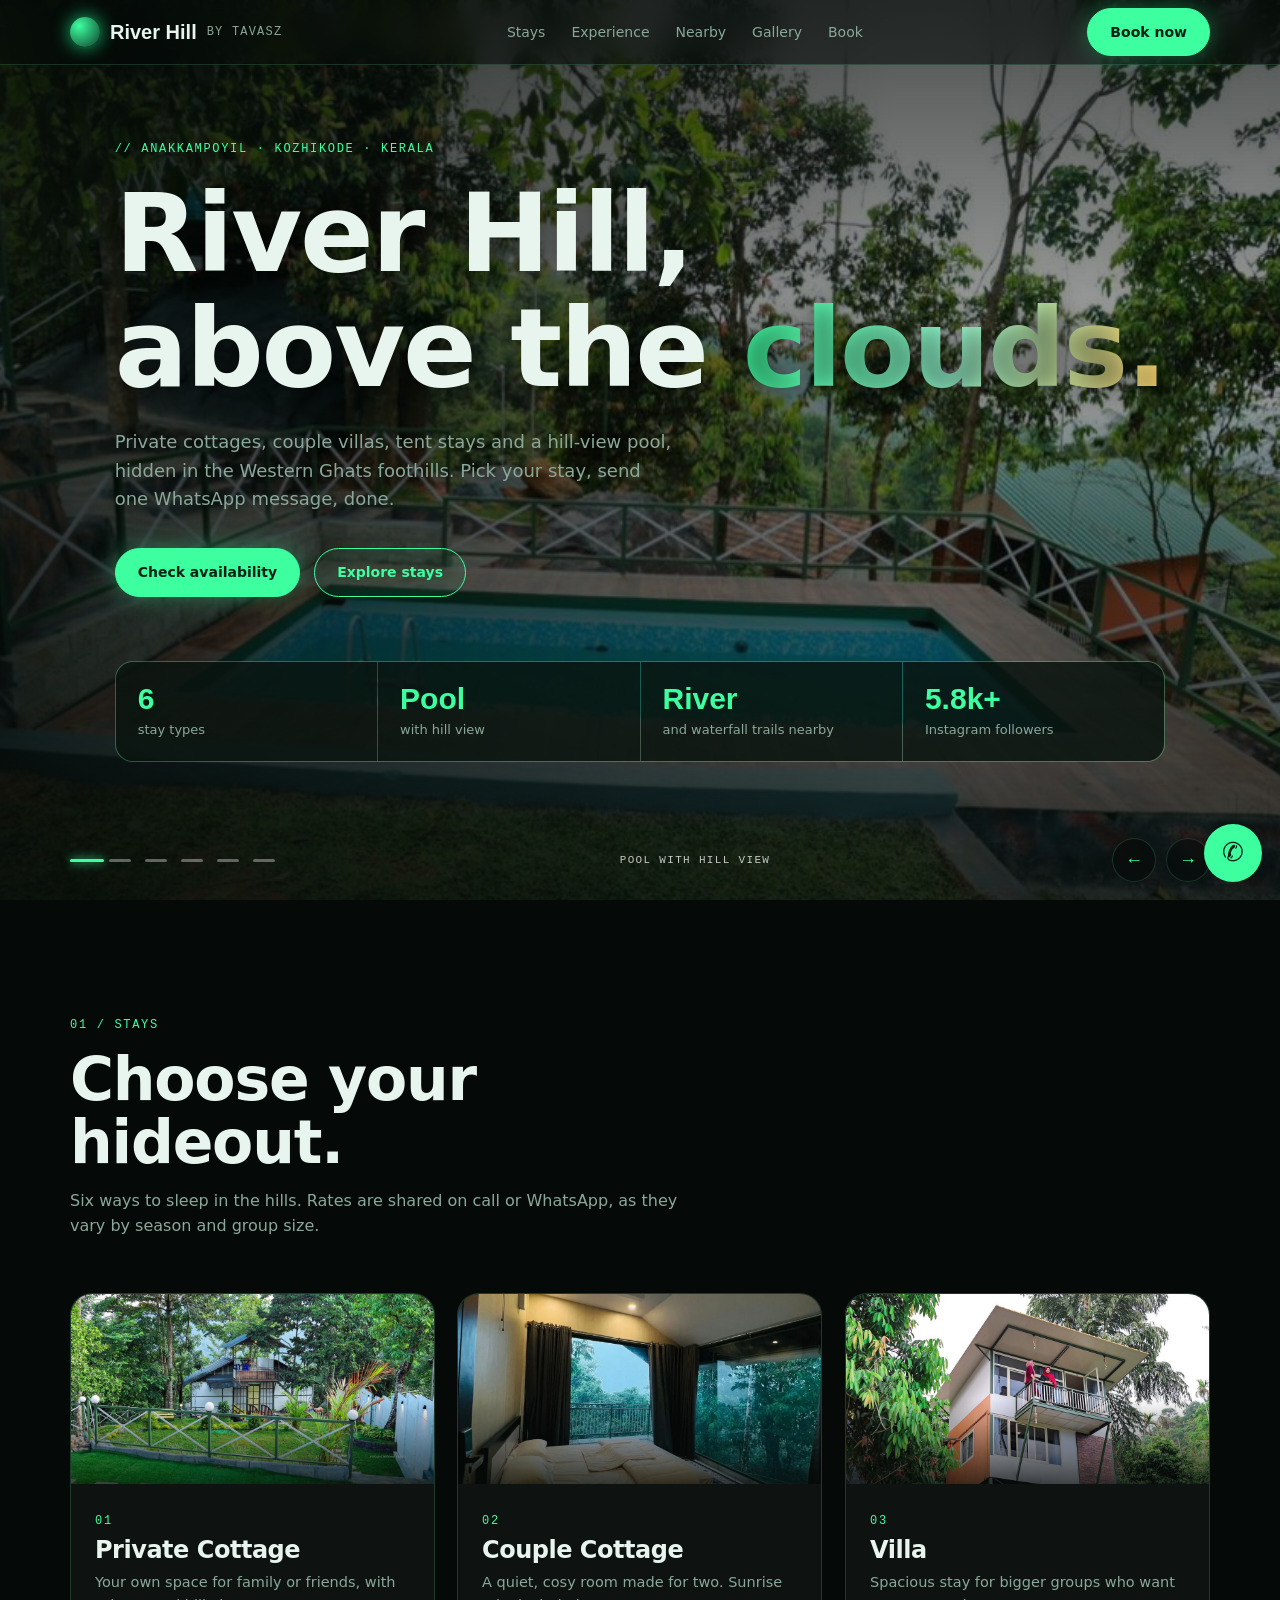
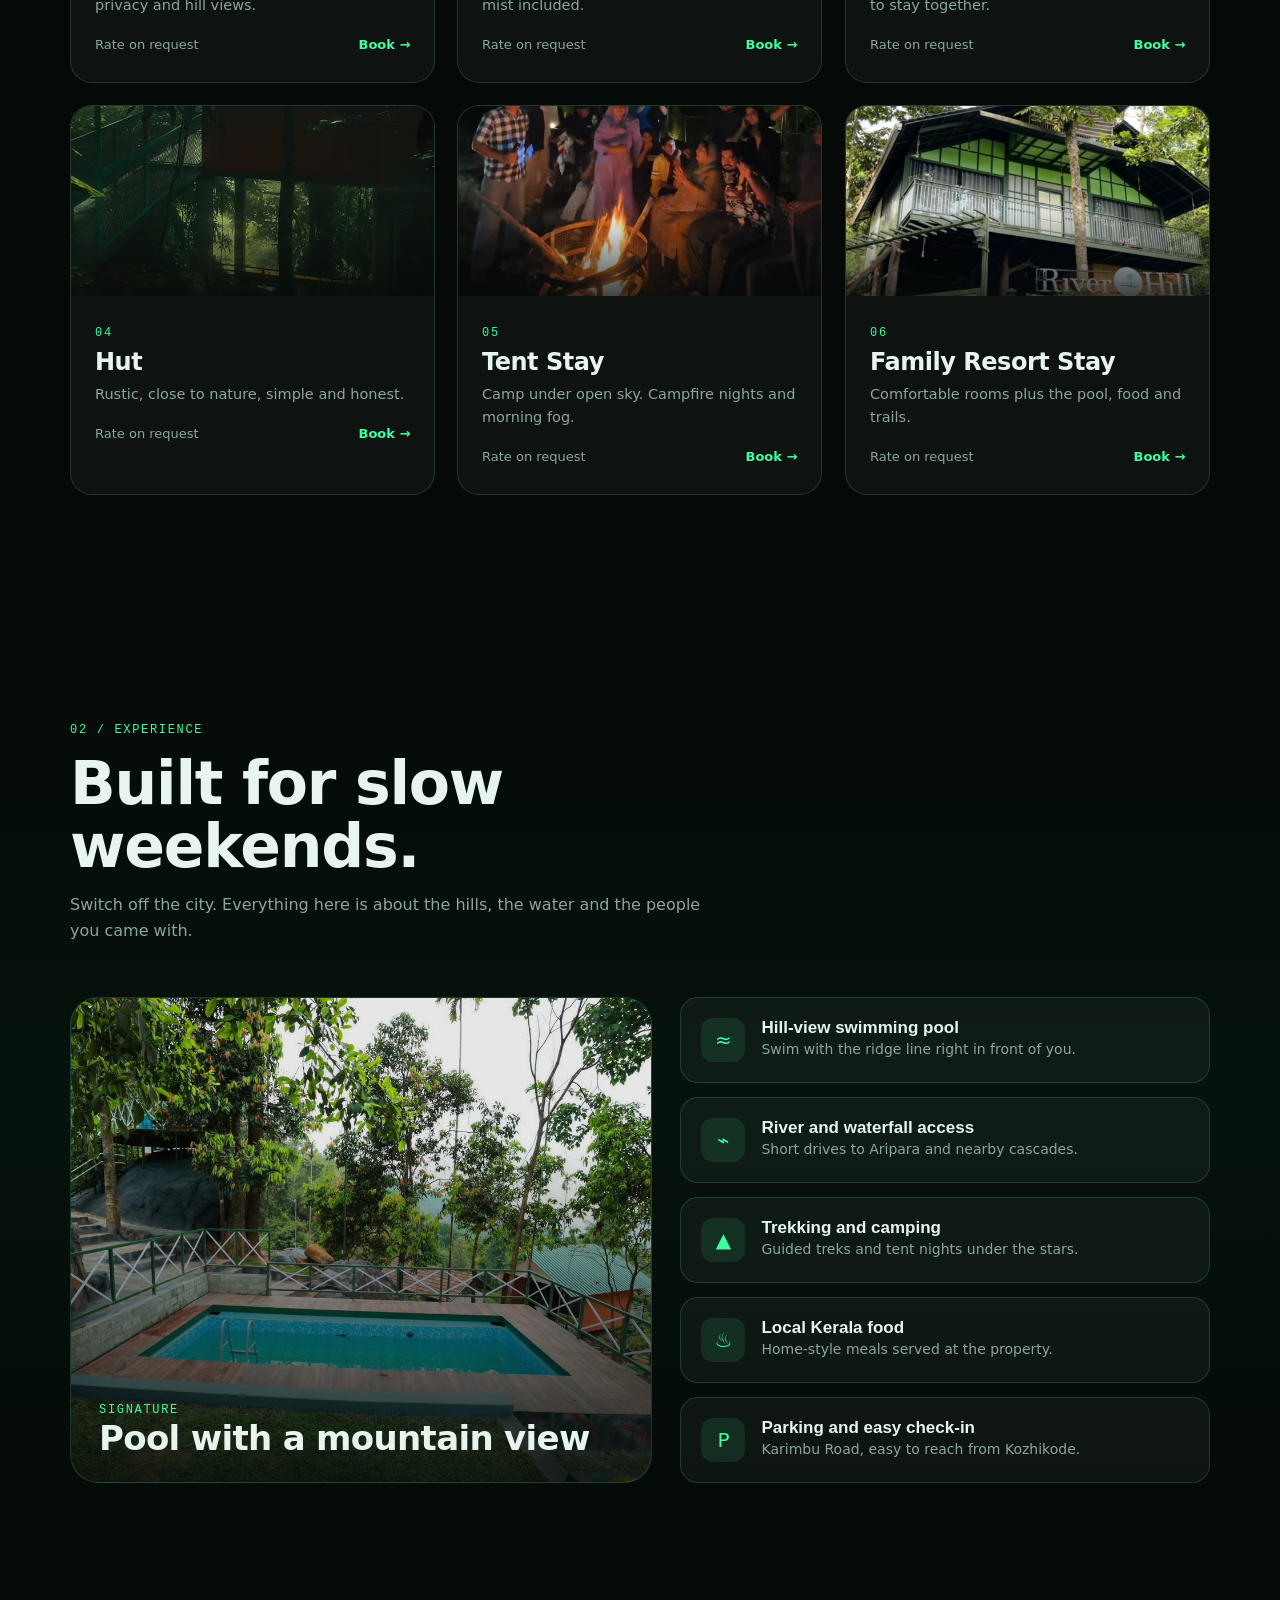
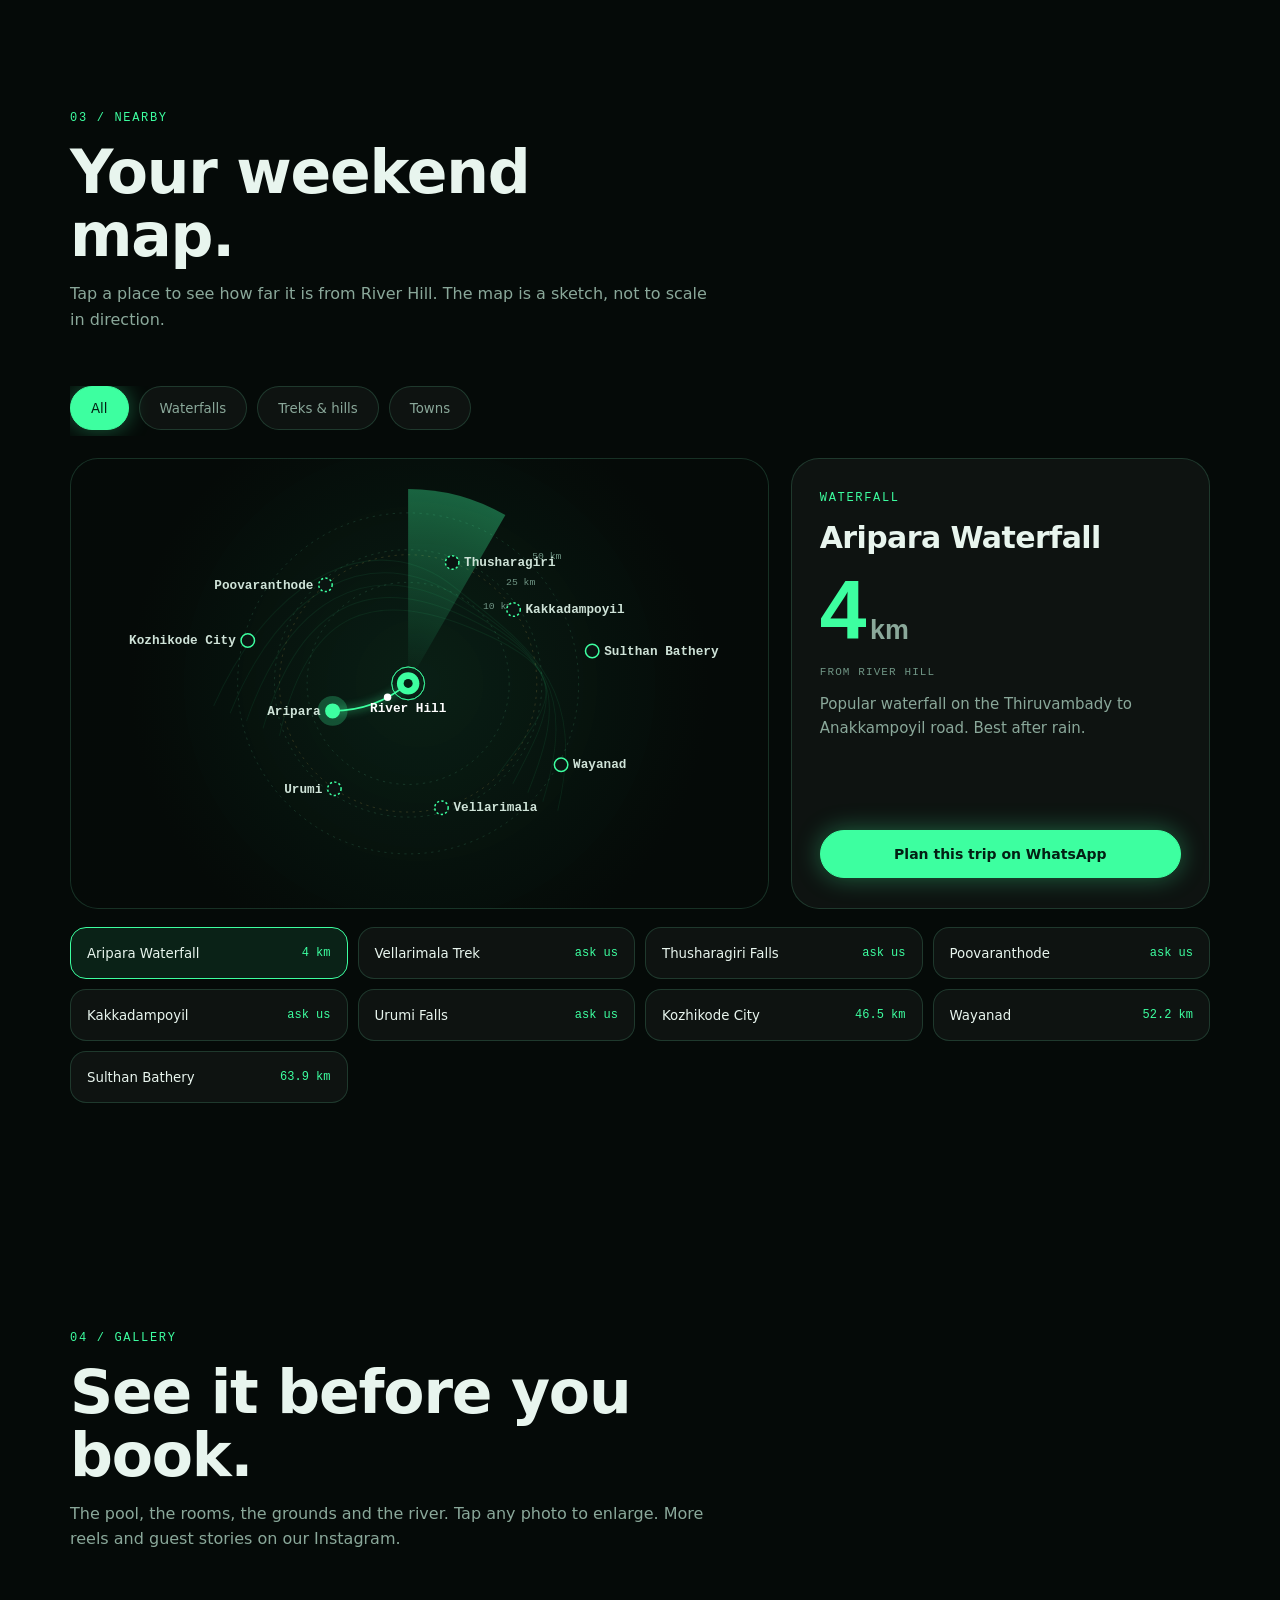
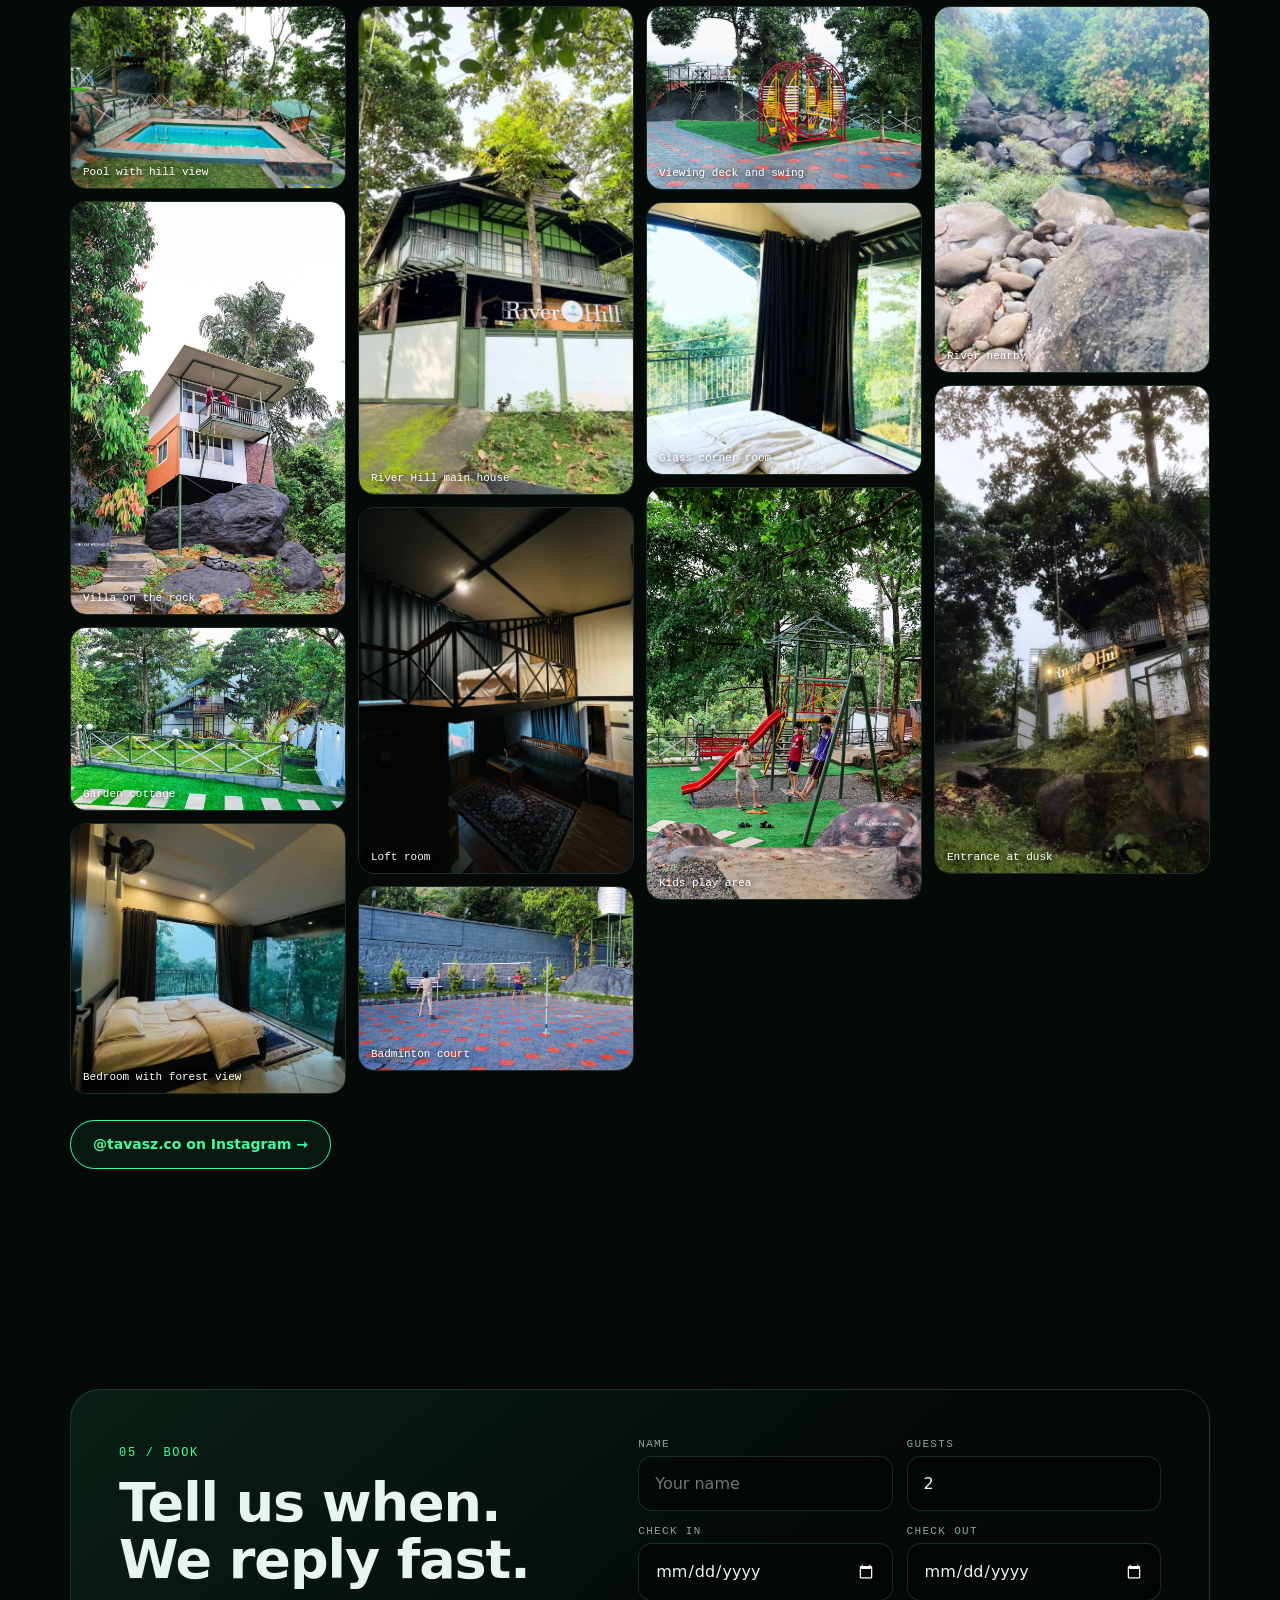
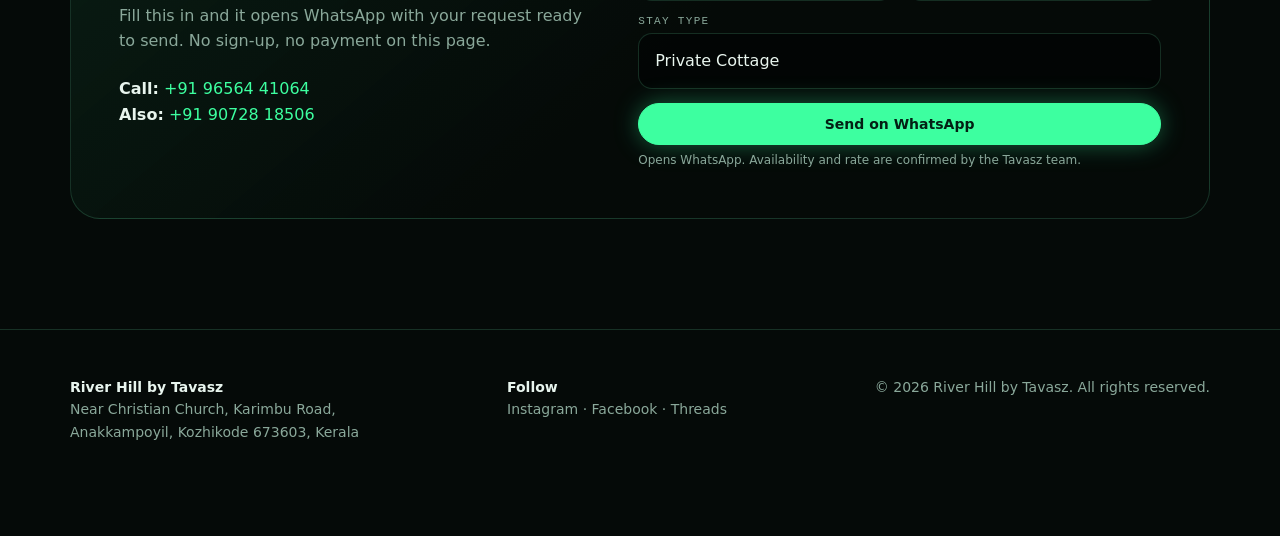
==== index.html @ edabf127 "River Hill by Tavasz: landing site" ====
<!doctype html>
<html lang="en">
<head>
<meta charset="utf-8">
<meta name="viewport" content="width=device-width,initial-scale=1">
<title>River Hill by Tavasz | Resort stay in Anakkampoyil, Kozhikode</title>
<meta name="description" content="River Hill by Tavasz: cottages, villas and tent stays near Aripara waterfall, Anakkampoyil, Kozhikode. Book on WhatsApp.">
<style>
:root{
  --bg:#050a08; --card:rgba(255,255,255,.04); --line:rgba(120,255,190,.16);
  --g:#3dffa0; --g2:#17c97a; --deep:#0f3d2a; --txt:#e8f5ee; --mut:#8aa89a; --amber:#ffd36b;
}
*{box-sizing:border-box;margin:0;padding:0}
html{scroll-behavior:smooth}
body{background:var(--bg);color:var(--txt);font:16px/1.6 "Inter",system-ui,-apple-system,Segoe UI,sans-serif;overflow-x:hidden}
a{color:inherit;text-decoration:none}
.wrap{max-width:1180px;margin:0 auto;padding:0 20px}
h1,h2,h3{font-family:"Space Grotesk","Inter",system-ui,sans-serif;line-height:1.05;letter-spacing:-.02em}
.mono{font-family:ui-monospace,"JetBrains Mono",Menlo,monospace;font-size:12px;letter-spacing:.14em;text-transform:uppercase;color:var(--g)}
#bg{position:fixed;inset:0;z-index:-1;width:100%;height:100%}
nav{position:fixed;top:0;left:0;right:0;z-index:50;backdrop-filter:blur(14px);background:rgba(5,10,8,.55);border-bottom:1px solid var(--line)}
nav .wrap{display:flex;align-items:center;justify-content:space-between;height:64px}
.logo{display:flex;align-items:center;gap:10px;font-weight:700;font-family:"Space Grotesk",sans-serif;font-size:20px}
.logo i{width:30px;height:30px;border-radius:50%;background:radial-gradient(circle at 30% 30%,var(--g),var(--deep));box-shadow:0 0 18px var(--g2)}
.links{display:flex;gap:26px;font-size:14px;color:var(--mut)}
.links a:hover{color:var(--g)}
.btn{display:inline-flex;align-items:center;gap:8px;padding:12px 22px;border-radius:999px;font-weight:600;font-size:14px;border:1px solid var(--g);color:var(--g);background:rgba(61,255,160,.06);transition:.25s;cursor:pointer;font-family:inherit}
.btn:hover{background:var(--g);color:#032014;box-shadow:0 0 28px rgba(61,255,160,.5)}
.btn.solid{background:var(--g);color:#032014;box-shadow:0 0 24px rgba(61,255,160,.35)}
.btn.solid:hover{background:#fff}
header.hero{min-height:100vh;min-height:100svh;display:flex;align-items:center;padding-top:80px;position:relative;overflow:hidden;isolation:isolate}
header.hero>.wrap{position:relative;z-index:3}
.hc{position:absolute;inset:0;z-index:0;background:#050a08;touch-action:pan-y}
.hc .s{position:absolute;inset:0;opacity:0;transition:opacity 1.2s ease}
.hc .s.on{opacity:1}
.hc .s img{width:100%;height:100%;object-fit:cover;transform:scale(1.02)}
.hc .s.on img{animation:kb 9s ease-out forwards}
@keyframes kb{to{transform:scale(1.12)}}
.hc::after{content:"";position:absolute;inset:0;z-index:1;pointer-events:none;background:linear-gradient(180deg,rgba(5,10,8,.72) 0%,rgba(5,10,8,.38) 38%,rgba(5,10,8,.82) 100%),linear-gradient(90deg,rgba(5,10,8,.6),transparent 70%)}
.hc-ui{position:absolute;left:0;right:0;bottom:max(18px,env(safe-area-inset-bottom));z-index:4;display:flex;align-items:center;justify-content:space-between;gap:14px;padding:0 20px;max-width:1180px;margin:0 auto;pointer-events:none}
.hc-ui>*{pointer-events:auto}
.dots{display:flex;gap:8px}
.dots button{width:28px;height:28px;display:grid;place-items:center;background:none;border:0;cursor:pointer;padding:0}
.dots button::before{content:"";width:22px;height:3px;border-radius:3px;background:rgba(255,255,255,.35);transition:.3s}
.dots button.on::before{background:var(--g);width:34px;box-shadow:0 0 10px var(--g)}
.hc-cap{font:11px ui-monospace,monospace;letter-spacing:.12em;text-transform:uppercase;color:rgba(255,255,255,.75)}
.hc-nav{display:none;gap:10px}
.hc-nav button{width:44px;height:44px;border-radius:50%;border:1px solid var(--line);background:rgba(5,10,8,.55);color:var(--g);font-size:18px;cursor:pointer;backdrop-filter:blur(8px)}
.hc-nav button:hover{background:var(--g);color:#032014}
@media(hover:hover) and (min-width:900px){.hc-nav{display:flex}}
header.hero{padding-bottom:84px}
.hero p.lead{color:#cfe3d8;text-shadow:0 1px 14px rgba(0,0,0,.7)}
.hero h1{text-shadow:0 2px 24px rgba(0,0,0,.55)}
.book>*,form>*{min-width:0}
input,select{min-width:0;-webkit-appearance:none;appearance:none;font-size:16px}
input[type=date]{min-height:50px}
html,body{max-width:100%;overflow-x:hidden}
@media(max-width:700px){
  form{grid-template-columns:1fr}
  .hero .cta .btn{white-space:nowrap;padding:12px 10px;font-size:13.5px}
  .hc-cap{display:none}.hc-ui{justify-content:center}
  .logo small{display:none}
  nav .wrap{height:58px}.logo{font-size:18px}
  nav .btn{padding:10px 16px;font-size:13px}
  .hero .cta .btn{flex:1;justify-content:center}
  .hero h1{font-size:clamp(40px,12.5vw,60px)}
  .hud{margin-top:36px}.hud div{padding:14px 16px}.hud b{font-size:24px}
}
.hero h1{font-size:clamp(44px,8.5vw,112px);margin:18px 0 22px}
.hero h1 em{font-style:normal;background:linear-gradient(95deg,var(--g),#9bffd6 50%,var(--amber));-webkit-background-clip:text;background-clip:text;color:transparent}
.hero p.lead{max-width:560px;color:var(--mut);font-size:18px}
.hero .cta{display:flex;gap:14px;flex-wrap:wrap;margin-top:34px}
.hud{display:grid;grid-template-columns:repeat(4,1fr);gap:1px;margin-top:64px;border:1px solid var(--line);border-radius:18px;overflow:hidden;background:var(--line)}
.hud div{background:rgba(5,10,8,.8);padding:20px 22px}
.hud b{display:block;font:700 30px "Space Grotesk",sans-serif;color:var(--g)}
.hud span{font-size:13px;color:var(--mut)}
.scan{position:absolute;right:4%;top:22%;width:min(34vw,420px);aspect-ratio:1;border-radius:50%;border:1px solid var(--line);display:grid;place-items:center;opacity:.9}
.scan::before,.scan::after{content:"";position:absolute;inset:12%;border-radius:50%;border:1px dashed rgba(61,255,160,.25);animation:spin 40s linear infinite}
.scan::after{inset:28%;animation-duration:25s;animation-direction:reverse}
.scan .core{width:34%;aspect-ratio:1;border-radius:50%;background:radial-gradient(circle,var(--g),transparent 70%);filter:blur(2px);animation:pulse 4s ease-in-out infinite}
.scan .tag{position:absolute;font-size:11px;padding:4px 10px;border:1px solid var(--line);border-radius:99px;background:rgba(5,10,8,.8);color:var(--g);font-family:ui-monospace,monospace}
@keyframes spin{to{transform:rotate(360deg)}}
@keyframes pulse{50%{transform:scale(1.25);opacity:.7}}
section{padding:110px 0;position:relative}
.sec-h{max-width:640px;margin-bottom:54px}
.sec-h h2{font-size:clamp(34px,5vw,60px);margin:12px 0 14px}
.sec-h p{color:var(--mut)}
.grid{display:grid;grid-template-columns:repeat(3,1fr);gap:22px}
.card{position:relative;border:1px solid var(--line);background:var(--card);border-radius:22px;overflow:hidden;transition:transform .15s ease,border-color .3s,opacity .8s;transform-style:preserve-3d;will-change:transform}
.card:hover{border-color:var(--g)}
.card .art{height:190px;position:relative;overflow:hidden}
.card .art svg{position:absolute;inset:0;width:100%;height:100%}
.card .art img{position:absolute;inset:0;width:100%;height:100%;object-fit:cover;transition:transform .6s}
.card:hover .art img{transform:scale(1.07)}
.card .art img[src$="hut.jpg"]{object-position:50% 76%}
.card .art img[src$="campfire.jpg"]{object-position:50% 80%}
.card .art.ph::after{display:none}
.card .art.ph::before{content:"";position:absolute;inset:0;z-index:1;background:linear-gradient(180deg,transparent 55%,rgba(5,10,8,.75))}
.big>img{position:absolute;inset:0;width:100%;height:100%;object-fit:cover}
.big::after{content:"";position:absolute;inset:0;background:linear-gradient(180deg,rgba(5,10,8,.1) 30%,rgba(5,10,8,.88))}
.big .cap{z-index:1}
.card .art::after{content:"PHOTO SLOT";position:absolute;right:12px;top:12px;font:600 10px ui-monospace,monospace;letter-spacing:.12em;color:rgba(255,255,255,.55);border:1px solid rgba(255,255,255,.25);padding:3px 8px;border-radius:99px;background:rgba(0,0,0,.35)}
.card .body{padding:22px 24px 26px}
.card h3{font-size:24px;margin:6px 0 8px}
.card p{color:var(--mut);font-size:14.5px}
.card .row{display:flex;justify-content:space-between;align-items:center;margin-top:18px;font-size:13px;color:var(--mut)}
.card .row a{color:var(--g);font-weight:600}
.glow{position:absolute;inset:-1px;border-radius:inherit;pointer-events:none;opacity:0;transition:.3s;background:radial-gradient(420px circle at var(--mx,50%) var(--my,50%),rgba(61,255,160,.16),transparent 45%)}
.card:hover .glow{opacity:1}
.exp{display:grid;grid-template-columns:1.1fr 1fr;gap:28px;align-items:stretch}
.big{border:1px solid var(--line);border-radius:28px;min-height:420px;position:relative;overflow:hidden;background:linear-gradient(160deg,#0c2a1f,#06110c 60%)}
.big svg{position:absolute;inset:0;width:100%;height:100%}
.big .cap{position:absolute;left:28px;bottom:26px;right:28px}
.big .cap h3{font-size:34px}
.list{display:flex;flex-direction:column;gap:14px}
.item{display:flex;gap:16px;padding:20px;border:1px solid var(--line);border-radius:18px;background:var(--card);transition:.25s}
.item:hover{border-color:var(--g);transform:translateX(6px)}
.item .ic{flex:none;width:44px;height:44px;border-radius:12px;display:grid;place-items:center;background:rgba(61,255,160,.1);color:var(--g);font-size:20px}
.item h4{font:600 17px "Space Grotesk",sans-serif}
.item p{font-size:14px;color:var(--mut)}
.chips{display:flex;gap:10px;overflow-x:auto;padding-bottom:6px;margin-bottom:22px;scrollbar-width:none}
.chips::-webkit-scrollbar{display:none}
.chips button{flex:none;min-height:44px;padding:0 20px;border-radius:999px;border:1px solid var(--line);background:var(--card);color:var(--mut);font:600 14px inherit;font-family:inherit;cursor:pointer;transition:.25s}
.chips button.on{background:var(--g);color:#032014;border-color:var(--g);box-shadow:0 0 22px rgba(61,255,160,.35)}
.mapw{display:grid;grid-template-columns:1.25fr .75fr;gap:22px;align-items:stretch}
.mapbox{border:1px solid var(--line);border-radius:28px;background:radial-gradient(circle at 50% 50%,rgba(61,255,160,.09),rgba(5,10,8,.6) 70%);overflow:hidden;aspect-ratio:930/600;touch-action:manipulation}
#mapSvg{width:100%;height:100%;display:block}
#mapSvg text{font-family:ui-monospace,Menlo,monospace;fill:#cfe3d8;pointer-events:none}
.ring{fill:none;stroke:rgba(120,255,190,.18);stroke-dasharray:3 6}
.rlab{font-size:13px;fill:#6f9484!important}
.sweep{transform-origin:300px 300px;animation:sw 7s linear infinite}
@keyframes sw{to{transform:rotate(360deg)}}
.ripple{fill:none;stroke:#3dffa0;transform-origin:300px 300px;animation:rp 3.2s ease-out infinite}
.ripple:nth-of-type(2){animation-delay:1.6s}
@keyframes rp{0%{transform:scale(.4);opacity:.9}100%{transform:scale(3.6);opacity:0}}
.topo{fill:none;stroke:rgba(61,255,160,.07);stroke-width:1.4;animation:drift 18s ease-in-out infinite alternate}
@keyframes drift{to{transform:translate(8px,-6px)}}
.node{cursor:pointer;outline:none}
.node .dot{fill:#0a1411;stroke:#3dffa0;stroke-width:2;transition:.3s}
.node .halo{fill:#3dffa0;opacity:0;transition:.3s}
.node.on .dot{fill:#3dffa0}.node.on .halo{opacity:.25;animation:pul 1.8s ease-in-out infinite}
.node:hover .dot,.node:focus-visible .dot{fill:#3dffa0}
.node.dim{opacity:.18;pointer-events:none}
.node.unk .dot{stroke-dasharray:3 3}
.node text{font-size:17px;font-weight:600}
@media(max-width:700px){.node text{font-size:25px}.rlab{font-size:20px}#mapSvg text.rt{font-size:26px}}
@keyframes pul{50%{transform:scale(1.35)}}
.node .halo{transform-box:fill-box;transform-origin:center}
.route{fill:none;stroke:#3dffa0;stroke-width:2.5;stroke-linecap:round;stroke-dasharray:1;stroke-dashoffset:1;animation:dr 1.1s ease-out forwards;filter:drop-shadow(0 0 6px #3dffa0)}
@keyframes dr{to{stroke-dashoffset:0}}
.mpanel{border:1px solid var(--line);border-radius:28px;padding:30px 28px;background:var(--card);display:flex;flex-direction:column;gap:14px}
.mpanel .big-km{font:700 clamp(52px,7vw,84px)/1 "Space Grotesk",sans-serif;color:var(--g);letter-spacing:-.03em}
.mpanel .big-km small{font-size:.32em;color:var(--mut);margin-left:6px;letter-spacing:0}
.mpanel h3{font-size:30px}
.mpanel p{color:var(--mut);font-size:15px}
.mpanel .src{font:11px ui-monospace,monospace;letter-spacing:.1em;text-transform:uppercase;color:#6f9484}
.mpanel .btn{margin-top:auto;justify-content:center}
.mlist{display:grid;grid-template-columns:repeat(4,1fr);gap:10px;margin-top:18px}
.mlist button{display:flex;justify-content:space-between;align-items:center;gap:10px;min-height:52px;padding:10px 16px;border-radius:16px;border:1px solid var(--line);background:var(--card);color:var(--txt);font:600 14px inherit;font-family:inherit;text-align:left;cursor:pointer;transition:.25s}
.mlist button em{font:normal 12px ui-monospace,monospace;color:var(--g);white-space:nowrap}
.mlist button.on{border-color:var(--g);background:rgba(61,255,160,.1)}
.mlist button.hide{display:none}
.mlist button{min-width:0}.mapw>*{min-width:0}
@media(max-width:900px){.mapw{grid-template-columns:minmax(0,1fr)}.mlist{grid-template-columns:repeat(2,minmax(0,1fr))}.mpanel{padding:22px}.mpanel h3{font-size:26px}}
.nearby{display:flex;gap:16px;overflow-x:auto;padding-bottom:16px;scroll-snap-type:x mandatory}
.nearby::-webkit-scrollbar{height:6px}.nearby::-webkit-scrollbar-thumb{background:var(--line);border-radius:9px}
.pin{flex:none;width:250px;scroll-snap-align:start;border:1px solid var(--line);border-radius:20px;padding:22px;background:var(--card)}
.pin .mono{display:block;margin-bottom:34px}
.pin h4{font:600 20px "Space Grotesk",sans-serif}
.pin p{font-size:13.5px;color:var(--mut);margin-top:6px}
.ig{column-count:4;column-gap:12px}
.ig a{display:block;margin-bottom:12px;break-inside:avoid;border-radius:16px;position:relative;overflow:hidden;border:1px solid var(--line);transition:.3s;cursor:zoom-in}
.ig a img{transition:transform .6s;width:100%;height:auto!important;object-fit:initial!important}.ig a:hover img{transform:scale(1.04)}
.ig a:hover{border-color:var(--g)}
#lb{position:fixed;inset:0;z-index:100;background:rgba(3,7,5,.94);display:none;align-items:center;justify-content:center;padding:24px;cursor:zoom-out}
#lb.on{display:flex}#lb img{max-width:100%;max-height:100%;border-radius:14px;box-shadow:0 0 60px rgba(61,255,160,.25)}
.ig a svg{width:100%;height:100%;display:block}
.ig a span{position:absolute;left:12px;bottom:10px;font:11px ui-monospace,monospace;color:#fff;text-shadow:0 1px 6px #000}
.book{border:1px solid var(--line);border-radius:30px;padding:48px;background:linear-gradient(140deg,rgba(61,255,160,.09),rgba(5,10,8,.8) 55%);display:grid;grid-template-columns:1fr 1.1fr;gap:44px}
.book h2{font-size:clamp(32px,4.4vw,54px);margin:12px 0 14px}
.book p{color:var(--mut)}
form{display:grid;grid-template-columns:1fr 1fr;gap:14px}
form .full{grid-column:1/-1}
label{font:11px ui-monospace,monospace;letter-spacing:.12em;text-transform:uppercase;color:var(--mut);display:block;margin-bottom:6px}
input,select{width:100%;padding:14px 16px;border-radius:14px;border:1px solid var(--line);background:rgba(0,0,0,.4);color:var(--txt);font:inherit;outline:none;color-scheme:dark}
input:focus,select:focus{border-color:var(--g);box-shadow:0 0 0 3px rgba(61,255,160,.15)}
.note{font-size:12px;color:var(--mut);margin-top:6px}
footer{border-top:1px solid var(--line);padding:46px 0 90px;color:var(--mut);font-size:14px}
footer .wrap{display:flex;justify-content:space-between;gap:30px;flex-wrap:wrap}
footer b{color:var(--txt)}
.fab{position:fixed;right:18px;bottom:18px;z-index:60;width:58px;height:58px;border-radius:50%;background:var(--g);color:#032014;display:grid;place-items:center;font-size:26px;box-shadow:0 0 0 0 rgba(61,255,160,.6);animation:ring 2.4s infinite}
@keyframes ring{70%{box-shadow:0 0 0 22px rgba(61,255,160,0)}100%{box-shadow:0 0 0 0 rgba(61,255,160,0)}}
.rv{opacity:0;transform:translateY(30px);transition:.8s cubic-bezier(.2,.7,.2,1)}
.rv.in{opacity:1;transform:none}
@media(max-width:900px){
  .links{display:none}.grid{grid-template-columns:1fr}.exp,.book{grid-template-columns:1fr}.book{padding:28px}
  .hud{grid-template-columns:1fr 1fr}.scan{display:none}.ig{column-count:2} section{padding:76px 0}
}
@media(prefers-reduced-motion:reduce){*{animation:none!important;transition:none!important}.rv{opacity:1;transform:none}}
</style>
</head>
<body>
<canvas id="bg" aria-hidden="true"></canvas>

<nav>
  <div class="wrap">
    <a class="logo" href="#top"><i></i>River Hill <small style="font:500 12px ui-monospace,monospace;color:var(--mut);letter-spacing:.1em">BY TAVASZ</small></a>
    <div class="links"><a href="#stays">Stays</a><a href="#experience">Experience</a><a href="#nearby">Nearby</a><a href="#gallery">Gallery</a><a href="#book">Book</a></div>
    <a class="btn solid" href="#book">Book now</a>
  </div>
</nav>

<header class="hero" id="top">
  <div class="hc" id="hc" aria-roledescription="carousel" aria-label="River Hill photos">
    <div class="s on"><img src="img/hero/p10.jpg" alt="Swimming pool with hill view at River Hill" fetchpriority="high" decoding="async"></div>
    <div class="s"><img data-src="img/hero/ig-riverhill.jpg" alt="River Hill main house" decoding="async"></div>
    <div class="s"><img data-src="img/hero/p3.jpg" alt="Villa on a rock" decoding="async"></div>
    <div class="s"><img data-src="img/hero/p4.jpg" alt="Bedroom with forest view" decoding="async"></div>
    <div class="s"><img data-src="img/hero/p1.jpg" alt="Garden cottage" decoding="async"></div>
    <div class="s"><img data-src="img/hero/p5.jpg" alt="Viewing deck and swing" decoding="async"></div>
  </div>
  <div class="hc-ui">
    <div class="dots" id="hcDots"></div>
    <span class="hc-cap" id="hcCap"></span>
    <div class="hc-nav"><button id="hcPrev" aria-label="Previous photo">←</button><button id="hcNext" aria-label="Next photo">→</button></div>
  </div>
  <div class="wrap">
    <span class="mono">// Anakkampoyil · Kozhikode · Kerala</span>
    <h1>River Hill,<br>above the <em>clouds.</em></h1>
    <p class="lead">Private cottages, couple villas, tent stays and a hill-view pool, hidden in the Western Ghats foothills. Pick your stay, send one WhatsApp message, done.</p>
    <div class="cta">
      <a class="btn solid" href="#book">Check availability</a>
      <a class="btn" href="#stays">Explore stays</a>
    </div>
    <div class="hud">
      <div><b data-n="6">0</b><span>stay types</span></div>
      <div><b>Pool</b><span>with hill view</span></div>
      <div><b>River</b><span>and waterfall trails nearby</span></div>
      <div><b data-n="5790" data-fmt="k">0</b><span>Instagram followers</span></div>
    </div>
  </div>
</header>

<section id="stays">
  <div class="wrap">
    <div class="sec-h rv"><span class="mono">01 / Stays</span><h2>Choose your hideout.</h2><p>Six ways to sleep in the hills. Rates are shared on call or WhatsApp, as they vary by season and group size.</p></div>
    <div class="grid" id="stayGrid"></div>
  </div>
</section>

<section id="experience" style="background:linear-gradient(180deg,transparent,rgba(61,255,160,.04),transparent)">
  <div class="wrap">
    <div class="sec-h rv"><span class="mono">02 / Experience</span><h2>Built for slow weekends.</h2><p>Switch off the city. Everything here is about the hills, the water and the people you came with.</p></div>
    <div class="exp rv">
      <div class="big">
        <img src="img/p10.jpg" alt="Swimming pool with hill view at River Hill" loading="lazy">
        <svg style="display:none" viewBox="0 0 600 420" preserveAspectRatio="xMidYMid slice"><defs><linearGradient id="sk" x1="0" y1="0" x2="0" y2="1"><stop offset="0" stop-color="#0b3326"/><stop offset="1" stop-color="#050a08"/></linearGradient><linearGradient id="wt" x1="0" y1="0" x2="0" y2="1"><stop offset="0" stop-color="#3dffa0" stop-opacity=".55"/><stop offset="1" stop-color="#0a5a8a" stop-opacity=".25"/></linearGradient></defs>
          <rect width="600" height="420" fill="url(#sk)"/>
          <path d="M0 250 L90 170 L170 230 L270 120 L370 220 L460 150 L600 250 V420 H0Z" fill="#0d4a33" opacity=".7"/>
          <path d="M0 300 L120 230 L220 290 L330 200 L450 290 L600 220 V420 H0Z" fill="#0a2e21"/>
          <rect x="60" y="330" width="300" height="60" rx="10" fill="url(#wt)" stroke="#3dffa0" stroke-opacity=".6"/>
          <path d="M70 350 q20 -8 40 0 t40 0 t40 0 t40 0 t40 0 t40 0" stroke="#9bffd6" stroke-opacity=".6" fill="none"/>
        </svg>
        <div class="cap"><span class="mono">Signature</span><h3>Pool with a mountain view</h3></div>
      </div>
      <div class="list">
        <div class="item"><div class="ic">≈</div><div><h4>Hill-view swimming pool</h4><p>Swim with the ridge line right in front of you.</p></div></div>
        <div class="item"><div class="ic">⌁</div><div><h4>River and waterfall access</h4><p>Short drives to Aripara and nearby cascades.</p></div></div>
        <div class="item"><div class="ic">▲</div><div><h4>Trekking and camping</h4><p>Guided treks and tent nights under the stars.</p></div></div>
        <div class="item"><div class="ic">♨</div><div><h4>Local Kerala food</h4><p>Home-style meals served at the property.</p></div></div>
        <div class="item"><div class="ic">P</div><div><h4>Parking and easy check-in</h4><p>Karimbu Road, easy to reach from Kozhikode.</p></div></div>
      </div>
    </div>
  </div>
</section>

<section id="nearby">
  <div class="wrap">
    <div class="sec-h rv"><span class="mono">03 / Nearby</span><h2>Your weekend map.</h2><p>Tap a place to see how far it is from River Hill. The map is a sketch, not to scale in direction.</p></div>
    <div class="chips rv" id="mapChips" role="tablist" aria-label="Filter places"></div>
    <div class="mapw rv">
      <div class="mapbox"><svg id="mapSvg" viewBox="-150 0 930 600" role="img" aria-label="Map of places around River Hill"></svg></div>
      <aside class="mpanel" id="mPanel" aria-live="polite"></aside>
    </div>
    <div class="mlist rv" id="mList"></div>
  </div>
</section>

<section id="gallery">
  <div class="wrap">
    <div class="sec-h rv"><span class="mono">04 / Gallery</span><h2>See it before you book.</h2><p>The pool, the rooms, the grounds and the river. Tap any photo to enlarge. More reels and guest stories on our Instagram.</p></div>
    <div class="ig rv" id="igGrid"></div>
    <p style="margin-top:26px"><a class="btn" href="https://www.instagram.com/tavasz.co/" target="_blank" rel="noopener">@tavasz.co on Instagram →</a></p>
  </div>
</section>

<section id="book">
  <div class="wrap">
    <div class="book rv">
      <div>
        <span class="mono">05 / Book</span>
        <h2>Tell us when. We reply fast.</h2>
        <p>Fill this in and it opens WhatsApp with your request ready to send. No sign-up, no payment on this page.</p>
        <p style="margin-top:22px"><b style="color:var(--txt)">Call:</b> <a href="tel:+919656441064" style="color:var(--g)">+91 96564 41064</a><br><b style="color:var(--txt)">Also:</b> <a href="tel:+919072818506" style="color:var(--g)">+91 90728 18506</a></p>
      </div>
      <form id="bf">
        <div><label for="n">Name</label><input id="n" required placeholder="Your name"></div>
        <div><label for="g">Guests</label><input id="g" type="number" min="1" value="2"></div>
        <div><label for="d1">Check in</label><input id="d1" type="date" required></div>
        <div><label for="d2">Check out</label><input id="d2" type="date" required></div>
        <div class="full"><label for="t">Stay type</label><select id="t"></select></div>
        <div class="full"><button class="btn solid" style="width:100%;justify-content:center" type="submit">Send on WhatsApp</button><p class="note">Opens WhatsApp. Availability and rate are confirmed by the Tavasz team.</p></div>
      </form>
    </div>
  </div>
</section>

<footer>
  <div class="wrap">
    <div><b>River Hill by Tavasz</b><br>Near Christian Church, Karimbu Road,<br>Anakkampoyil, Kozhikode 673603, Kerala</div>
    <div><b>Follow</b><br><a href="https://www.instagram.com/tavasz.co/" target="_blank" rel="noopener">Instagram</a> · <a href="https://www.facebook.com/111205905366639" target="_blank" rel="noopener">Facebook</a> · <a href="https://www.threads.com/@tavasz.co" target="_blank" rel="noopener">Threads</a></div>
    <div>© <span id="yr"></span> River Hill by Tavasz. All rights reserved.</div>
  </div>
</footer>

<a class="fab" href="https://wa.me/919656441064?text=Hi%20Tavasz%2C%20I%27d%20like%20to%20book%20a%20stay%20at%20River%20Hill." target="_blank" rel="noopener" aria-label="WhatsApp">✆</a>

<script>
const stays=[
 ["Private Cottage","Your own space for family or friends, with privacy and hill views.","#0f5a3c","#3dffa0","img/p1.jpg"],
 ["Couple Cottage","A quiet, cosy room made for two. Sunrise mist included.","#4a2a5c","#ff8fd0","img/p4.jpg"],
 ["Villa","Spacious stay for bigger groups who want to stay together.","#1b3a5c","#7fc8ff","img/p3.jpg"],
 ["Hut","Rustic, close to nature, simple and honest.","#5c3a1b","#ffd36b","img/hut.jpg"],
 ["Tent Stay","Camp under open sky. Campfire nights and morning fog.","#0b4a4a","#6bffe9","img/campfire.jpg"],
 ["Family Resort Stay","Comfortable rooms plus the pool, food and trails.","#3a5c1b","#c8ff7f","img/ig-riverhill.jpg"]
];
const sg=document.getElementById('stayGrid'),sel=document.getElementById('t');
stays.forEach(([t,d,a,b,img],i)=>{
  const art=img?`<div class="art ph"><img src="${img}" alt="${t} at Tavasz" loading="lazy"></div>`:`<div class="art"><svg viewBox="0 0 400 190" preserveAspectRatio="none"><defs><linearGradient id="a${i}" x1="0" y1="0" x2="1" y2="1"><stop offset="0" stop-color="${a}"/><stop offset="1" stop-color="#050a08"/></linearGradient></defs><rect width="400" height="190" fill="url(#a${i})"/><path d="M0 150 L70 90 L140 140 L220 60 L300 130 L400 80 V190 H0Z" fill="${b}" opacity=".28"/><circle cx="320" cy="50" r="22" fill="${b}" opacity=".5"/></svg></div>`;
  sg.insertAdjacentHTML('beforeend',`<article class="card rv"><div class="glow"></div>
  ${art}
  <div class="body"><span class="mono">0${i+1}</span><h3>${t}</h3><p>${d}</p><div class="row"><span>Rate on request</span><a href="#book" data-t="${t}">Book →</a></div></div></article>`);
  sel.add(new Option(t,t));
});
sg.addEventListener('click',e=>{const a=e.target.closest('a[data-t]');if(a)sel.value=a.dataset.t});
(function(){
  // km: road km from River Hill (aripara) or from Anakkampoyil town; null = ask us
  const P=[
   {id:'ar',n:'Aripara Waterfall',t:'water',km:4,a:250,src:'From River Hill',d:'Popular waterfall on the Thiruvambady to Anakkampoyil road. Best after rain.'},
   {id:'vm',n:'Vellarimala Trek',t:'trek',km:null,a:165,src:'Trailhead: Muthappanpuzha',d:'The trek starts at Muthappanpuzha, the village after Anakkampoyil. Olichuchattam falls is about a 6 km hike from there. Go with a guide.'},
   {id:'th',n:'Thusharagiri Falls',t:'water',km:null,a:20,src:'Ask us for the route',d:'One of Kozhikode\'s best known waterfalls, on the Chalippuzha river. Fullest in monsoon.'},
   {id:'pv',n:'Poovaranthode',t:'water',km:null,a:320,src:'Ask us for the route',d:'River, rocks and green hills. A good half-day outing.'},
   {id:'kk',n:'Kakkadampoyil',t:'trek',km:null,a:55,src:'Ask us for the route',d:'Cool hill area with viewpoints. It is a separate place from Anakkampoyil, so ask us how to plan both.'},
   {id:'ur',n:'Urumi Falls',t:'water',km:null,a:215,src:'Ask us for the route',d:'A lesser-known fall that guests love. Ask us for the trail guide.'},
   {id:'kz',n:'Kozhikode City',t:'town',km:46.5,a:285,src:'From Anakkampoyil town',d:'Railway station, beach and the airport side of your trip.'},
   {id:'wy',n:'Wayanad',t:'town',km:52.2,a:118,src:'From Anakkampoyil town',d:'Hill district next door. Easy to pair with your stay.'},
   {id:'sb',n:'Sulthan Bathery',t:'town',km:63.9,a:80,src:'From Anakkampoyil town',d:'Gateway town of north Wayanad.'}
  ];
  const C=300,R=(km)=>km==null?172:60+Math.sqrt(km)*23.75;
  const pos=p=>{const r=R(p.km),a=p.a*Math.PI/180;return[C+r*Math.sin(a),C-r*Math.cos(a)]};
  const svg=document.getElementById('mapSvg'),panel=document.getElementById('mPanel'),list=document.getElementById('mList'),chips=document.getElementById('mapChips');
  const NS='http://www.w3.org/2000/svg';let sel=null,filter='all';
  const rings=[[10,'10 km'],[25,'25 km'],[50,'50 km']];
  let h='<defs><radialGradient id="sg" cx="0" cy="0" r="1" gradientUnits="userSpaceOnUse" gradientTransform="translate(300 300) scale(260)"><stop offset="0" stop-color="#3dffa0" stop-opacity=".0"/><stop offset="1" stop-color="#3dffa0" stop-opacity=".35"/></radialGradient></defs>';
  h+='<g aria-hidden="true">';
  for(let i=0;i<5;i++)h+=`<path class="topo" style="animation-delay:${-i*2}s" d="M${40+i*22} ${330+i*10} C ${120+i*10} ${150+i*20}, ${260-i*8} ${90+i*18}, ${360+i*6} ${170+i*14} S ${540-i*14} ${300+i*8}, ${500-i*20} ${470-i*12}"/>`;
  rings.forEach(([k,l])=>{const r=60+Math.sqrt(k)*23.75;h+=`<circle class="ring" cx="300" cy="300" r="${r}"/><text class="rlab" x="${300+r*0.71+4}" y="${300-r*0.71-4}">${l}</text>`});
  h+='<circle class="ring" cx="300" cy="300" r="172" style="stroke:rgba(255,211,107,.22)"/>';
  h+='<g class="sweep"><path d="M300 300 L300 40 A260 260 0 0 1 430 75 Z" fill="url(#sg)"/></g>';
  h+='<circle class="ripple" cx="300" cy="300" r="22"/><circle class="ripple" cx="300" cy="300" r="22"/></g>';
  h+='<g id="routeG"></g><g id="nodes"></g>';
  h+='<g><circle cx="300" cy="300" r="15" fill="#3dffa0"/><circle cx="300" cy="300" r="6" fill="#032014"/><text x="300" y="338" text-anchor="middle" style="font-size:17px;font-weight:700;fill:#fff">River Hill</text></g>';
  svg.innerHTML=h;
  const nodes=document.getElementById('nodes'),routeG=document.getElementById('routeG');
  P.forEach(p=>{const[x,y]=pos(p);const left=x<300;
    const g=document.createElementNS(NS,'g');g.setAttribute('class','node'+(p.km==null?' unk':''));g.setAttribute('tabindex','0');g.setAttribute('role','button');g.setAttribute('aria-label',p.n+(p.km!=null?', '+p.km+' kilometres':''));g.dataset.id=p.id;
    g.innerHTML=`<circle class="halo" cx="${x}" cy="${y}" r="20"/><circle class="dot" cx="${x}" cy="${y}" r="9"/><circle cx="${x}" cy="${y}" r="28" fill="transparent"/><text x="${x+(left?-16:16)}" y="${y+5}" text-anchor="${left?'end':'start'}">${p.n.replace(' Waterfall','').replace(' Falls','').replace(' Trek','')}</text>`;
    g.onclick=()=>pick(p.id);g.onkeydown=e=>{if(e.key==='Enter'||e.key===' '){e.preventDefault();pick(p.id)}};
    nodes.appendChild(g);
    const b=document.createElement('button');b.dataset.id=p.id;b.innerHTML=`<span>${p.n}</span><em>${p.km!=null?p.km+' km':'ask us'}</em>`;b.onclick=()=>pick(p.id);list.appendChild(b)});
  [['all','All'],['water','Waterfalls'],['trek','Treks & hills'],['town','Towns']].forEach(([k,l])=>{const b=document.createElement('button');b.textContent=l;b.setAttribute('role','tab');b.className=k==='all'?'on':'';b.onclick=()=>{filter=k;[...chips.children].forEach(c=>c.classList.toggle('on',c===b));apply();if(sel&&k!=='all'&&P.find(x=>x.id===sel).t!==k)pick(P.find(x=>k==='all'||x.t===k).id)};chips.appendChild(b)});
  function apply(){const show=p=>filter==='all'||p.t===filter;nodes.querySelectorAll('.node').forEach(n=>n.classList.toggle('dim',!show(P.find(p=>p.id===n.dataset.id))));list.querySelectorAll('button').forEach(b=>b.classList.toggle('hide',!show(P.find(p=>p.id===b.dataset.id))))}
  function count(el,to){if(matchMedia('(prefers-reduced-motion:reduce)').matches){el.textContent=to;return}let s=null;const st=ts=>{s??=ts;const q=Math.min((ts-s)/700,1),v=to*(1-Math.pow(1-q,3));el.textContent=to%1?v.toFixed(1):Math.round(v);if(q<1)requestAnimationFrame(st)};requestAnimationFrame(st)}
  function pick(id){sel=id;const p=P.find(x=>x.id===id),[x,y]=pos(p);
    nodes.querySelectorAll('.node').forEach(n=>n.classList.toggle('on',n.dataset.id===id));list.querySelectorAll('button').forEach(b=>b.classList.toggle('on',b.dataset.id===id));
    const cx=(300+x)/2+(y-300)*.18,cy=(300+y)/2-(x-300)*.18;
    routeG.innerHTML=`<path id="rp" class="route" pathLength="1" d="M300 300 Q${cx} ${cy} ${x} ${y}"/><circle r="5" fill="#fff"><animateMotion dur="2.2s" repeatCount="indefinite" begin="1s"><mpath href="#rp"/></animateMotion></circle>`;
    const msg=encodeURIComponent(`Hi Tavasz, I'm planning a stay at River Hill and want to visit ${p.n}. Can you help with the route and timing?`);
    panel.innerHTML=`<span class="mono">${{water:'Waterfall',trek:'Trek / hills',town:'Town'}[p.t]}</span><h3>${p.n}</h3><div class="big-km">${p.km!=null?'<span id="kmv">0</span><small>km</small>':'<span style="font-size:.5em">Ask us</span>'}</div><span class="src">${p.src}</span><p>${p.d}</p><a class="btn solid" target="_blank" rel="noopener" href="https://wa.me/919656441064?text=${msg}">Plan this trip on WhatsApp</a>`;
    if(p.km!=null)count(document.getElementById('kmv'),p.km)}
  pick('ar');
})();
document.getElementById('igGrid').innerHTML=[
 ["img/p10.jpg","Pool with hill view","w"],["img/p3.jpg","Villa on the rock","t"],["img/p1.jpg","Garden cottage",""],["img/p4.jpg","Bedroom with forest view",""],
 ["img/ig-riverhill.jpg","River Hill main house","t"],["img/p8.jpg","Loft room","t"],["img/p9.jpg","Badminton court","w"],["img/p5.jpg","Viewing deck and swing","w"],
 ["img/p7.jpg","Glass corner room",""],["img/p6.jpg","Kids play area","t"],["img/p2.jpg","River nearby","w"],["img/ig-rainy.jpg","Entrance at dusk","t"]
].map(([s,l,c])=>`<a class="${c}" href="${s}" data-lb><img src="${s}" alt="${l} at River Hill" loading="lazy" style="width:100%;height:100%;object-fit:cover;display:block"><span>${l}</span></a>`).join('');
const lb=document.createElement('div');lb.id='lb';lb.innerHTML='<img alt="">';document.body.appendChild(lb);
document.getElementById('igGrid').addEventListener('click',e=>{const a=e.target.closest('a[data-lb]');if(!a)return;e.preventDefault();lb.querySelector('img').src=a.getAttribute('href');lb.classList.add('on')});
lb.addEventListener('click',()=>lb.classList.remove('on'));addEventListener('keydown',e=>{if(e.key==='Escape')lb.classList.remove('on')});
document.getElementById('yr').textContent=new Date().getFullYear();
const today=new Date().toISOString().slice(0,10);d1.min=d2.min=today;
bf.addEventListener('submit',e=>{e.preventDefault();
  const m=`Hi Tavasz, I'd like to book a stay at River Hill.%0AName: ${encodeURIComponent(n.value)}%0AStay: ${encodeURIComponent(t.value)}%0ACheck in: ${d1.value}%0ACheck out: ${d2.value}%0AGuests: ${g.value}`;
  window.open('https://wa.me/919656441064?text='+m,'_blank');
});
const io=new IntersectionObserver(es=>es.forEach(x=>{if(x.isIntersecting){x.target.classList.add('in');io.unobserve(x.target)}}),{threshold:.12});
document.querySelectorAll('.rv').forEach(el=>io.observe(el));
document.querySelectorAll('[data-n]').forEach(el=>{const to=+el.dataset.n,k=el.dataset.fmt==='k';let s=null;
  const step=ts=>{s??=ts;const p=Math.min((ts-s)/1400,1),v=Math.round(to*(1-Math.pow(1-p,3)));el.textContent=k?(v/1000).toFixed(1)+'k+':v;if(p<1)requestAnimationFrame(step)};requestAnimationFrame(step)});
document.addEventListener('pointermove',e=>{const c=e.target.closest?.('.card');if(!c||matchMedia('(pointer:coarse)').matches)return;
  const r=c.getBoundingClientRect(),x=(e.clientX-r.left)/r.width,y=(e.clientY-r.top)/r.height;
  c.style.setProperty('--mx',x*100+'%');c.style.setProperty('--my',y*100+'%');
  c.style.transform=`perspective(900px) rotateY(${(x-.5)*8}deg) rotateX(${(.5-y)*8}deg) translateY(-4px)`});
document.addEventListener('pointerout',e=>{const c=e.target.closest?.('.card');if(c)c.style.transform=''});
(function(){
  const hc=document.getElementById('hc'),sl=[...hc.querySelectorAll('.s')],dots=document.getElementById('hcDots'),cap=document.getElementById('hcCap');
  const caps=['Pool with hill view','River Hill main house','Villa on the rock','Bedroom with forest view','Garden cottage','Viewing deck'];
  let i=0,t=null,paused=false;const reduce=matchMedia('(prefers-reduced-motion:reduce)').matches;
  sl.forEach((_,k)=>{const b=document.createElement('button');b.setAttribute('aria-label','Photo '+(k+1));b.onclick=()=>{go(k);restart()};dots.appendChild(b)});
  function load(k){const im=sl[k%sl.length].querySelector('img');if(im.dataset.src){im.src=im.dataset.src;delete im.dataset.src}}
  function go(k){i=(k+sl.length)%sl.length;load(i);load(i+1);sl.forEach((s,n)=>s.classList.toggle('on',n===i));[...dots.children].forEach((d,n)=>d.classList.toggle('on',n===i));cap.textContent=caps[i]}
  function restart(){clearInterval(t);if(!reduce)t=setInterval(()=>{if(!paused&&!document.hidden)go(i+1)},5000)}
  document.getElementById('hcPrev').onclick=()=>{go(i-1);restart()};document.getElementById('hcNext').onclick=()=>{go(i+1);restart()};
  // swipe
  let x0=null,y0=0;hc.parentElement.addEventListener('touchstart',e=>{x0=e.touches[0].clientX;y0=e.touches[0].clientY;paused=true},{passive:true});
  hc.parentElement.addEventListener('touchend',e=>{paused=false;if(x0===null)return;const dx=e.changedTouches[0].clientX-x0,dy=e.changedTouches[0].clientY-y0;x0=null;if(Math.abs(dx)>45&&Math.abs(dx)>Math.abs(dy)*1.4){go(i+(dx<0?1:-1));restart()}},{passive:true});
  hc.parentElement.addEventListener('mouseenter',()=>paused=true);hc.parentElement.addEventListener('mouseleave',()=>paused=false);
  go(0);restart();
})();
const cv=document.getElementById('bg'),cx=cv.getContext('2d');let W,H,P=[];
function rs(){W=cv.width=innerWidth;H=cv.height=innerHeight;P=Array.from({length:Math.min(90,W/14|0)},()=>({x:Math.random()*W,y:Math.random()*H,vx:(Math.random()-.5)*.25,vy:(Math.random()-.5)*.25}))}
rs();addEventListener('resize',rs);
(function f(){cx.clearRect(0,0,W,H);
  const g=cx.createRadialGradient(W*.8,H*.1,0,W*.8,H*.1,W*.7);g.addColorStop(0,'rgba(23,201,122,.18)');g.addColorStop(1,'rgba(5,10,8,0)');cx.fillStyle=g;cx.fillRect(0,0,W,H);
  for(const p of P){p.x+=p.vx;p.y+=p.vy;if(p.x<0||p.x>W)p.vx*=-1;if(p.y<0||p.y>H)p.vy*=-1;
    cx.fillStyle='rgba(61,255,160,.7)';cx.fillRect(p.x,p.y,1.6,1.6);
    for(const q of P){const d=Math.hypot(p.x-q.x,p.y-q.y);if(d<120){cx.strokeStyle=`rgba(61,255,160,${.12*(1-d/120)})`;cx.beginPath();cx.moveTo(p.x,p.y);cx.lineTo(q.x,q.y);cx.stroke()}}}
  requestAnimationFrame(f)})();
</script>
</body>
</html>
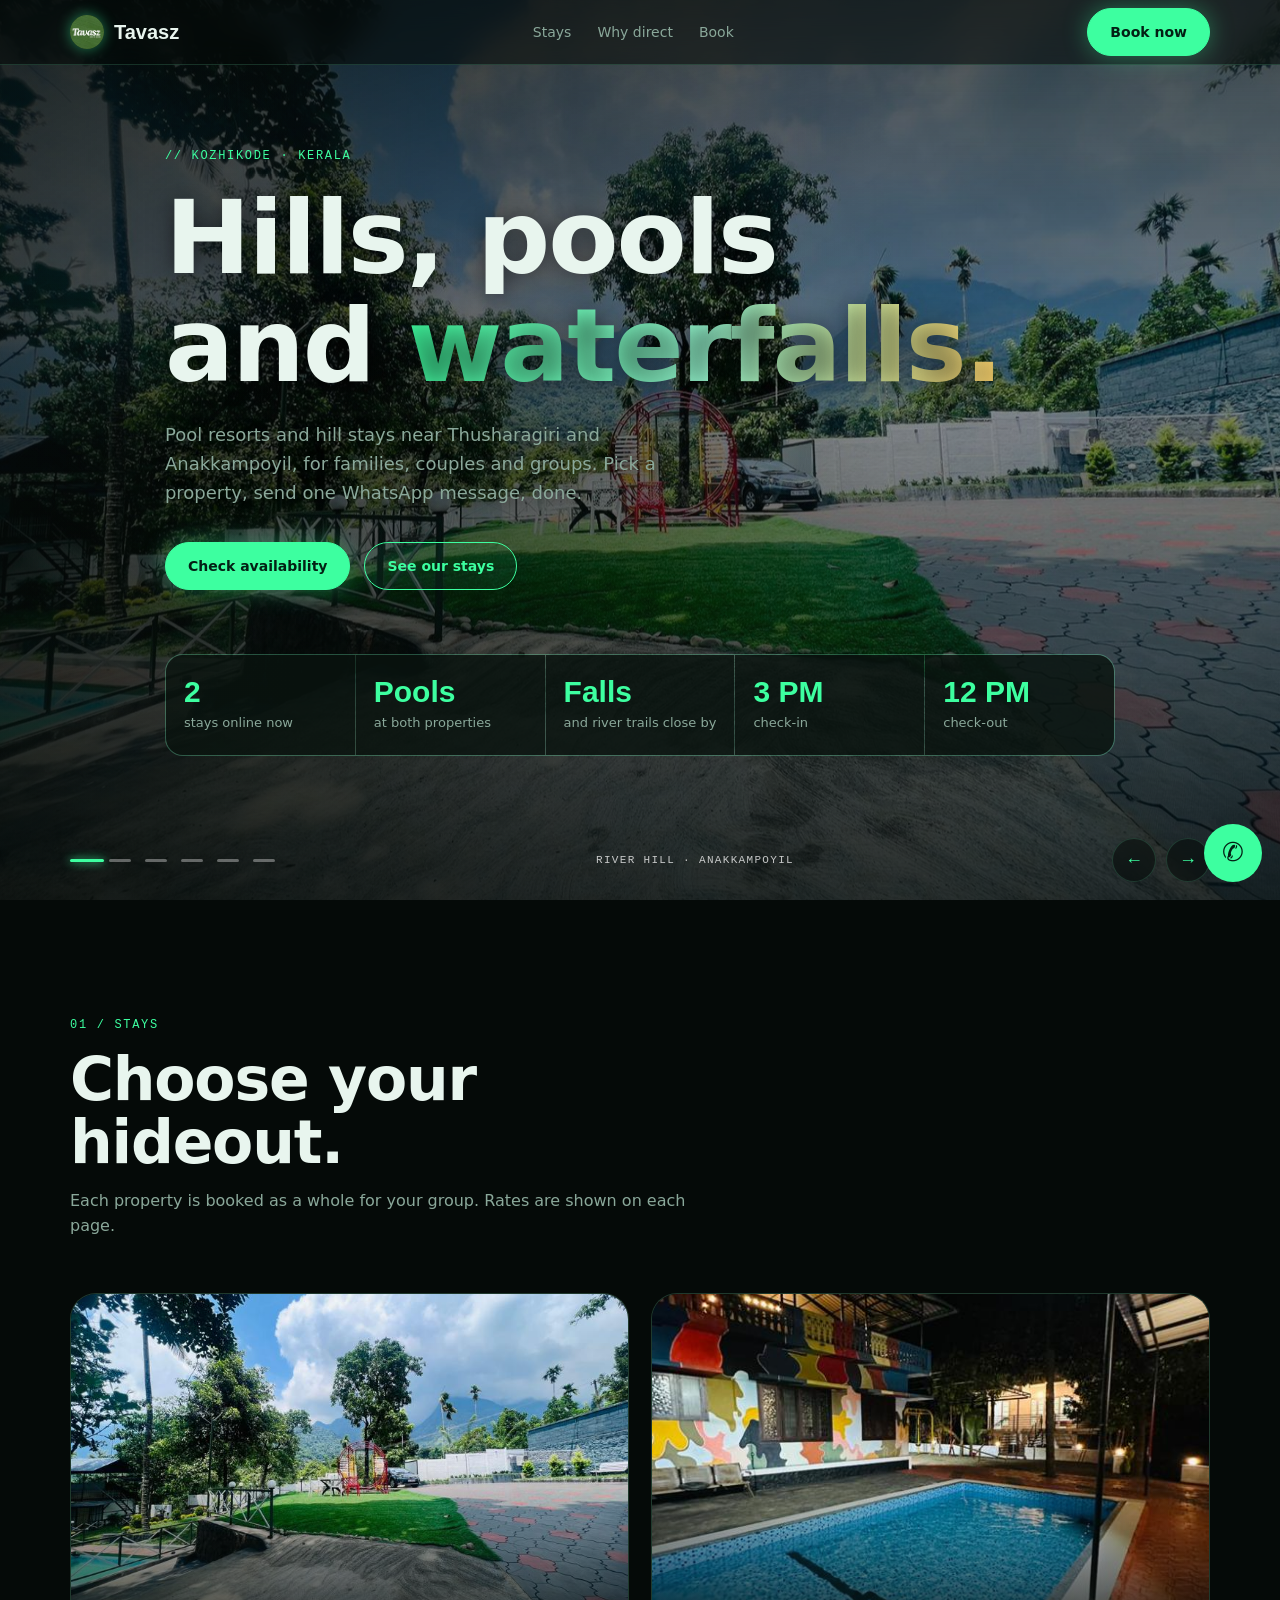
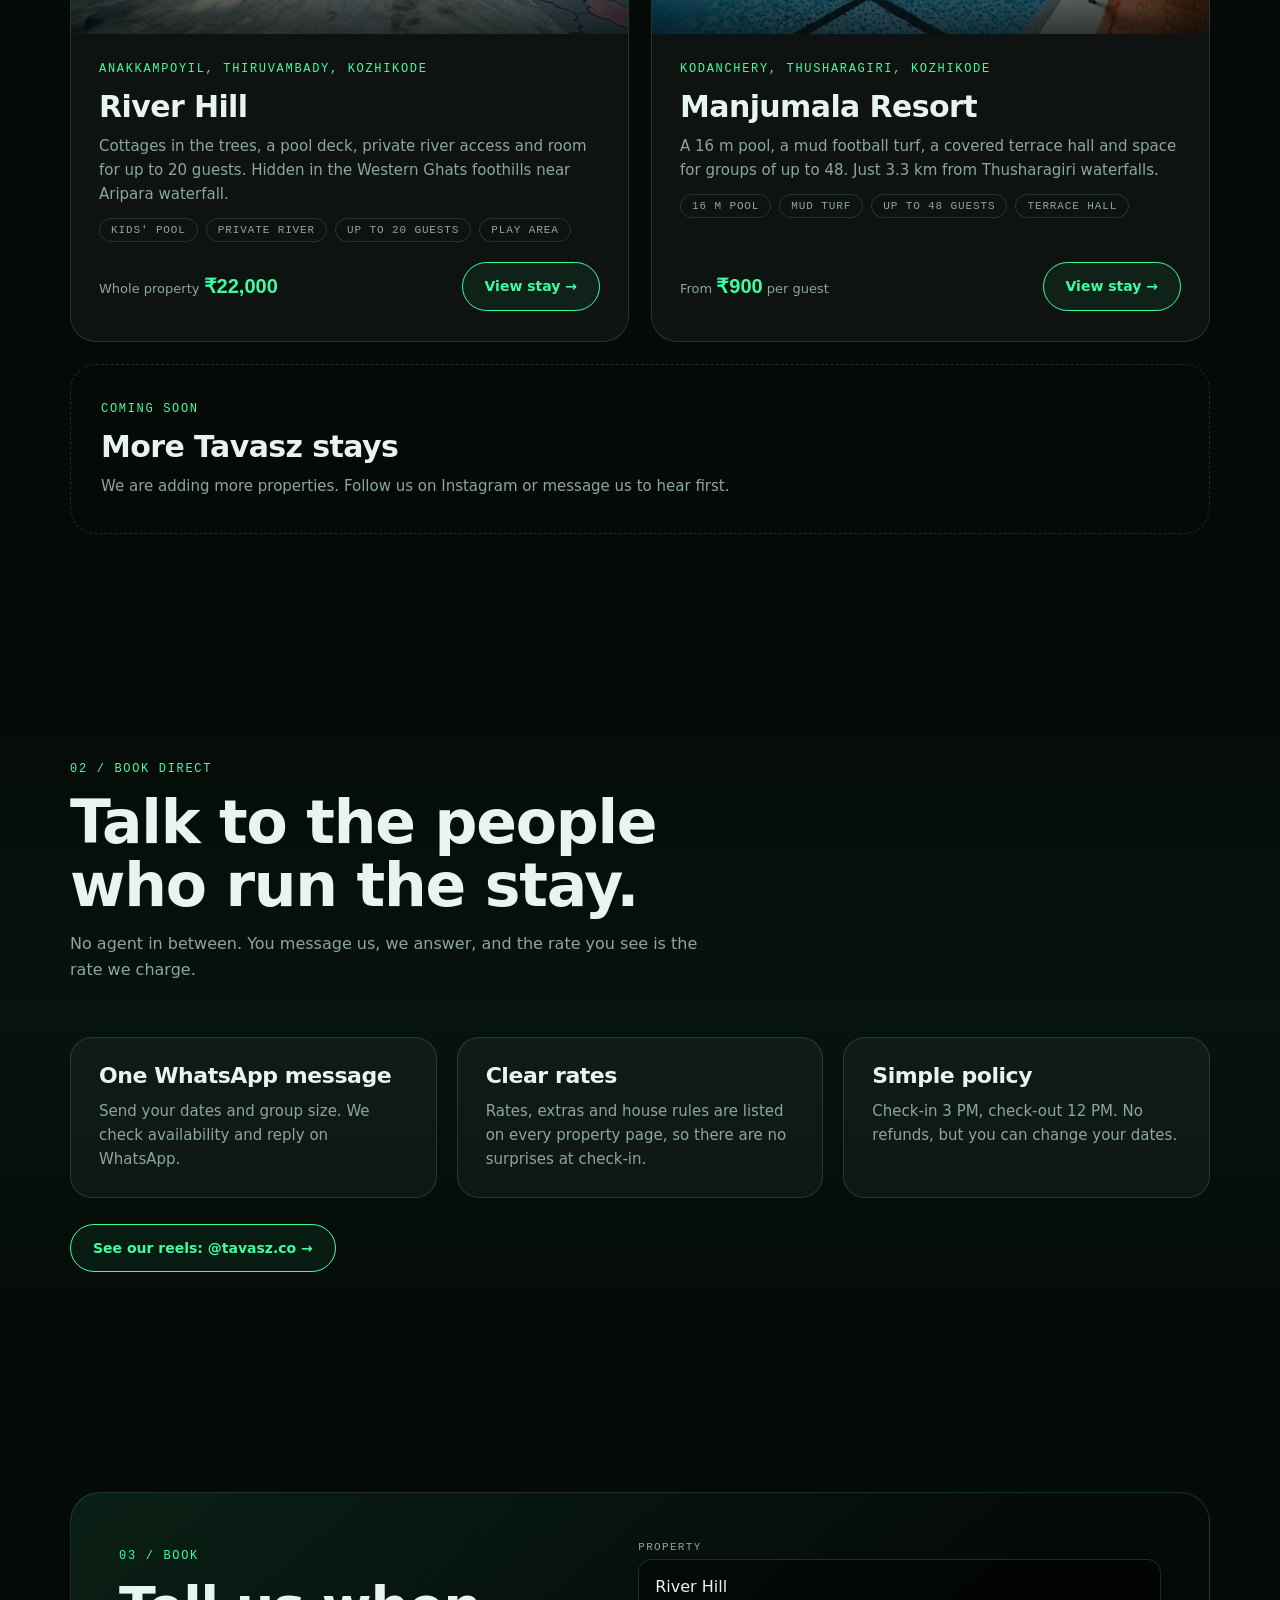
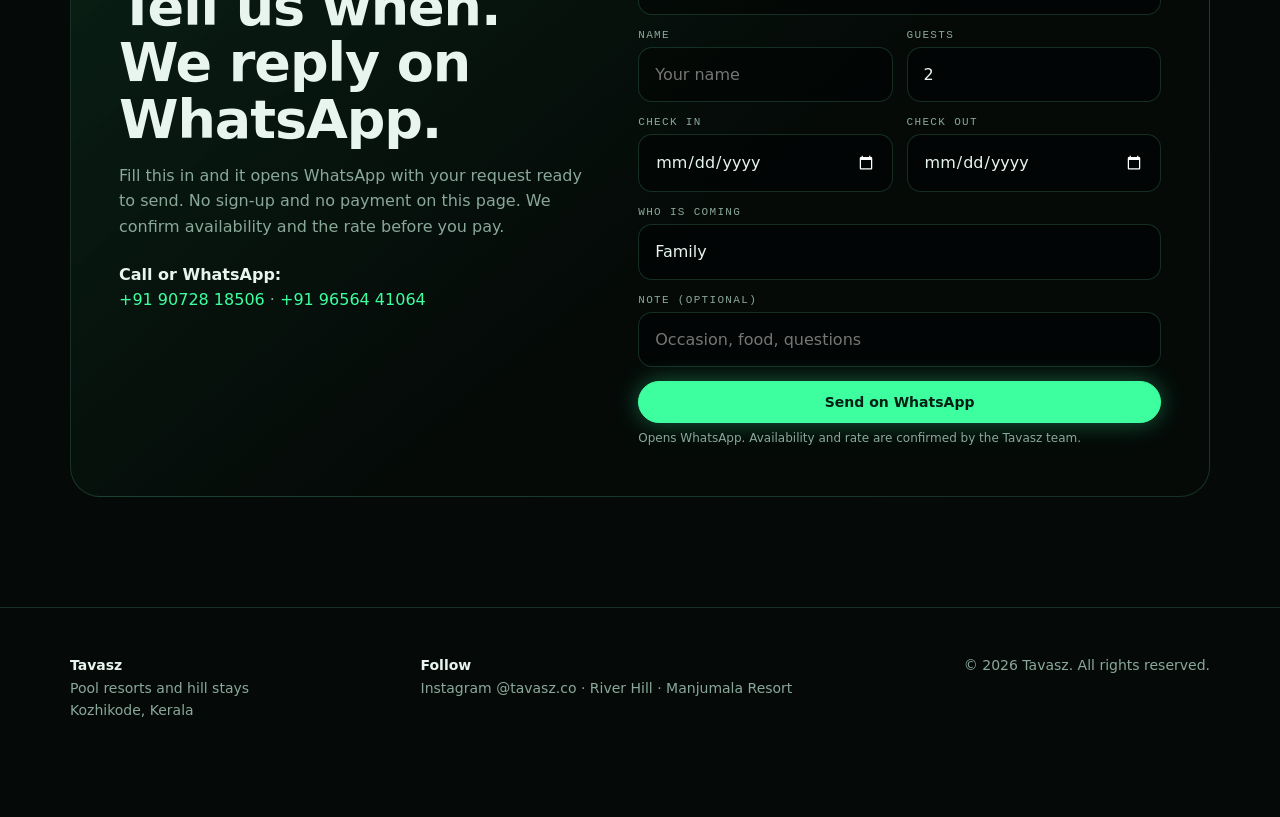
==== commit c7e2d7ce: "Tavasz home page, River Hill and Manjumala Resort pages, drone video player Replace single-property " ====
--- a/index.html
+++ b/index.html
@@ -3,221 +3,35 @@
 <head>
 <meta charset="utf-8">
 <meta name="viewport" content="width=device-width,initial-scale=1">
-<title>River Hill by Tavasz | Resort stay in Anakkampoyil, Kozhikode</title>
-<meta name="description" content="River Hill by Tavasz: cottages, villas and tent stays near Aripara waterfall, Anakkampoyil, Kozhikode. Book on WhatsApp.">
-<style>
-:root{
-  --bg:#050a08; --card:rgba(255,255,255,.04); --line:rgba(120,255,190,.16);
-  --g:#3dffa0; --g2:#17c97a; --deep:#0f3d2a; --txt:#e8f5ee; --mut:#8aa89a; --amber:#ffd36b;
-}
-*{box-sizing:border-box;margin:0;padding:0}
-html{scroll-behavior:smooth}
-body{background:var(--bg);color:var(--txt);font:16px/1.6 "Inter",system-ui,-apple-system,Segoe UI,sans-serif;overflow-x:hidden}
-a{color:inherit;text-decoration:none}
-.wrap{max-width:1180px;margin:0 auto;padding:0 20px}
-h1,h2,h3{font-family:"Space Grotesk","Inter",system-ui,sans-serif;line-height:1.05;letter-spacing:-.02em}
-.mono{font-family:ui-monospace,"JetBrains Mono",Menlo,monospace;font-size:12px;letter-spacing:.14em;text-transform:uppercase;color:var(--g)}
-#bg{position:fixed;inset:0;z-index:-1;width:100%;height:100%}
-nav{position:fixed;top:0;left:0;right:0;z-index:50;backdrop-filter:blur(14px);background:rgba(5,10,8,.55);border-bottom:1px solid var(--line)}
-nav .wrap{display:flex;align-items:center;justify-content:space-between;height:64px}
-.logo{display:flex;align-items:center;gap:10px;font-weight:700;font-family:"Space Grotesk",sans-serif;font-size:20px}
-.logo i{width:30px;height:30px;border-radius:50%;background:radial-gradient(circle at 30% 30%,var(--g),var(--deep));box-shadow:0 0 18px var(--g2)}
-.links{display:flex;gap:26px;font-size:14px;color:var(--mut)}
-.links a:hover{color:var(--g)}
-.btn{display:inline-flex;align-items:center;gap:8px;padding:12px 22px;border-radius:999px;font-weight:600;font-size:14px;border:1px solid var(--g);color:var(--g);background:rgba(61,255,160,.06);transition:.25s;cursor:pointer;font-family:inherit}
-.btn:hover{background:var(--g);color:#032014;box-shadow:0 0 28px rgba(61,255,160,.5)}
-.btn.solid{background:var(--g);color:#032014;box-shadow:0 0 24px rgba(61,255,160,.35)}
-.btn.solid:hover{background:#fff}
-header.hero{min-height:100vh;min-height:100svh;display:flex;align-items:center;padding-top:80px;position:relative;overflow:hidden;isolation:isolate}
-header.hero>.wrap{position:relative;z-index:3}
-.hc{position:absolute;inset:0;z-index:0;background:#050a08;touch-action:pan-y}
-.hc .s{position:absolute;inset:0;opacity:0;transition:opacity 1.2s ease}
-.hc .s.on{opacity:1}
-.hc .s img{width:100%;height:100%;object-fit:cover;transform:scale(1.02)}
-.hc .s.on img{animation:kb 9s ease-out forwards}
-@keyframes kb{to{transform:scale(1.12)}}
-.hc::after{content:"";position:absolute;inset:0;z-index:1;pointer-events:none;background:linear-gradient(180deg,rgba(5,10,8,.72) 0%,rgba(5,10,8,.38) 38%,rgba(5,10,8,.82) 100%),linear-gradient(90deg,rgba(5,10,8,.6),transparent 70%)}
-.hc-ui{position:absolute;left:0;right:0;bottom:max(18px,env(safe-area-inset-bottom));z-index:4;display:flex;align-items:center;justify-content:space-between;gap:14px;padding:0 20px;max-width:1180px;margin:0 auto;pointer-events:none}
-.hc-ui>*{pointer-events:auto}
-.dots{display:flex;gap:8px}
-.dots button{width:28px;height:28px;display:grid;place-items:center;background:none;border:0;cursor:pointer;padding:0}
-.dots button::before{content:"";width:22px;height:3px;border-radius:3px;background:rgba(255,255,255,.35);transition:.3s}
-.dots button.on::before{background:var(--g);width:34px;box-shadow:0 0 10px var(--g)}
-.hc-cap{font:11px ui-monospace,monospace;letter-spacing:.12em;text-transform:uppercase;color:rgba(255,255,255,.75)}
-.hc-nav{display:none;gap:10px}
-.hc-nav button{width:44px;height:44px;border-radius:50%;border:1px solid var(--line);background:rgba(5,10,8,.55);color:var(--g);font-size:18px;cursor:pointer;backdrop-filter:blur(8px)}
-.hc-nav button:hover{background:var(--g);color:#032014}
-@media(hover:hover) and (min-width:900px){.hc-nav{display:flex}}
-header.hero{padding-bottom:84px}
-.hero p.lead{color:#cfe3d8;text-shadow:0 1px 14px rgba(0,0,0,.7)}
-.hero h1{text-shadow:0 2px 24px rgba(0,0,0,.55)}
-.book>*,form>*{min-width:0}
-input,select{min-width:0;-webkit-appearance:none;appearance:none;font-size:16px}
-input[type=date]{min-height:50px}
-html,body{max-width:100%;overflow-x:hidden}
-@media(max-width:700px){
-  form{grid-template-columns:1fr}
-  .hero .cta .btn{white-space:nowrap;padding:12px 10px;font-size:13.5px}
-  .hc-cap{display:none}.hc-ui{justify-content:center}
-  .logo small{display:none}
-  nav .wrap{height:58px}.logo{font-size:18px}
-  nav .btn{padding:10px 16px;font-size:13px}
-  .hero .cta .btn{flex:1;justify-content:center}
-  .hero h1{font-size:clamp(40px,12.5vw,60px)}
-  .hud{margin-top:36px}.hud div{padding:14px 16px}.hud b{font-size:24px}
-}
-.hero h1{font-size:clamp(44px,8.5vw,112px);margin:18px 0 22px}
-.hero h1 em{font-style:normal;background:linear-gradient(95deg,var(--g),#9bffd6 50%,var(--amber));-webkit-background-clip:text;background-clip:text;color:transparent}
-.hero p.lead{max-width:560px;color:var(--mut);font-size:18px}
-.hero .cta{display:flex;gap:14px;flex-wrap:wrap;margin-top:34px}
-.hud{display:grid;grid-template-columns:repeat(4,1fr);gap:1px;margin-top:64px;border:1px solid var(--line);border-radius:18px;overflow:hidden;background:var(--line)}
-.hud div{background:rgba(5,10,8,.8);padding:20px 22px}
-.hud b{display:block;font:700 30px "Space Grotesk",sans-serif;color:var(--g)}
-.hud span{font-size:13px;color:var(--mut)}
-.scan{position:absolute;right:4%;top:22%;width:min(34vw,420px);aspect-ratio:1;border-radius:50%;border:1px solid var(--line);display:grid;place-items:center;opacity:.9}
-.scan::before,.scan::after{content:"";position:absolute;inset:12%;border-radius:50%;border:1px dashed rgba(61,255,160,.25);animation:spin 40s linear infinite}
-.scan::after{inset:28%;animation-duration:25s;animation-direction:reverse}
-.scan .core{width:34%;aspect-ratio:1;border-radius:50%;background:radial-gradient(circle,var(--g),transparent 70%);filter:blur(2px);animation:pulse 4s ease-in-out infinite}
-.scan .tag{position:absolute;font-size:11px;padding:4px 10px;border:1px solid var(--line);border-radius:99px;background:rgba(5,10,8,.8);color:var(--g);font-family:ui-monospace,monospace}
-@keyframes spin{to{transform:rotate(360deg)}}
-@keyframes pulse{50%{transform:scale(1.25);opacity:.7}}
-section{padding:110px 0;position:relative}
-.sec-h{max-width:640px;margin-bottom:54px}
-.sec-h h2{font-size:clamp(34px,5vw,60px);margin:12px 0 14px}
-.sec-h p{color:var(--mut)}
-.grid{display:grid;grid-template-columns:repeat(3,1fr);gap:22px}
-.card{position:relative;border:1px solid var(--line);background:var(--card);border-radius:22px;overflow:hidden;transition:transform .15s ease,border-color .3s,opacity .8s;transform-style:preserve-3d;will-change:transform}
-.card:hover{border-color:var(--g)}
-.card .art{height:190px;position:relative;overflow:hidden}
-.card .art svg{position:absolute;inset:0;width:100%;height:100%}
-.card .art img{position:absolute;inset:0;width:100%;height:100%;object-fit:cover;transition:transform .6s}
-.card:hover .art img{transform:scale(1.07)}
-.card .art img[src$="hut.jpg"]{object-position:50% 76%}
-.card .art img[src$="campfire.jpg"]{object-position:50% 80%}
-.card .art.ph::after{display:none}
-.card .art.ph::before{content:"";position:absolute;inset:0;z-index:1;background:linear-gradient(180deg,transparent 55%,rgba(5,10,8,.75))}
-.big>img{position:absolute;inset:0;width:100%;height:100%;object-fit:cover}
-.big::after{content:"";position:absolute;inset:0;background:linear-gradient(180deg,rgba(5,10,8,.1) 30%,rgba(5,10,8,.88))}
-.big .cap{z-index:1}
-.card .art::after{content:"PHOTO SLOT";position:absolute;right:12px;top:12px;font:600 10px ui-monospace,monospace;letter-spacing:.12em;color:rgba(255,255,255,.55);border:1px solid rgba(255,255,255,.25);padding:3px 8px;border-radius:99px;background:rgba(0,0,0,.35)}
-.card .body{padding:22px 24px 26px}
-.card h3{font-size:24px;margin:6px 0 8px}
-.card p{color:var(--mut);font-size:14.5px}
-.card .row{display:flex;justify-content:space-between;align-items:center;margin-top:18px;font-size:13px;color:var(--mut)}
-.card .row a{color:var(--g);font-weight:600}
-.glow{position:absolute;inset:-1px;border-radius:inherit;pointer-events:none;opacity:0;transition:.3s;background:radial-gradient(420px circle at var(--mx,50%) var(--my,50%),rgba(61,255,160,.16),transparent 45%)}
-.card:hover .glow{opacity:1}
-.exp{display:grid;grid-template-columns:1.1fr 1fr;gap:28px;align-items:stretch}
-.big{border:1px solid var(--line);border-radius:28px;min-height:420px;position:relative;overflow:hidden;background:linear-gradient(160deg,#0c2a1f,#06110c 60%)}
-.big svg{position:absolute;inset:0;width:100%;height:100%}
-.big .cap{position:absolute;left:28px;bottom:26px;right:28px}
-.big .cap h3{font-size:34px}
-.list{display:flex;flex-direction:column;gap:14px}
-.item{display:flex;gap:16px;padding:20px;border:1px solid var(--line);border-radius:18px;background:var(--card);transition:.25s}
-.item:hover{border-color:var(--g);transform:translateX(6px)}
-.item .ic{flex:none;width:44px;height:44px;border-radius:12px;display:grid;place-items:center;background:rgba(61,255,160,.1);color:var(--g);font-size:20px}
-.item h4{font:600 17px "Space Grotesk",sans-serif}
-.item p{font-size:14px;color:var(--mut)}
-.chips{display:flex;gap:10px;overflow-x:auto;padding-bottom:6px;margin-bottom:22px;scrollbar-width:none}
-.chips::-webkit-scrollbar{display:none}
-.chips button{flex:none;min-height:44px;padding:0 20px;border-radius:999px;border:1px solid var(--line);background:var(--card);color:var(--mut);font:600 14px inherit;font-family:inherit;cursor:pointer;transition:.25s}
-.chips button.on{background:var(--g);color:#032014;border-color:var(--g);box-shadow:0 0 22px rgba(61,255,160,.35)}
-.mapw{display:grid;grid-template-columns:1.25fr .75fr;gap:22px;align-items:stretch}
-.mapbox{border:1px solid var(--line);border-radius:28px;background:radial-gradient(circle at 50% 50%,rgba(61,255,160,.09),rgba(5,10,8,.6) 70%);overflow:hidden;aspect-ratio:930/600;touch-action:manipulation}
-#mapSvg{width:100%;height:100%;display:block}
-#mapSvg text{font-family:ui-monospace,Menlo,monospace;fill:#cfe3d8;pointer-events:none}
-.ring{fill:none;stroke:rgba(120,255,190,.18);stroke-dasharray:3 6}
-.rlab{font-size:13px;fill:#6f9484!important}
-.sweep{transform-origin:300px 300px;animation:sw 7s linear infinite}
-@keyframes sw{to{transform:rotate(360deg)}}
-.ripple{fill:none;stroke:#3dffa0;transform-origin:300px 300px;animation:rp 3.2s ease-out infinite}
-.ripple:nth-of-type(2){animation-delay:1.6s}
-@keyframes rp{0%{transform:scale(.4);opacity:.9}100%{transform:scale(3.6);opacity:0}}
-.topo{fill:none;stroke:rgba(61,255,160,.07);stroke-width:1.4;animation:drift 18s ease-in-out infinite alternate}
-@keyframes drift{to{transform:translate(8px,-6px)}}
-.node{cursor:pointer;outline:none}
-.node .dot{fill:#0a1411;stroke:#3dffa0;stroke-width:2;transition:.3s}
-.node .halo{fill:#3dffa0;opacity:0;transition:.3s}
-.node.on .dot{fill:#3dffa0}.node.on .halo{opacity:.25;animation:pul 1.8s ease-in-out infinite}
-.node:hover .dot,.node:focus-visible .dot{fill:#3dffa0}
-.node.dim{opacity:.18;pointer-events:none}
-.node.unk .dot{stroke-dasharray:3 3}
-.node text{font-size:17px;font-weight:600}
-@media(max-width:700px){.node text{font-size:25px}.rlab{font-size:20px}#mapSvg text.rt{font-size:26px}}
-@keyframes pul{50%{transform:scale(1.35)}}
-.node .halo{transform-box:fill-box;transform-origin:center}
-.route{fill:none;stroke:#3dffa0;stroke-width:2.5;stroke-linecap:round;stroke-dasharray:1;stroke-dashoffset:1;animation:dr 1.1s ease-out forwards;filter:drop-shadow(0 0 6px #3dffa0)}
-@keyframes dr{to{stroke-dashoffset:0}}
-.mpanel{border:1px solid var(--line);border-radius:28px;padding:30px 28px;background:var(--card);display:flex;flex-direction:column;gap:14px}
-.mpanel .big-km{font:700 clamp(52px,7vw,84px)/1 "Space Grotesk",sans-serif;color:var(--g);letter-spacing:-.03em}
-.mpanel .big-km small{font-size:.32em;color:var(--mut);margin-left:6px;letter-spacing:0}
-.mpanel h3{font-size:30px}
-.mpanel p{color:var(--mut);font-size:15px}
-.mpanel .src{font:11px ui-monospace,monospace;letter-spacing:.1em;text-transform:uppercase;color:#6f9484}
-.mpanel .btn{margin-top:auto;justify-content:center}
-.mlist{display:grid;grid-template-columns:repeat(4,1fr);gap:10px;margin-top:18px}
-.mlist button{display:flex;justify-content:space-between;align-items:center;gap:10px;min-height:52px;padding:10px 16px;border-radius:16px;border:1px solid var(--line);background:var(--card);color:var(--txt);font:600 14px inherit;font-family:inherit;text-align:left;cursor:pointer;transition:.25s}
-.mlist button em{font:normal 12px ui-monospace,monospace;color:var(--g);white-space:nowrap}
-.mlist button.on{border-color:var(--g);background:rgba(61,255,160,.1)}
-.mlist button.hide{display:none}
-.mlist button{min-width:0}.mapw>*{min-width:0}
-@media(max-width:900px){.mapw{grid-template-columns:minmax(0,1fr)}.mlist{grid-template-columns:repeat(2,minmax(0,1fr))}.mpanel{padding:22px}.mpanel h3{font-size:26px}}
-.nearby{display:flex;gap:16px;overflow-x:auto;padding-bottom:16px;scroll-snap-type:x mandatory}
-.nearby::-webkit-scrollbar{height:6px}.nearby::-webkit-scrollbar-thumb{background:var(--line);border-radius:9px}
-.pin{flex:none;width:250px;scroll-snap-align:start;border:1px solid var(--line);border-radius:20px;padding:22px;background:var(--card)}
-.pin .mono{display:block;margin-bottom:34px}
-.pin h4{font:600 20px "Space Grotesk",sans-serif}
-.pin p{font-size:13.5px;color:var(--mut);margin-top:6px}
-.ig{column-count:4;column-gap:12px}
-.ig a{display:block;margin-bottom:12px;break-inside:avoid;border-radius:16px;position:relative;overflow:hidden;border:1px solid var(--line);transition:.3s;cursor:zoom-in}
-.ig a img{transition:transform .6s;width:100%;height:auto!important;object-fit:initial!important}.ig a:hover img{transform:scale(1.04)}
-.ig a:hover{border-color:var(--g)}
-#lb{position:fixed;inset:0;z-index:100;background:rgba(3,7,5,.94);display:none;align-items:center;justify-content:center;padding:24px;cursor:zoom-out}
-#lb.on{display:flex}#lb img{max-width:100%;max-height:100%;border-radius:14px;box-shadow:0 0 60px rgba(61,255,160,.25)}
-.ig a svg{width:100%;height:100%;display:block}
-.ig a span{position:absolute;left:12px;bottom:10px;font:11px ui-monospace,monospace;color:#fff;text-shadow:0 1px 6px #000}
-.book{border:1px solid var(--line);border-radius:30px;padding:48px;background:linear-gradient(140deg,rgba(61,255,160,.09),rgba(5,10,8,.8) 55%);display:grid;grid-template-columns:1fr 1.1fr;gap:44px}
-.book h2{font-size:clamp(32px,4.4vw,54px);margin:12px 0 14px}
-.book p{color:var(--mut)}
-form{display:grid;grid-template-columns:1fr 1fr;gap:14px}
-form .full{grid-column:1/-1}
-label{font:11px ui-monospace,monospace;letter-spacing:.12em;text-transform:uppercase;color:var(--mut);display:block;margin-bottom:6px}
-input,select{width:100%;padding:14px 16px;border-radius:14px;border:1px solid var(--line);background:rgba(0,0,0,.4);color:var(--txt);font:inherit;outline:none;color-scheme:dark}
-input:focus,select:focus{border-color:var(--g);box-shadow:0 0 0 3px rgba(61,255,160,.15)}
-.note{font-size:12px;color:var(--mut);margin-top:6px}
-footer{border-top:1px solid var(--line);padding:46px 0 90px;color:var(--mut);font-size:14px}
-footer .wrap{display:flex;justify-content:space-between;gap:30px;flex-wrap:wrap}
-footer b{color:var(--txt)}
-.fab{position:fixed;right:18px;bottom:18px;z-index:60;width:58px;height:58px;border-radius:50%;background:var(--g);color:#032014;display:grid;place-items:center;font-size:26px;box-shadow:0 0 0 0 rgba(61,255,160,.6);animation:ring 2.4s infinite}
-@keyframes ring{70%{box-shadow:0 0 0 22px rgba(61,255,160,0)}100%{box-shadow:0 0 0 0 rgba(61,255,160,0)}}
-.rv{opacity:0;transform:translateY(30px);transition:.8s cubic-bezier(.2,.7,.2,1)}
-.rv.in{opacity:1;transform:none}
-@media(max-width:900px){
-  .links{display:none}.grid{grid-template-columns:1fr}.exp,.book{grid-template-columns:1fr}.book{padding:28px}
-  .hud{grid-template-columns:1fr 1fr}.scan{display:none}.ig{column-count:2} section{padding:76px 0}
-}
-@media(prefers-reduced-motion:reduce){*{animation:none!important;transition:none!important}.rv{opacity:1;transform:none}}
-</style>
+<title>Tavasz | Resort stays near Thusharagiri and Anakkampoyil, Kozhikode</title>
+<meta name="description" content="Tavasz runs pool resorts and hill stays near Thusharagiri and Anakkampoyil in Kozhikode, Kerala. River Hill and Manjumala Resort. Book direct on WhatsApp.">
+<meta name="theme-color" content="#050a08">
+<link rel="icon" href="assets/logo.jpg">
+<link rel="apple-touch-icon" href="assets/logo.jpg">
+<meta property="og:title" content="Tavasz | Resort stays near Thusharagiri and Anakkampoyil, Kozhikode">
+<meta property="og:description" content="Tavasz runs pool resorts and hill stays near Thusharagiri and Anakkampoyil in Kozhikode, Kerala. River Hill and Manjumala Resort. Book direct on WhatsApp.">
+<meta property="og:type" content="website">
+<link rel="stylesheet" href="assets/site.css">
+<link rel="stylesheet" href="assets/extra.css">
+<script type="application/ld+json">{"@context": "https://schema.org", "@type": "Organization", "name": "Tavasz", "description": "Tavasz runs pool resorts and hill stays near Thusharagiri and Anakkampoyil in Kozhikode, Kerala. River Hill and Manjumala Resort. Book direct on WhatsApp.", "telephone": "+919072818506", "sameAs": ["https://www.instagram.com/tavasz.co/"]}</script>
 </head>
 <body>
 <canvas id="bg" aria-hidden="true"></canvas>
-
 <nav>
   <div class="wrap">
-    <a class="logo" href="#top"><i></i>River Hill <small style="font:500 12px ui-monospace,monospace;color:var(--mut);letter-spacing:.1em">BY TAVASZ</small></a>
-    <div class="links"><a href="#stays">Stays</a><a href="#experience">Experience</a><a href="#nearby">Nearby</a><a href="#gallery">Gallery</a><a href="#book">Book</a></div>
+    <a class="logo" href="#top"><img src="assets/logo.jpg" alt="" width="34" height="34">Tavasz</a>
+    <div class="links"><a href="#stays">Stays</a><a href="#direct">Why direct</a><a href="#book">Book</a></div>
     <a class="btn solid" href="#book">Book now</a>
   </div>
 </nav>
-
-<header class="hero" id="top">
-  <div class="hc" id="hc" aria-roledescription="carousel" aria-label="River Hill photos">
-    <div class="s on"><img src="img/hero/p10.jpg" alt="Swimming pool with hill view at River Hill" fetchpriority="high" decoding="async"></div>
-    <div class="s"><img data-src="img/hero/ig-riverhill.jpg" alt="River Hill main house" decoding="async"></div>
-    <div class="s"><img data-src="img/hero/p3.jpg" alt="Villa on a rock" decoding="async"></div>
-    <div class="s"><img data-src="img/hero/p4.jpg" alt="Bedroom with forest view" decoding="async"></div>
-    <div class="s"><img data-src="img/hero/p1.jpg" alt="Garden cottage" decoding="async"></div>
-    <div class="s"><img data-src="img/hero/p5.jpg" alt="Viewing deck and swing" decoding="async"></div>
+<header class="hero home" id="top">
+  <div class="hc" id="hc" data-caps="[&quot;River Hill \u00b7 Anakkampoyil&quot;, &quot;Manjumala Resort \u00b7 Thusharagiri&quot;, &quot;River Hill \u00b7 Anakkampoyil&quot;, &quot;Manjumala Resort \u00b7 Thusharagiri&quot;, &quot;River Hill \u00b7 Anakkampoyil&quot;, &quot;Manjumala Resort \u00b7 Thusharagiri&quot;]" aria-roledescription="carousel" aria-label="Photos">
+    <div class="s on"><img src="img/river-hill/02.jpg" alt="Lawn and play area at River Hill" fetchpriority="high" decoding="async"></div>
+    <div class="s"><img data-src="img/manjumala/01.jpg" alt="Swimming pool at Manjumala Resort" decoding="async"></div>
+    <div class="s"><img data-src="img/river-hill/07.jpg" alt="Cottage with deer garden at River Hill" decoding="async"></div>
+    <div class="s"><img data-src="img/manjumala/03.jpg" alt="Manjumala Resort pool from above" decoding="async"></div>
+    <div class="s"><img data-src="img/river-hill/04.jpg" alt="Viewing deck at River Hill" decoding="async"></div>
+    <div class="s"><img data-src="img/manjumala/02.jpg" alt="Manjumala Resort pool in daylight" decoding="async"></div>
   </div>
   <div class="hc-ui">
     <div class="dots" id="hcDots"></div>
@@ -225,218 +39,63 @@
     <div class="hc-nav"><button id="hcPrev" aria-label="Previous photo">←</button><button id="hcNext" aria-label="Next photo">→</button></div>
   </div>
   <div class="wrap">
-    <span class="mono">// Anakkampoyil · Kozhikode · Kerala</span>
-    <h1>River Hill,<br>above the <em>clouds.</em></h1>
-    <p class="lead">Private cottages, couple villas, tent stays and a hill-view pool, hidden in the Western Ghats foothills. Pick your stay, send one WhatsApp message, done.</p>
-    <div class="cta">
-      <a class="btn solid" href="#book">Check availability</a>
-      <a class="btn" href="#stays">Explore stays</a>
-    </div>
-    <div class="hud">
-      <div><b data-n="6">0</b><span>stay types</span></div>
-      <div><b>Pool</b><span>with hill view</span></div>
-      <div><b>River</b><span>and waterfall trails nearby</span></div>
-      <div><b data-n="5790" data-fmt="k">0</b><span>Instagram followers</span></div>
-    </div>
+    <span class="mono">// Kozhikode · Kerala</span>
+    <h1>Hills, pools<br>and <em>waterfalls.</em></h1>
+    <p class="lead">Pool resorts and hill stays near Thusharagiri and Anakkampoyil, for families, couples and groups. Pick a property, send one WhatsApp message, done.</p>
+    <div class="cta"><a class="btn solid" href="#book">Check availability</a><a class="btn" href="#stays">See our stays</a></div>
+    <div class="hud five"><div><b data-n="2">0</b><span>stays online now</span></div><div><b>Pools</b><span>at both properties</span></div><div><b>Falls</b><span>and river trails close by</span></div><div><b>3 PM</b><span>check-in</span></div><div><b>12 PM</b><span>check-out</span></div></div>
   </div>
 </header>
-
 <section id="stays">
   <div class="wrap">
-    <div class="sec-h rv"><span class="mono">01 / Stays</span><h2>Choose your hideout.</h2><p>Six ways to sleep in the hills. Rates are shared on call or WhatsApp, as they vary by season and group size.</p></div>
-    <div class="grid" id="stayGrid"></div>
-  </div>
-</section>
-
-<section id="experience" style="background:linear-gradient(180deg,transparent,rgba(61,255,160,.04),transparent)">
-  <div class="wrap">
-    <div class="sec-h rv"><span class="mono">02 / Experience</span><h2>Built for slow weekends.</h2><p>Switch off the city. Everything here is about the hills, the water and the people you came with.</p></div>
-    <div class="exp rv">
-      <div class="big">
-        <img src="img/p10.jpg" alt="Swimming pool with hill view at River Hill" loading="lazy">
-        <svg style="display:none" viewBox="0 0 600 420" preserveAspectRatio="xMidYMid slice"><defs><linearGradient id="sk" x1="0" y1="0" x2="0" y2="1"><stop offset="0" stop-color="#0b3326"/><stop offset="1" stop-color="#050a08"/></linearGradient><linearGradient id="wt" x1="0" y1="0" x2="0" y2="1"><stop offset="0" stop-color="#3dffa0" stop-opacity=".55"/><stop offset="1" stop-color="#0a5a8a" stop-opacity=".25"/></linearGradient></defs>
-          <rect width="600" height="420" fill="url(#sk)"/>
-          <path d="M0 250 L90 170 L170 230 L270 120 L370 220 L460 150 L600 250 V420 H0Z" fill="#0d4a33" opacity=".7"/>
-          <path d="M0 300 L120 230 L220 290 L330 200 L450 290 L600 220 V420 H0Z" fill="#0a2e21"/>
-          <rect x="60" y="330" width="300" height="60" rx="10" fill="url(#wt)" stroke="#3dffa0" stroke-opacity=".6"/>
-          <path d="M70 350 q20 -8 40 0 t40 0 t40 0 t40 0 t40 0 t40 0" stroke="#9bffd6" stroke-opacity=".6" fill="none"/>
-        </svg>
-        <div class="cap"><span class="mono">Signature</span><h3>Pool with a mountain view</h3></div>
-      </div>
-      <div class="list">
-        <div class="item"><div class="ic">≈</div><div><h4>Hill-view swimming pool</h4><p>Swim with the ridge line right in front of you.</p></div></div>
-        <div class="item"><div class="ic">⌁</div><div><h4>River and waterfall access</h4><p>Short drives to Aripara and nearby cascades.</p></div></div>
-        <div class="item"><div class="ic">▲</div><div><h4>Trekking and camping</h4><p>Guided treks and tent nights under the stars.</p></div></div>
-        <div class="item"><div class="ic">♨</div><div><h4>Local Kerala food</h4><p>Home-style meals served at the property.</p></div></div>
-        <div class="item"><div class="ic">P</div><div><h4>Parking and easy check-in</h4><p>Karimbu Road, easy to reach from Kozhikode.</p></div></div>
-      </div>
+    <div class="sec-h rv"><span class="mono">01 / Stays</span><h2>Choose your hideout.</h2><p>Each property is booked as a whole for your group. Rates are shown on each page.</p></div>
+    <div class="pgrid"><a class="pcard rv" href="river-hill/"><div class="pimg"><img src="img/river-hill/th/02.jpg" alt="River Hill" loading="lazy"></div><div class="pbody"><span class="mono">Anakkampoyil, Thiruvambady, Kozhikode</span><h3>River Hill</h3><p>Cottages in the trees, a pool deck, private river access and room for up to 20 guests. Hidden in the Western Ghats foothills near Aripara waterfall.</p><div class="tags"><span>Kids&#x27; pool</span><span>Private river</span><span>Up to 20 guests</span><span>Play area</span></div><div class="go"><span class="from">Whole property <b>₹22,000</b></span><span class="btn">View stay →</span></div></div></a><a class="pcard rv" href="manjumala-resort/"><div class="pimg"><img src="img/manjumala/th/01.jpg" alt="Manjumala Resort" loading="lazy"></div><div class="pbody"><span class="mono">Kodanchery, Thusharagiri, Kozhikode</span><h3>Manjumala Resort</h3><p>A 16 m pool, a mud football turf, a covered terrace hall and space for groups of up to 48. Just 3.3 km from Thusharagiri waterfalls.</p><div class="tags"><span>16 m pool</span><span>Mud turf</span><span>Up to 48 guests</span><span>Terrace hall</span></div><div class="go"><span class="from">From <b>₹900</b> per guest</span><span class="btn">View stay →</span></div></div></a>
+      <div class="pcard soon rv" style="grid-column:1/-1;min-height:170px"><span class="mono">Coming soon</span><h3>More Tavasz stays</h3><p>We are adding more properties. Follow us on Instagram or message us to hear first.</p></div>
     </div>
   </div>
 </section>
-
-<section id="nearby">
+<section id="direct" style="background:linear-gradient(180deg,transparent,rgba(61,255,160,.04),transparent)">
   <div class="wrap">
-    <div class="sec-h rv"><span class="mono">03 / Nearby</span><h2>Your weekend map.</h2><p>Tap a place to see how far it is from River Hill. The map is a sketch, not to scale in direction.</p></div>
-    <div class="chips rv" id="mapChips" role="tablist" aria-label="Filter places"></div>
-    <div class="mapw rv">
-      <div class="mapbox"><svg id="mapSvg" viewBox="-150 0 930 600" role="img" aria-label="Map of places around River Hill"></svg></div>
-      <aside class="mpanel" id="mPanel" aria-live="polite"></aside>
+    <div class="sec-h rv"><span class="mono">02 / Book direct</span><h2>Talk to the people who run the stay.</h2><p>No agent in between. You message us, we answer, and the rate you see is the rate we charge.</p></div>
+    <div class="three">
+      <div class="box rv"><h3>One WhatsApp message</h3><p>Send your dates and group size. We check availability and reply on WhatsApp.</p></div>
+      <div class="box rv"><h3>Clear rates</h3><p>Rates, extras and house rules are listed on every property page, so there are no surprises at check-in.</p></div>
+      <div class="box rv"><h3>Simple policy</h3><p>Check-in 3 PM, check-out 12 PM. No refunds, but you can change your dates.</p></div>
     </div>
-    <div class="mlist rv" id="mList"></div>
+    <p style="margin-top:26px"><a class="btn" href="https://www.instagram.com/tavasz.co/" target="_blank" rel="noopener">See our reels: @tavasz.co →</a></p>
   </div>
 </section>
-
-<section id="gallery">
-  <div class="wrap">
-    <div class="sec-h rv"><span class="mono">04 / Gallery</span><h2>See it before you book.</h2><p>The pool, the rooms, the grounds and the river. Tap any photo to enlarge. More reels and guest stories on our Instagram.</p></div>
-    <div class="ig rv" id="igGrid"></div>
-    <p style="margin-top:26px"><a class="btn" href="https://www.instagram.com/tavasz.co/" target="_blank" rel="noopener">@tavasz.co on Instagram →</a></p>
-  </div>
-</section>
-
 <section id="book">
   <div class="wrap">
     <div class="book rv">
       <div>
-        <span class="mono">05 / Book</span>
-        <h2>Tell us when. We reply fast.</h2>
-        <p>Fill this in and it opens WhatsApp with your request ready to send. No sign-up, no payment on this page.</p>
-        <p style="margin-top:22px"><b style="color:var(--txt)">Call:</b> <a href="tel:+919656441064" style="color:var(--g)">+91 96564 41064</a><br><b style="color:var(--txt)">Also:</b> <a href="tel:+919072818506" style="color:var(--g)">+91 90728 18506</a></p>
+        <span class="mono">03 / Book</span>
+        <h2>Tell us when. We reply on WhatsApp.</h2>
+        <p>Fill this in and it opens WhatsApp with your request ready to send. No sign-up and no payment on this page. We confirm availability and the rate before you pay.</p>
+        <p style="margin-top:22px"><b style="color:var(--txt)">Call or WhatsApp:</b><br><a href="tel:+919072818506" style="color:var(--g)">+91 90728 18506</a> · <a href="tel:+919656441064" style="color:var(--g)">+91 96564 41064</a></p>
       </div>
       <form id="bf">
-        <div><label for="n">Name</label><input id="n" required placeholder="Your name"></div>
-        <div><label for="g">Guests</label><input id="g" type="number" min="1" value="2"></div>
+        <div class="full"><label for="prop">Property</label><select id="prop"><option value="River Hill">River Hill</option><option value="Manjumala Resort">Manjumala Resort</option></select></div>
+        <div><label for="n">Name</label><input id="n" required placeholder="Your name" autocomplete="name"></div>
+        <div><label for="g">Guests</label><input id="g" type="number" min="1" value="2" inputmode="numeric"></div>
         <div><label for="d1">Check in</label><input id="d1" type="date" required></div>
         <div><label for="d2">Check out</label><input id="d2" type="date" required></div>
-        <div class="full"><label for="t">Stay type</label><select id="t"></select></div>
+        <div class="full"><label for="t">Who is coming</label><select id="t"><option>Family</option><option>Couple</option><option>Friends</option><option>Mixed group</option></select></div>
+        <div class="full"><label for="note">Note (optional)</label><input id="note" placeholder="Occasion, food, questions"></div>
         <div class="full"><button class="btn solid" style="width:100%;justify-content:center" type="submit">Send on WhatsApp</button><p class="note">Opens WhatsApp. Availability and rate are confirmed by the Tavasz team.</p></div>
       </form>
     </div>
   </div>
 </section>
-
 <footer>
   <div class="wrap">
-    <div><b>River Hill by Tavasz</b><br>Near Christian Church, Karimbu Road,<br>Anakkampoyil, Kozhikode 673603, Kerala</div>
-    <div><b>Follow</b><br><a href="https://www.instagram.com/tavasz.co/" target="_blank" rel="noopener">Instagram</a> · <a href="https://www.facebook.com/111205905366639" target="_blank" rel="noopener">Facebook</a> · <a href="https://www.threads.com/@tavasz.co" target="_blank" rel="noopener">Threads</a></div>
-    <div>© <span id="yr"></span> River Hill by Tavasz. All rights reserved.</div>
+    <div><b>Tavasz</b><br>Pool resorts and hill stays<br>Kozhikode, Kerala</div>
+    <div><b>Follow</b><br><a href="https://www.instagram.com/tavasz.co/" target="_blank" rel="noopener">Instagram @tavasz.co</a> · <a href="river-hill/">River Hill</a> · <a href="manjumala-resort/">Manjumala Resort</a></div>
+    <div>© <span data-yr></span> Tavasz. All rights reserved.</div>
   </div>
 </footer>
-
-<a class="fab" href="https://wa.me/919656441064?text=Hi%20Tavasz%2C%20I%27d%20like%20to%20book%20a%20stay%20at%20River%20Hill." target="_blank" rel="noopener" aria-label="WhatsApp">✆</a>
-
-<script>
-const stays=[
- ["Private Cottage","Your own space for family or friends, with privacy and hill views.","#0f5a3c","#3dffa0","img/p1.jpg"],
- ["Couple Cottage","A quiet, cosy room made for two. Sunrise mist included.","#4a2a5c","#ff8fd0","img/p4.jpg"],
- ["Villa","Spacious stay for bigger groups who want to stay together.","#1b3a5c","#7fc8ff","img/p3.jpg"],
- ["Hut","Rustic, close to nature, simple and honest.","#5c3a1b","#ffd36b","img/hut.jpg"],
- ["Tent Stay","Camp under open sky. Campfire nights and morning fog.","#0b4a4a","#6bffe9","img/campfire.jpg"],
- ["Family Resort Stay","Comfortable rooms plus the pool, food and trails.","#3a5c1b","#c8ff7f","img/ig-riverhill.jpg"]
-];
-const sg=document.getElementById('stayGrid'),sel=document.getElementById('t');
-stays.forEach(([t,d,a,b,img],i)=>{
-  const art=img?`<div class="art ph"><img src="${img}" alt="${t} at Tavasz" loading="lazy"></div>`:`<div class="art"><svg viewBox="0 0 400 190" preserveAspectRatio="none"><defs><linearGradient id="a${i}" x1="0" y1="0" x2="1" y2="1"><stop offset="0" stop-color="${a}"/><stop offset="1" stop-color="#050a08"/></linearGradient></defs><rect width="400" height="190" fill="url(#a${i})"/><path d="M0 150 L70 90 L140 140 L220 60 L300 130 L400 80 V190 H0Z" fill="${b}" opacity=".28"/><circle cx="320" cy="50" r="22" fill="${b}" opacity=".5"/></svg></div>`;
-  sg.insertAdjacentHTML('beforeend',`<article class="card rv"><div class="glow"></div>
-  ${art}
-  <div class="body"><span class="mono">0${i+1}</span><h3>${t}</h3><p>${d}</p><div class="row"><span>Rate on request</span><a href="#book" data-t="${t}">Book →</a></div></div></article>`);
-  sel.add(new Option(t,t));
-});
-sg.addEventListener('click',e=>{const a=e.target.closest('a[data-t]');if(a)sel.value=a.dataset.t});
-(function(){
-  // km: road km from River Hill (aripara) or from Anakkampoyil town; null = ask us
-  const P=[
-   {id:'ar',n:'Aripara Waterfall',t:'water',km:4,a:250,src:'From River Hill',d:'Popular waterfall on the Thiruvambady to Anakkampoyil road. Best after rain.'},
-   {id:'vm',n:'Vellarimala Trek',t:'trek',km:null,a:165,src:'Trailhead: Muthappanpuzha',d:'The trek starts at Muthappanpuzha, the village after Anakkampoyil. Olichuchattam falls is about a 6 km hike from there. Go with a guide.'},
-   {id:'th',n:'Thusharagiri Falls',t:'water',km:null,a:20,src:'Ask us for the route',d:'One of Kozhikode\'s best known waterfalls, on the Chalippuzha river. Fullest in monsoon.'},
-   {id:'pv',n:'Poovaranthode',t:'water',km:null,a:320,src:'Ask us for the route',d:'River, rocks and green hills. A good half-day outing.'},
-   {id:'kk',n:'Kakkadampoyil',t:'trek',km:null,a:55,src:'Ask us for the route',d:'Cool hill area with viewpoints. It is a separate place from Anakkampoyil, so ask us how to plan both.'},
-   {id:'ur',n:'Urumi Falls',t:'water',km:null,a:215,src:'Ask us for the route',d:'A lesser-known fall that guests love. Ask us for the trail guide.'},
-   {id:'kz',n:'Kozhikode City',t:'town',km:46.5,a:285,src:'From Anakkampoyil town',d:'Railway station, beach and the airport side of your trip.'},
-   {id:'wy',n:'Wayanad',t:'town',km:52.2,a:118,src:'From Anakkampoyil town',d:'Hill district next door. Easy to pair with your stay.'},
-   {id:'sb',n:'Sulthan Bathery',t:'town',km:63.9,a:80,src:'From Anakkampoyil town',d:'Gateway town of north Wayanad.'}
-  ];
-  const C=300,R=(km)=>km==null?172:60+Math.sqrt(km)*23.75;
-  const pos=p=>{const r=R(p.km),a=p.a*Math.PI/180;return[C+r*Math.sin(a),C-r*Math.cos(a)]};
-  const svg=document.getElementById('mapSvg'),panel=document.getElementById('mPanel'),list=document.getElementById('mList'),chips=document.getElementById('mapChips');
-  const NS='http://www.w3.org/2000/svg';let sel=null,filter='all';
-  const rings=[[10,'10 km'],[25,'25 km'],[50,'50 km']];
-  let h='<defs><radialGradient id="sg" cx="0" cy="0" r="1" gradientUnits="userSpaceOnUse" gradientTransform="translate(300 300) scale(260)"><stop offset="0" stop-color="#3dffa0" stop-opacity=".0"/><stop offset="1" stop-color="#3dffa0" stop-opacity=".35"/></radialGradient></defs>';
-  h+='<g aria-hidden="true">';
-  for(let i=0;i<5;i++)h+=`<path class="topo" style="animation-delay:${-i*2}s" d="M${40+i*22} ${330+i*10} C ${120+i*10} ${150+i*20}, ${260-i*8} ${90+i*18}, ${360+i*6} ${170+i*14} S ${540-i*14} ${300+i*8}, ${500-i*20} ${470-i*12}"/>`;
-  rings.forEach(([k,l])=>{const r=60+Math.sqrt(k)*23.75;h+=`<circle class="ring" cx="300" cy="300" r="${r}"/><text class="rlab" x="${300+r*0.71+4}" y="${300-r*0.71-4}">${l}</text>`});
-  h+='<circle class="ring" cx="300" cy="300" r="172" style="stroke:rgba(255,211,107,.22)"/>';
-  h+='<g class="sweep"><path d="M300 300 L300 40 A260 260 0 0 1 430 75 Z" fill="url(#sg)"/></g>';
-  h+='<circle class="ripple" cx="300" cy="300" r="22"/><circle class="ripple" cx="300" cy="300" r="22"/></g>';
-  h+='<g id="routeG"></g><g id="nodes"></g>';
-  h+='<g><circle cx="300" cy="300" r="15" fill="#3dffa0"/><circle cx="300" cy="300" r="6" fill="#032014"/><text x="300" y="338" text-anchor="middle" style="font-size:17px;font-weight:700;fill:#fff">River Hill</text></g>';
-  svg.innerHTML=h;
-  const nodes=document.getElementById('nodes'),routeG=document.getElementById('routeG');
-  P.forEach(p=>{const[x,y]=pos(p);const left=x<300;
-    const g=document.createElementNS(NS,'g');g.setAttribute('class','node'+(p.km==null?' unk':''));g.setAttribute('tabindex','0');g.setAttribute('role','button');g.setAttribute('aria-label',p.n+(p.km!=null?', '+p.km+' kilometres':''));g.dataset.id=p.id;
-    g.innerHTML=`<circle class="halo" cx="${x}" cy="${y}" r="20"/><circle class="dot" cx="${x}" cy="${y}" r="9"/><circle cx="${x}" cy="${y}" r="28" fill="transparent"/><text x="${x+(left?-16:16)}" y="${y+5}" text-anchor="${left?'end':'start'}">${p.n.replace(' Waterfall','').replace(' Falls','').replace(' Trek','')}</text>`;
-    g.onclick=()=>pick(p.id);g.onkeydown=e=>{if(e.key==='Enter'||e.key===' '){e.preventDefault();pick(p.id)}};
-    nodes.appendChild(g);
-    const b=document.createElement('button');b.dataset.id=p.id;b.innerHTML=`<span>${p.n}</span><em>${p.km!=null?p.km+' km':'ask us'}</em>`;b.onclick=()=>pick(p.id);list.appendChild(b)});
-  [['all','All'],['water','Waterfalls'],['trek','Treks & hills'],['town','Towns']].forEach(([k,l])=>{const b=document.createElement('button');b.textContent=l;b.setAttribute('role','tab');b.className=k==='all'?'on':'';b.onclick=()=>{filter=k;[...chips.children].forEach(c=>c.classList.toggle('on',c===b));apply();if(sel&&k!=='all'&&P.find(x=>x.id===sel).t!==k)pick(P.find(x=>k==='all'||x.t===k).id)};chips.appendChild(b)});
-  function apply(){const show=p=>filter==='all'||p.t===filter;nodes.querySelectorAll('.node').forEach(n=>n.classList.toggle('dim',!show(P.find(p=>p.id===n.dataset.id))));list.querySelectorAll('button').forEach(b=>b.classList.toggle('hide',!show(P.find(p=>p.id===b.dataset.id))))}
-  function count(el,to){if(matchMedia('(prefers-reduced-motion:reduce)').matches){el.textContent=to;return}let s=null;const st=ts=>{s??=ts;const q=Math.min((ts-s)/700,1),v=to*(1-Math.pow(1-q,3));el.textContent=to%1?v.toFixed(1):Math.round(v);if(q<1)requestAnimationFrame(st)};requestAnimationFrame(st)}
-  function pick(id){sel=id;const p=P.find(x=>x.id===id),[x,y]=pos(p);
-    nodes.querySelectorAll('.node').forEach(n=>n.classList.toggle('on',n.dataset.id===id));list.querySelectorAll('button').forEach(b=>b.classList.toggle('on',b.dataset.id===id));
-    const cx=(300+x)/2+(y-300)*.18,cy=(300+y)/2-(x-300)*.18;
-    routeG.innerHTML=`<path id="rp" class="route" pathLength="1" d="M300 300 Q${cx} ${cy} ${x} ${y}"/><circle r="5" fill="#fff"><animateMotion dur="2.2s" repeatCount="indefinite" begin="1s"><mpath href="#rp"/></animateMotion></circle>`;
-    const msg=encodeURIComponent(`Hi Tavasz, I'm planning a stay at River Hill and want to visit ${p.n}. Can you help with the route and timing?`);
-    panel.innerHTML=`<span class="mono">${{water:'Waterfall',trek:'Trek / hills',town:'Town'}[p.t]}</span><h3>${p.n}</h3><div class="big-km">${p.km!=null?'<span id="kmv">0</span><small>km</small>':'<span style="font-size:.5em">Ask us</span>'}</div><span class="src">${p.src}</span><p>${p.d}</p><a class="btn solid" target="_blank" rel="noopener" href="https://wa.me/919656441064?text=${msg}">Plan this trip on WhatsApp</a>`;
-    if(p.km!=null)count(document.getElementById('kmv'),p.km)}
-  pick('ar');
-})();
-document.getElementById('igGrid').innerHTML=[
- ["img/p10.jpg","Pool with hill view","w"],["img/p3.jpg","Villa on the rock","t"],["img/p1.jpg","Garden cottage",""],["img/p4.jpg","Bedroom with forest view",""],
- ["img/ig-riverhill.jpg","River Hill main house","t"],["img/p8.jpg","Loft room","t"],["img/p9.jpg","Badminton court","w"],["img/p5.jpg","Viewing deck and swing","w"],
- ["img/p7.jpg","Glass corner room",""],["img/p6.jpg","Kids play area","t"],["img/p2.jpg","River nearby","w"],["img/ig-rainy.jpg","Entrance at dusk","t"]
-].map(([s,l,c])=>`<a class="${c}" href="${s}" data-lb><img src="${s}" alt="${l} at River Hill" loading="lazy" style="width:100%;height:100%;object-fit:cover;display:block"><span>${l}</span></a>`).join('');
-const lb=document.createElement('div');lb.id='lb';lb.innerHTML='<img alt="">';document.body.appendChild(lb);
-document.getElementById('igGrid').addEventListener('click',e=>{const a=e.target.closest('a[data-lb]');if(!a)return;e.preventDefault();lb.querySelector('img').src=a.getAttribute('href');lb.classList.add('on')});
-lb.addEventListener('click',()=>lb.classList.remove('on'));addEventListener('keydown',e=>{if(e.key==='Escape')lb.classList.remove('on')});
-document.getElementById('yr').textContent=new Date().getFullYear();
-const today=new Date().toISOString().slice(0,10);d1.min=d2.min=today;
-bf.addEventListener('submit',e=>{e.preventDefault();
-  const m=`Hi Tavasz, I'd like to book a stay at River Hill.%0AName: ${encodeURIComponent(n.value)}%0AStay: ${encodeURIComponent(t.value)}%0ACheck in: ${d1.value}%0ACheck out: ${d2.value}%0AGuests: ${g.value}`;
-  window.open('https://wa.me/919656441064?text='+m,'_blank');
-});
-const io=new IntersectionObserver(es=>es.forEach(x=>{if(x.isIntersecting){x.target.classList.add('in');io.unobserve(x.target)}}),{threshold:.12});
-document.querySelectorAll('.rv').forEach(el=>io.observe(el));
-document.querySelectorAll('[data-n]').forEach(el=>{const to=+el.dataset.n,k=el.dataset.fmt==='k';let s=null;
-  const step=ts=>{s??=ts;const p=Math.min((ts-s)/1400,1),v=Math.round(to*(1-Math.pow(1-p,3)));el.textContent=k?(v/1000).toFixed(1)+'k+':v;if(p<1)requestAnimationFrame(step)};requestAnimationFrame(step)});
-document.addEventListener('pointermove',e=>{const c=e.target.closest?.('.card');if(!c||matchMedia('(pointer:coarse)').matches)return;
-  const r=c.getBoundingClientRect(),x=(e.clientX-r.left)/r.width,y=(e.clientY-r.top)/r.height;
-  c.style.setProperty('--mx',x*100+'%');c.style.setProperty('--my',y*100+'%');
-  c.style.transform=`perspective(900px) rotateY(${(x-.5)*8}deg) rotateX(${(.5-y)*8}deg) translateY(-4px)`});
-document.addEventListener('pointerout',e=>{const c=e.target.closest?.('.card');if(c)c.style.transform=''});
-(function(){
-  const hc=document.getElementById('hc'),sl=[...hc.querySelectorAll('.s')],dots=document.getElementById('hcDots'),cap=document.getElementById('hcCap');
-  const caps=['Pool with hill view','River Hill main house','Villa on the rock','Bedroom with forest view','Garden cottage','Viewing deck'];
-  let i=0,t=null,paused=false;const reduce=matchMedia('(prefers-reduced-motion:reduce)').matches;
-  sl.forEach((_,k)=>{const b=document.createElement('button');b.setAttribute('aria-label','Photo '+(k+1));b.onclick=()=>{go(k);restart()};dots.appendChild(b)});
-  function load(k){const im=sl[k%sl.length].querySelector('img');if(im.dataset.src){im.src=im.dataset.src;delete im.dataset.src}}
-  function go(k){i=(k+sl.length)%sl.length;load(i);load(i+1);sl.forEach((s,n)=>s.classList.toggle('on',n===i));[...dots.children].forEach((d,n)=>d.classList.toggle('on',n===i));cap.textContent=caps[i]}
-  function restart(){clearInterval(t);if(!reduce)t=setInterval(()=>{if(!paused&&!document.hidden)go(i+1)},5000)}
-  document.getElementById('hcPrev').onclick=()=>{go(i-1);restart()};document.getElementById('hcNext').onclick=()=>{go(i+1);restart()};
-  // swipe
-  let x0=null,y0=0;hc.parentElement.addEventListener('touchstart',e=>{x0=e.touches[0].clientX;y0=e.touches[0].clientY;paused=true},{passive:true});
-  hc.parentElement.addEventListener('touchend',e=>{paused=false;if(x0===null)return;const dx=e.changedTouches[0].clientX-x0,dy=e.changedTouches[0].clientY-y0;x0=null;if(Math.abs(dx)>45&&Math.abs(dx)>Math.abs(dy)*1.4){go(i+(dx<0?1:-1));restart()}},{passive:true});
-  hc.parentElement.addEventListener('mouseenter',()=>paused=true);hc.parentElement.addEventListener('mouseleave',()=>paused=false);
-  go(0);restart();
-})();
-const cv=document.getElementById('bg'),cx=cv.getContext('2d');let W,H,P=[];
-function rs(){W=cv.width=innerWidth;H=cv.height=innerHeight;P=Array.from({length:Math.min(90,W/14|0)},()=>({x:Math.random()*W,y:Math.random()*H,vx:(Math.random()-.5)*.25,vy:(Math.random()-.5)*.25}))}
-rs();addEventListener('resize',rs);
-(function f(){cx.clearRect(0,0,W,H);
-  const g=cx.createRadialGradient(W*.8,H*.1,0,W*.8,H*.1,W*.7);g.addColorStop(0,'rgba(23,201,122,.18)');g.addColorStop(1,'rgba(5,10,8,0)');cx.fillStyle=g;cx.fillRect(0,0,W,H);
-  for(const p of P){p.x+=p.vx;p.y+=p.vy;if(p.x<0||p.x>W)p.vx*=-1;if(p.y<0||p.y>H)p.vy*=-1;
-    cx.fillStyle='rgba(61,255,160,.7)';cx.fillRect(p.x,p.y,1.6,1.6);
-    for(const q of P){const d=Math.hypot(p.x-q.x,p.y-q.y);if(d<120){cx.strokeStyle=`rgba(61,255,160,${.12*(1-d/120)})`;cx.beginPath();cx.moveTo(p.x,p.y);cx.lineTo(q.x,q.y);cx.stroke()}}}
-  requestAnimationFrame(f)})();
-</script>
+<a class="fab" href="https://wa.me/919072818506?text=Hi%20Tavasz%2C%20I%27d%20like%20to%20book%20a%20stay." target="_blank" rel="noopener" aria-label="Chat on WhatsApp">✆</a>
+<script>window.TAVASZ={wa:"919072818506",prop:"Tavasz"};</script>
+<script src="assets/site.js"></script>
 </body>
 </html>
--- a/assets/site.css
+++ b/assets/site.css
@@ -0,0 +1,175 @@
+:root{
+  --bg:#050a08; --card:rgba(255,255,255,.04); --line:rgba(120,255,190,.16);
+  --g:#3dffa0; --g2:#17c97a; --deep:#0f3d2a; --txt:#e8f5ee; --mut:#8aa89a; --amber:#ffd36b;
+}
+*{box-sizing:border-box;margin:0;padding:0}
+html{scroll-behavior:smooth}
+body{background:var(--bg);color:var(--txt);font:16px/1.6 "Inter",system-ui,-apple-system,Segoe UI,sans-serif;overflow-x:hidden}
+a{color:inherit;text-decoration:none}
+.wrap{max-width:1180px;margin:0 auto;padding:0 20px}
+h1,h2,h3{font-family:"Space Grotesk","Inter",system-ui,sans-serif;line-height:1.05;letter-spacing:-.02em}
+.mono{font-family:ui-monospace,"JetBrains Mono",Menlo,monospace;font-size:12px;letter-spacing:.14em;text-transform:uppercase;color:var(--g)}
+#bg{position:fixed;inset:0;z-index:-1;width:100%;height:100%}
+nav{position:fixed;top:0;left:0;right:0;z-index:50;backdrop-filter:blur(14px);background:rgba(5,10,8,.55);border-bottom:1px solid var(--line)}
+nav .wrap{display:flex;align-items:center;justify-content:space-between;height:64px}
+.logo{display:flex;align-items:center;gap:10px;font-weight:700;font-family:"Space Grotesk",sans-serif;font-size:20px}
+.logo i{width:30px;height:30px;border-radius:50%;background:radial-gradient(circle at 30% 30%,var(--g),var(--deep));box-shadow:0 0 18px var(--g2)}
+.links{display:flex;gap:26px;font-size:14px;color:var(--mut)}
+.links a:hover{color:var(--g)}
+.btn{display:inline-flex;align-items:center;gap:8px;padding:12px 22px;border-radius:999px;font-weight:600;font-size:14px;border:1px solid var(--g);color:var(--g);background:rgba(61,255,160,.06);transition:.25s;cursor:pointer;font-family:inherit}
+.btn:hover{background:var(--g);color:#032014;box-shadow:0 0 28px rgba(61,255,160,.5)}
+.btn.solid{background:var(--g);color:#032014;box-shadow:0 0 24px rgba(61,255,160,.35)}
+.btn.solid:hover{background:#fff}
+header.hero{min-height:100vh;min-height:100svh;display:flex;align-items:center;padding-top:80px;position:relative;overflow:hidden;isolation:isolate}
+header.hero>.wrap{position:relative;z-index:3}
+.hc{position:absolute;inset:0;z-index:0;background:#050a08;touch-action:pan-y}
+.hc .s{position:absolute;inset:0;opacity:0;transition:opacity 1.2s ease}
+.hc .s.on{opacity:1}
+.hc .s img{width:100%;height:100%;object-fit:cover;transform:scale(1.02)}
+.hc .s.on img{animation:kb 9s ease-out forwards}
+@keyframes kb{to{transform:scale(1.12)}}
+.hc::after{content:"";position:absolute;inset:0;z-index:1;pointer-events:none;background:linear-gradient(180deg,rgba(5,10,8,.72) 0%,rgba(5,10,8,.38) 38%,rgba(5,10,8,.82) 100%),linear-gradient(90deg,rgba(5,10,8,.6),transparent 70%)}
+.hc-ui{position:absolute;left:0;right:0;bottom:max(18px,env(safe-area-inset-bottom));z-index:4;display:flex;align-items:center;justify-content:space-between;gap:14px;padding:0 20px;max-width:1180px;margin:0 auto;pointer-events:none}
+.hc-ui>*{pointer-events:auto}
+.dots{display:flex;gap:8px}
+.dots button{width:28px;height:28px;display:grid;place-items:center;background:none;border:0;cursor:pointer;padding:0}
+.dots button::before{content:"";width:22px;height:3px;border-radius:3px;background:rgba(255,255,255,.35);transition:.3s}
+.dots button.on::before{background:var(--g);width:34px;box-shadow:0 0 10px var(--g)}
+.hc-cap{font:11px ui-monospace,monospace;letter-spacing:.12em;text-transform:uppercase;color:rgba(255,255,255,.75)}
+.hc-nav{display:none;gap:10px}
+.hc-nav button{width:44px;height:44px;border-radius:50%;border:1px solid var(--line);background:rgba(5,10,8,.55);color:var(--g);font-size:18px;cursor:pointer;backdrop-filter:blur(8px)}
+.hc-nav button:hover{background:var(--g);color:#032014}
+@media(hover:hover) and (min-width:900px){.hc-nav{display:flex}}
+header.hero{padding-bottom:84px}
+.hero p.lead{color:#cfe3d8;text-shadow:0 1px 14px rgba(0,0,0,.7)}
+.hero h1{text-shadow:0 2px 24px rgba(0,0,0,.55)}
+.book>*,form>*{min-width:0}
+input,select{min-width:0;-webkit-appearance:none;appearance:none;font-size:16px}
+input[type=date]{min-height:50px}
+html,body{max-width:100%;overflow-x:hidden}
+@media(max-width:700px){
+  form{grid-template-columns:1fr}
+  .hero .cta .btn{white-space:nowrap;padding:12px 10px;font-size:13.5px}
+  .hc-cap{display:none}.hc-ui{justify-content:center}
+  .logo small{display:none}
+  nav .wrap{height:58px}.logo{font-size:18px}
+  nav .btn{padding:10px 16px;font-size:13px}
+  .hero .cta .btn{flex:1;justify-content:center}
+  .hero h1{font-size:clamp(40px,12.5vw,60px)}
+  .hud{margin-top:36px}.hud div{padding:14px 16px}.hud b{font-size:24px}
+}
+.hero h1{font-size:clamp(44px,8.5vw,112px);margin:18px 0 22px}
+.hero h1 em{font-style:normal;background:linear-gradient(95deg,var(--g),#9bffd6 50%,var(--amber));-webkit-background-clip:text;background-clip:text;color:transparent}
+.hero p.lead{max-width:560px;color:var(--mut);font-size:18px}
+.hero .cta{display:flex;gap:14px;flex-wrap:wrap;margin-top:34px}
+.hud{display:grid;grid-template-columns:repeat(4,1fr);gap:1px;margin-top:64px;border:1px solid var(--line);border-radius:18px;overflow:hidden;background:var(--line)}
+.hud div{background:rgba(5,10,8,.8);padding:20px 22px}
+.hud b{display:block;font:700 30px "Space Grotesk",sans-serif;color:var(--g)}
+.hud span{font-size:13px;color:var(--mut)}
+section{padding:110px 0;position:relative}
+.sec-h{max-width:640px;margin-bottom:54px}
+.sec-h h2{font-size:clamp(34px,5vw,60px);margin:12px 0 14px}
+.sec-h p{color:var(--mut)}
+.grid{display:grid;grid-template-columns:repeat(3,1fr);gap:22px}
+.card{position:relative;border:1px solid var(--line);background:var(--card);border-radius:22px;overflow:hidden;transition:transform .15s ease,border-color .3s,opacity .8s;transform-style:preserve-3d;will-change:transform}
+.card:hover{border-color:var(--g)}
+.card .art{height:190px;position:relative;overflow:hidden}
+.card .art svg{position:absolute;inset:0;width:100%;height:100%}
+.card .art img{position:absolute;inset:0;width:100%;height:100%;object-fit:cover;transition:transform .6s}
+.card:hover .art img{transform:scale(1.07)}
+.card .art.ph::after{display:none}
+.card .art.ph::before{content:"";position:absolute;inset:0;z-index:1;background:linear-gradient(180deg,transparent 55%,rgba(5,10,8,.75))}
+.big>img{position:absolute;inset:0;width:100%;height:100%;object-fit:cover}
+.big::after{content:"";position:absolute;inset:0;background:linear-gradient(180deg,rgba(5,10,8,.1) 30%,rgba(5,10,8,.88))}
+.big .cap{z-index:1}
+.card .body{padding:22px 24px 26px}
+.card h3{font-size:24px;margin:6px 0 8px}
+.card p{color:var(--mut);font-size:14.5px}
+.card .row{display:flex;justify-content:space-between;align-items:center;margin-top:18px;font-size:13px;color:var(--mut)}
+.card .row a{color:var(--g);font-weight:600}
+.glow{position:absolute;inset:-1px;border-radius:inherit;pointer-events:none;opacity:0;transition:.3s;background:radial-gradient(420px circle at var(--mx,50%) var(--my,50%),rgba(61,255,160,.16),transparent 45%)}
+.card:hover .glow{opacity:1}
+.exp{display:grid;grid-template-columns:1.1fr 1fr;gap:28px;align-items:stretch}
+.big{border:1px solid var(--line);border-radius:28px;min-height:420px;position:relative;overflow:hidden;background:linear-gradient(160deg,#0c2a1f,#06110c 60%)}
+.big svg{position:absolute;inset:0;width:100%;height:100%}
+.big .cap{position:absolute;left:28px;bottom:26px;right:28px}
+.big .cap h3{font-size:34px}
+.list{display:flex;flex-direction:column;gap:14px}
+.item{display:flex;gap:16px;padding:20px;border:1px solid var(--line);border-radius:18px;background:var(--card);transition:.25s}
+.item:hover{border-color:var(--g);transform:translateX(6px)}
+.item .ic{flex:none;width:44px;height:44px;border-radius:12px;display:grid;place-items:center;background:rgba(61,255,160,.1);color:var(--g);font-size:20px}
+.item h4{font:600 17px "Space Grotesk",sans-serif}
+.item p{font-size:14px;color:var(--mut)}
+.chips{display:flex;gap:10px;overflow-x:auto;padding-bottom:6px;margin-bottom:22px;scrollbar-width:none}
+.chips::-webkit-scrollbar{display:none}
+.chips button{flex:none;min-height:44px;padding:0 20px;border-radius:999px;border:1px solid var(--line);background:var(--card);color:var(--mut);font:600 14px inherit;font-family:inherit;cursor:pointer;transition:.25s}
+.chips button.on{background:var(--g);color:#032014;border-color:var(--g);box-shadow:0 0 22px rgba(61,255,160,.35)}
+.mapw{display:grid;grid-template-columns:1.25fr .75fr;gap:22px;align-items:stretch}
+.mapbox{border:1px solid var(--line);border-radius:28px;background:radial-gradient(circle at 50% 50%,rgba(61,255,160,.09),rgba(5,10,8,.6) 70%);overflow:hidden;aspect-ratio:930/600;touch-action:manipulation}
+#mapSvg{width:100%;height:100%;display:block}
+#mapSvg text{font-family:ui-monospace,Menlo,monospace;fill:#cfe3d8;pointer-events:none}
+.ring{fill:none;stroke:rgba(120,255,190,.18);stroke-dasharray:3 6}
+.rlab{font-size:13px;fill:#6f9484!important}
+.sweep{transform-origin:300px 300px;animation:sw 7s linear infinite}
+@keyframes sw{to{transform:rotate(360deg)}}
+.ripple{fill:none;stroke:#3dffa0;transform-origin:300px 300px;animation:rp 3.2s ease-out infinite}
+.ripple:nth-of-type(2){animation-delay:1.6s}
+@keyframes rp{0%{transform:scale(.4);opacity:.9}100%{transform:scale(3.6);opacity:0}}
+.topo{fill:none;stroke:rgba(61,255,160,.07);stroke-width:1.4;animation:drift 18s ease-in-out infinite alternate}
+@keyframes drift{to{transform:translate(8px,-6px)}}
+.node{cursor:pointer;outline:none}
+.node .dot{fill:#0a1411;stroke:#3dffa0;stroke-width:2;transition:.3s}
+.node .halo{fill:#3dffa0;opacity:0;transition:.3s}
+.node.on .dot{fill:#3dffa0}.node.on .halo{opacity:.25;animation:pul 1.8s ease-in-out infinite}
+.node:hover .dot,.node:focus-visible .dot{fill:#3dffa0}
+.node.dim{opacity:.18;pointer-events:none}
+.node.unk .dot{stroke-dasharray:3 3}
+.node text{font-size:17px;font-weight:600}
+@media(max-width:700px){.node text{font-size:25px}.rlab{font-size:20px}#mapSvg text.rt{font-size:26px}}
+@keyframes pul{50%{transform:scale(1.35)}}
+.node .halo{transform-box:fill-box;transform-origin:center}
+.route{fill:none;stroke:#3dffa0;stroke-width:2.5;stroke-linecap:round;stroke-dasharray:1;stroke-dashoffset:1;animation:dr 1.1s ease-out forwards;filter:drop-shadow(0 0 6px #3dffa0)}
+@keyframes dr{to{stroke-dashoffset:0}}
+.mpanel{border:1px solid var(--line);border-radius:28px;padding:30px 28px;background:var(--card);display:flex;flex-direction:column;gap:14px}
+.mpanel .big-km{font:700 clamp(52px,7vw,84px)/1 "Space Grotesk",sans-serif;color:var(--g);letter-spacing:-.03em}
+.mpanel .big-km small{font-size:.32em;color:var(--mut);margin-left:6px;letter-spacing:0}
+.mpanel h3{font-size:30px}
+.mpanel p{color:var(--mut);font-size:15px}
+.mpanel .src{font:11px ui-monospace,monospace;letter-spacing:.1em;text-transform:uppercase;color:#6f9484}
+.mpanel .btn{margin-top:auto;justify-content:center}
+.mlist{display:grid;grid-template-columns:repeat(4,1fr);gap:10px;margin-top:18px}
+.mlist button{display:flex;justify-content:space-between;align-items:center;gap:10px;min-height:52px;padding:10px 16px;border-radius:16px;border:1px solid var(--line);background:var(--card);color:var(--txt);font:600 14px inherit;font-family:inherit;text-align:left;cursor:pointer;transition:.25s}
+.mlist button em{font:normal 12px ui-monospace,monospace;color:var(--g);white-space:nowrap}
+.mlist button.on{border-color:var(--g);background:rgba(61,255,160,.1)}
+.mlist button.hide{display:none}
+.mlist button{min-width:0}.mapw>*{min-width:0}
+@media(max-width:900px){.mapw{grid-template-columns:minmax(0,1fr)}.mlist{grid-template-columns:repeat(2,minmax(0,1fr))}.mpanel{padding:22px}.mpanel h3{font-size:26px}}
+.ig{column-count:4;column-gap:12px}
+.ig a{display:block;margin-bottom:12px;break-inside:avoid;border-radius:16px;position:relative;overflow:hidden;border:1px solid var(--line);transition:.3s;cursor:zoom-in}
+.ig a img{transition:transform .6s;width:100%;height:auto!important;object-fit:initial!important}.ig a:hover img{transform:scale(1.04)}
+.ig a:hover{border-color:var(--g)}
+#lb{position:fixed;inset:0;z-index:100;background:rgba(3,7,5,.94);display:none;align-items:center;justify-content:center;padding:24px;cursor:zoom-out}
+#lb.on{display:flex}#lb img{max-width:100%;max-height:100%;border-radius:14px;box-shadow:0 0 60px rgba(61,255,160,.25)}
+.ig a svg{width:100%;height:100%;display:block}
+.ig a span{position:absolute;left:12px;bottom:10px;font:11px ui-monospace,monospace;color:#fff;text-shadow:0 1px 6px #000}
+.book{border:1px solid var(--line);border-radius:30px;padding:48px;background:linear-gradient(140deg,rgba(61,255,160,.09),rgba(5,10,8,.8) 55%);display:grid;grid-template-columns:1fr 1.1fr;gap:44px}
+.book h2{font-size:clamp(32px,4.4vw,54px);margin:12px 0 14px}
+.book p{color:var(--mut)}
+form{display:grid;grid-template-columns:1fr 1fr;gap:14px}
+form .full{grid-column:1/-1}
+label{font:11px ui-monospace,monospace;letter-spacing:.12em;text-transform:uppercase;color:var(--mut);display:block;margin-bottom:6px}
+input,select{width:100%;padding:14px 16px;border-radius:14px;border:1px solid var(--line);background:rgba(0,0,0,.4);color:var(--txt);font:inherit;outline:none;color-scheme:dark}
+input:focus,select:focus{border-color:var(--g);box-shadow:0 0 0 3px rgba(61,255,160,.15)}
+.note{font-size:12px;color:var(--mut);margin-top:6px}
+footer{border-top:1px solid var(--line);padding:46px 0 90px;color:var(--mut);font-size:14px}
+footer .wrap{display:flex;justify-content:space-between;gap:30px;flex-wrap:wrap}
+footer b{color:var(--txt)}
+.fab{position:fixed;right:18px;bottom:18px;z-index:60;width:58px;height:58px;border-radius:50%;background:var(--g);color:#032014;display:grid;place-items:center;font-size:26px;box-shadow:0 0 0 0 rgba(61,255,160,.6);animation:ring 2.4s infinite}
+@keyframes ring{70%{box-shadow:0 0 0 22px rgba(61,255,160,0)}100%{box-shadow:0 0 0 0 rgba(61,255,160,0)}}
+.rv{opacity:0;transform:translateY(30px);transition:.8s cubic-bezier(.2,.7,.2,1)}
+.rv.in{opacity:1;transform:none}
+@media(max-width:900px){
+  .links{display:none}.grid{grid-template-columns:1fr}.exp,.book{grid-template-columns:1fr}.book{padding:28px}
+  .hud{grid-template-columns:1fr 1fr}.ig{column-count:2} section{padding:76px 0}
+}
+@media(prefers-reduced-motion:reduce){*{animation:none!important;transition:none!important}.rv{opacity:1;transform:none}}
--- a/assets/extra.css
+++ b/assets/extra.css
@@ -0,0 +1,67 @@
+.pgrid{display:grid;grid-template-columns:repeat(2,minmax(0,1fr));gap:22px}
+.pcard{display:flex;flex-direction:column;border:1px solid var(--line);border-radius:26px;overflow:hidden;background:var(--card);transition:transform .15s ease,border-color .3s,opacity .8s;transform-style:preserve-3d}
+.pcard:hover{border-color:var(--g)}
+.pcard .pimg{height:340px;position:relative;overflow:hidden}
+.pcard .pimg img{position:absolute;inset:0;width:100%;height:100%;object-fit:cover;transition:transform .7s}
+.pcard:hover .pimg img{transform:scale(1.06)}
+.pcard .pimg::after{content:"";position:absolute;inset:0;background:linear-gradient(180deg,transparent 50%,rgba(5,10,8,.8))}
+.pcard .pbody{padding:26px 28px 30px;display:flex;flex-direction:column;gap:12px;flex:1}
+.pcard h3{font-size:30px}
+.pcard p{color:var(--mut);font-size:15px}
+.pcard .go{margin-top:auto;display:flex;justify-content:space-between;align-items:center;gap:12px;flex-wrap:wrap;padding-top:8px}
+.pcard .from{font-size:13px;color:var(--mut)}.pcard .from b{color:var(--g);font:700 20px "Space Grotesk",sans-serif}
+.pcard.soon{border-style:dashed;background:transparent;justify-content:center;align-items:flex-start;padding:34px 30px;min-height:300px;gap:12px}
+.tags{display:flex;flex-wrap:wrap;gap:8px}
+.tags span{font:11px ui-monospace,Menlo,monospace;letter-spacing:.08em;text-transform:uppercase;border:1px solid var(--line);border-radius:99px;padding:5px 11px;color:var(--mut)}
+.three{display:grid;grid-template-columns:repeat(3,minmax(0,1fr));gap:20px}
+.two{display:grid;grid-template-columns:repeat(2,minmax(0,1fr));gap:22px}
+.box{border:1px solid var(--line);border-radius:22px;padding:26px 28px;background:var(--card);min-width:0}
+.box h3{font-size:22px;margin-bottom:12px}
+.box p{color:var(--mut);font-size:15px}
+.box ul{padding-left:18px;color:var(--mut);font-size:15px;display:grid;gap:7px}
+.box li b{color:var(--txt);font-weight:600}
+.rate .price{display:block;font:700 clamp(38px,5vw,52px)/1.05 "Space Grotesk",sans-serif;color:var(--g);letter-spacing:-.02em;margin:6px 0 8px}
+.rate .price small{font-size:.38em;color:var(--mut);letter-spacing:0;margin-left:6px}
+.rate .sub{color:var(--mut);font-size:14.5px}
+.amen{list-style:none;display:grid;grid-template-columns:repeat(3,minmax(0,1fr));gap:10px}
+.amen li{padding:13px 16px;border:1px solid var(--line);border-radius:14px;background:var(--card);font-size:14.5px;color:var(--txt)}
+.amen li small{display:block;color:var(--mut);font-size:12.5px;margin-top:2px}
+.pills{display:flex;flex-wrap:wrap;gap:10px}
+.pills a,.pills span{padding:10px 16px;border-radius:999px;border:1px solid var(--line);background:var(--card);font-size:14.5px}
+.srcnote{font-size:12.5px;color:var(--mut);margin-top:14px}
+.back{font:12px ui-monospace,Menlo,monospace;letter-spacing:.12em;text-transform:uppercase;color:var(--mut)}
+.back:hover{color:var(--g)}
+.hero.home h1{font-size:clamp(42px,8vw,104px)}
+.fly{display:grid;grid-template-columns:minmax(0,1fr) minmax(0,380px);gap:56px;align-items:center}
+.fly .ftxt ul{list-style:none;display:grid;gap:14px;margin:6px 0 0}
+.fly .ftxt li{padding:16px 20px;border:1px solid var(--line);border-radius:16px;background:var(--card);color:var(--txt);font-size:15.5px}
+.fly .ftxt li small{display:block;color:var(--mut);font-size:13.5px;margin-top:2px}
+.clips{display:flex;gap:10px;flex-wrap:wrap;margin-top:24px}
+.clips button{min-height:44px;padding:0 20px;border-radius:999px;border:1px solid var(--line);background:var(--card);color:var(--mut);font:600 14px inherit;font-family:inherit;cursor:pointer;transition:.25s}
+.clips button.on{background:var(--g);color:#032014;border-color:var(--g);box-shadow:0 0 22px rgba(61,255,160,.35)}
+.phone{position:relative;aspect-ratio:9/16;width:100%;max-width:380px;margin:0 auto;border-radius:34px;overflow:hidden;background:#000;border:1px solid var(--line);box-shadow:0 0 0 6px rgba(255,255,255,.04),0 30px 80px rgba(0,0,0,.6),0 0 70px rgba(61,255,160,.14);cursor:pointer;-webkit-tap-highlight-color:transparent}
+.phone video{position:absolute;inset:0;width:100%;height:100%;object-fit:cover;display:block}
+.phone::after{content:"";position:absolute;inset:0;pointer-events:none;background:linear-gradient(180deg,rgba(0,0,0,.25),transparent 22%,transparent 70%,rgba(0,0,0,.6))}
+.vpb{position:absolute;left:50%;top:50%;z-index:3;width:76px;height:76px;margin:-38px 0 0 -38px;border-radius:50%;display:grid;place-items:center;background:rgba(5,10,8,.6);border:1px solid var(--g);color:var(--g);font-size:28px;backdrop-filter:blur(8px);transition:opacity .3s;pointer-events:none;padding-left:5px}
+.fly.playing .vpb{opacity:0}
+.vcap{position:absolute;left:18px;bottom:30px;z-index:3;font:11px ui-monospace,monospace;letter-spacing:.14em;text-transform:uppercase;color:#fff;text-shadow:0 1px 8px #000;pointer-events:none}
+.vbarw{position:absolute;left:0;right:0;bottom:0;height:22px;z-index:4;cursor:pointer;display:flex;align-items:flex-end}
+.vbar{width:100%;height:3px;background:rgba(255,255,255,.22)}
+.vbar i{display:block;height:100%;width:0;background:var(--g);box-shadow:0 0 10px var(--g)}
+.hud.five{grid-template-columns:repeat(5,minmax(0,1fr))}
+.hud.five div{padding:20px 18px}
+.logo img{width:34px;height:34px;border-radius:50%;object-fit:cover;box-shadow:0 0 14px rgba(61,255,160,.45)}
+#lb{flex-direction:column;gap:14px}
+#lb .lbn{position:absolute;top:50%;transform:translateY(-50%);width:48px;height:48px;border-radius:50%;border:1px solid var(--line);background:rgba(5,10,8,.7);color:var(--g);font-size:20px;cursor:pointer}
+#lb .lbn.p{left:14px}#lb .lbn.n{right:14px}
+#lb .lbc{font:12px ui-monospace,monospace;color:#cfe3d8;letter-spacing:.1em}
+@media(max-width:900px){
+  .hud.five{grid-template-columns:repeat(2,minmax(0,1fr))}
+  .hud.five div:last-child{grid-column:1/-1}
+  .fly{grid-template-columns:minmax(0,1fr);gap:30px}
+  .phone{max-width:min(340px,86vw)}  .pgrid,.three,.two{grid-template-columns:minmax(0,1fr)}
+  .amen{grid-template-columns:repeat(2,minmax(0,1fr))}
+  .pcard .pimg{height:260px}
+  .box{padding:22px}
+}
+@media(max-width:520px){.amen{grid-template-columns:minmax(0,1fr)}#lb .lbn{width:42px;height:42px}}
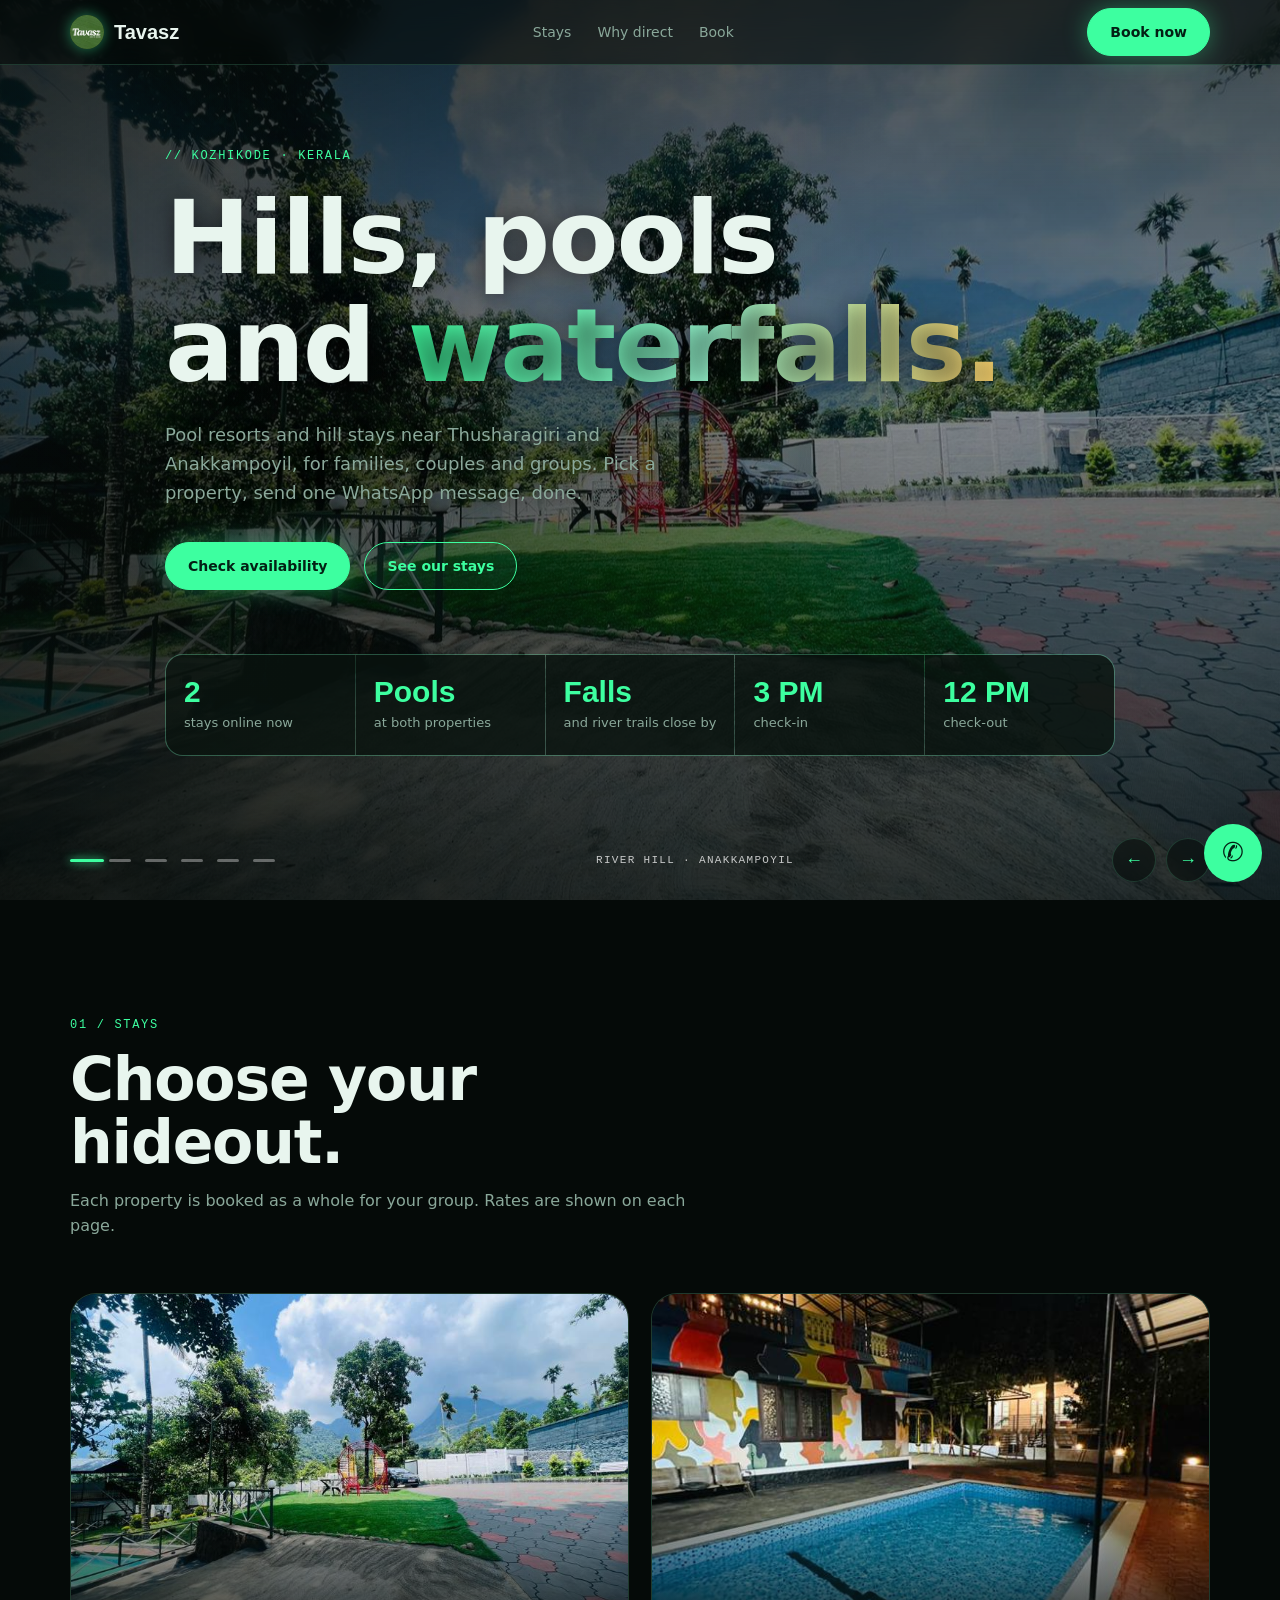
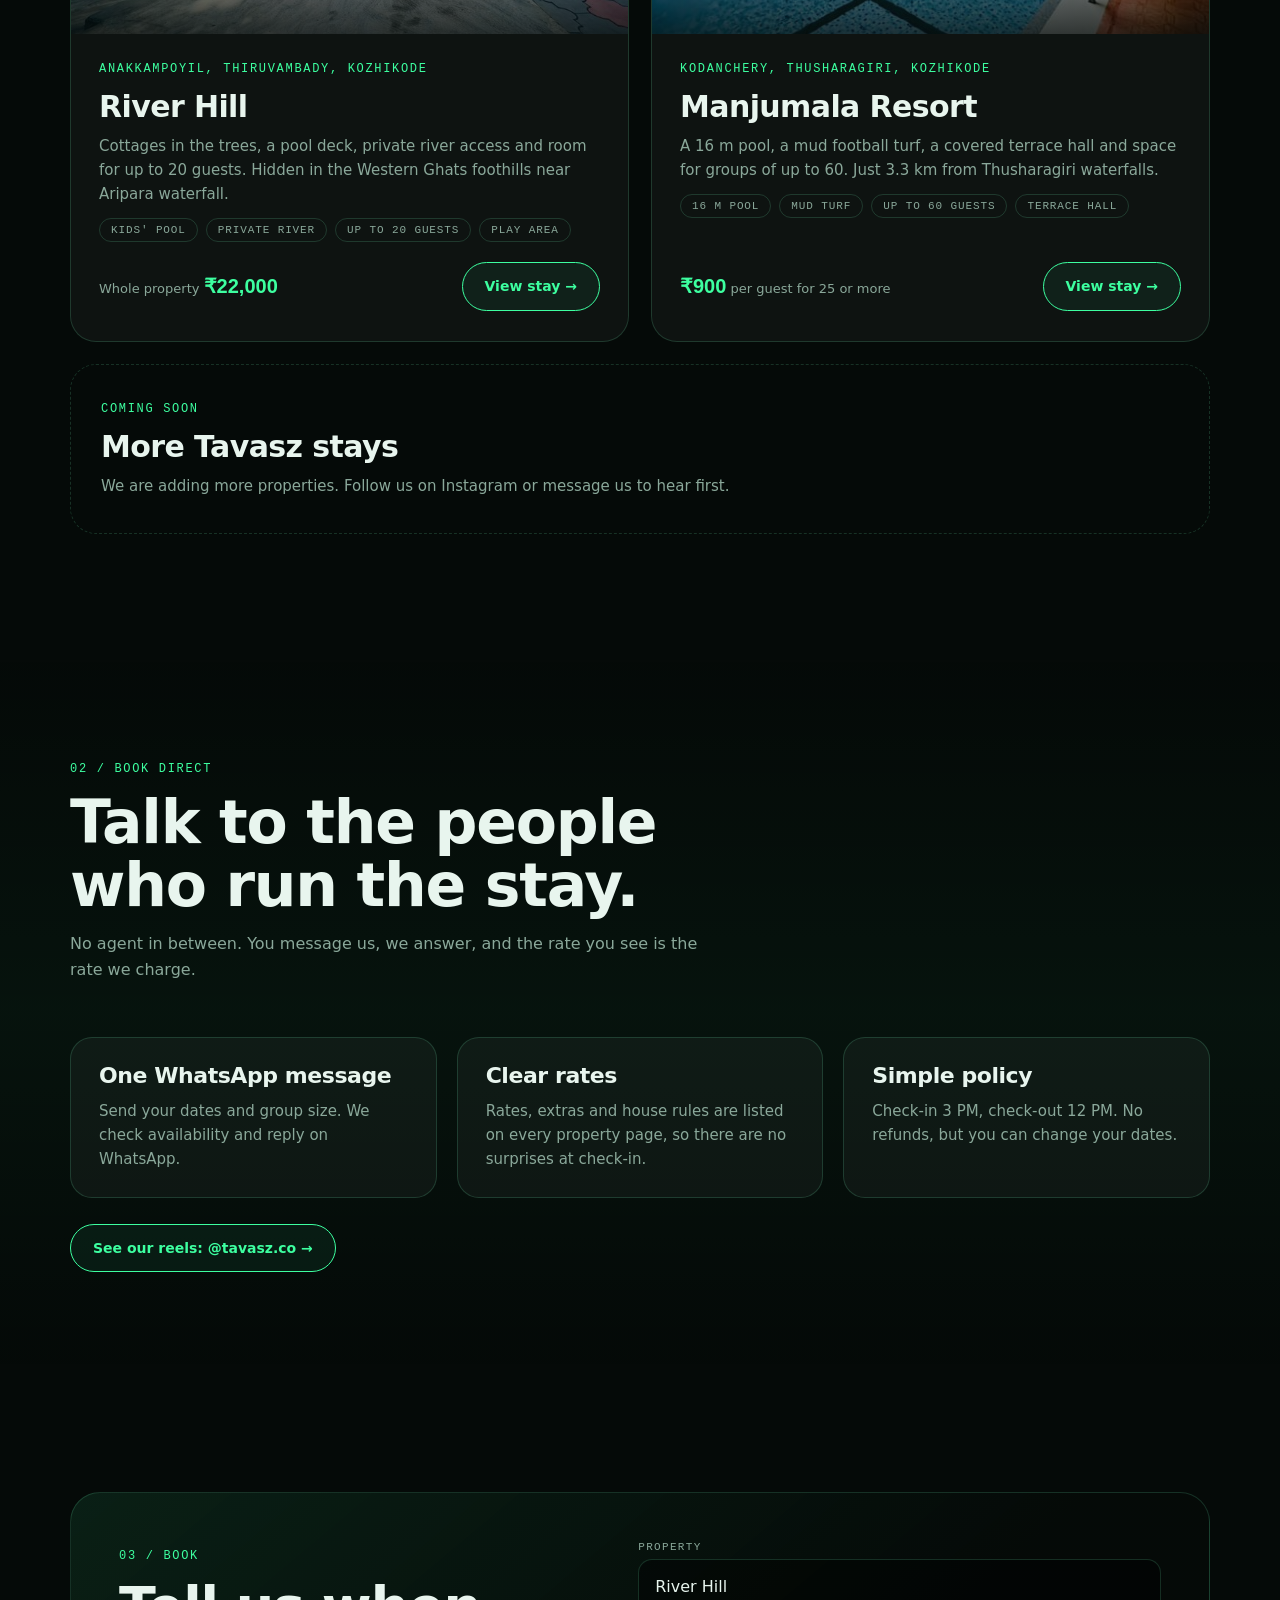
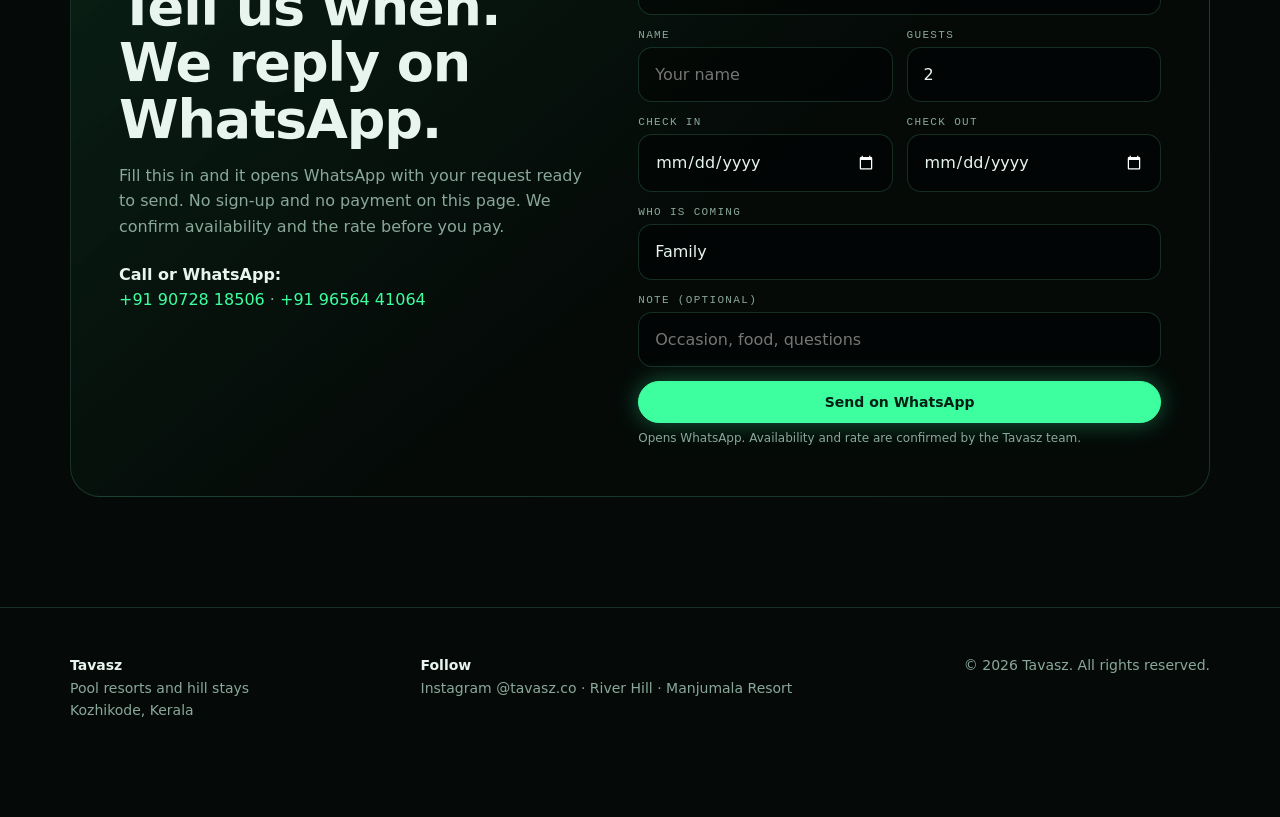
==== commit 3a4e0047: "Manjumala: 60 guest capacity, 900 per head from 25 guests, 1000 under 25 Co-Authored-By: Claude Sonn" ====
--- a/index.html
+++ b/index.html
@@ -49,7 +49,7 @@
 <section id="stays">
   <div class="wrap">
     <div class="sec-h rv"><span class="mono">01 / Stays</span><h2>Choose your hideout.</h2><p>Each property is booked as a whole for your group. Rates are shown on each page.</p></div>
-    <div class="pgrid"><a class="pcard rv" href="river-hill/"><div class="pimg"><img src="img/river-hill/th/02.jpg" alt="River Hill" loading="lazy"></div><div class="pbody"><span class="mono">Anakkampoyil, Thiruvambady, Kozhikode</span><h3>River Hill</h3><p>Cottages in the trees, a pool deck, private river access and room for up to 20 guests. Hidden in the Western Ghats foothills near Aripara waterfall.</p><div class="tags"><span>Kids&#x27; pool</span><span>Private river</span><span>Up to 20 guests</span><span>Play area</span></div><div class="go"><span class="from">Whole property <b>₹22,000</b></span><span class="btn">View stay →</span></div></div></a><a class="pcard rv" href="manjumala-resort/"><div class="pimg"><img src="img/manjumala/th/01.jpg" alt="Manjumala Resort" loading="lazy"></div><div class="pbody"><span class="mono">Kodanchery, Thusharagiri, Kozhikode</span><h3>Manjumala Resort</h3><p>A 16 m pool, a mud football turf, a covered terrace hall and space for groups of up to 48. Just 3.3 km from Thusharagiri waterfalls.</p><div class="tags"><span>16 m pool</span><span>Mud turf</span><span>Up to 48 guests</span><span>Terrace hall</span></div><div class="go"><span class="from">From <b>₹900</b> per guest</span><span class="btn">View stay →</span></div></div></a>
+    <div class="pgrid"><a class="pcard rv" href="river-hill/"><div class="pimg"><img src="img/river-hill/th/02.jpg" alt="River Hill" loading="lazy"></div><div class="pbody"><span class="mono">Anakkampoyil, Thiruvambady, Kozhikode</span><h3>River Hill</h3><p>Cottages in the trees, a pool deck, private river access and room for up to 20 guests. Hidden in the Western Ghats foothills near Aripara waterfall.</p><div class="tags"><span>Kids&#x27; pool</span><span>Private river</span><span>Up to 20 guests</span><span>Play area</span></div><div class="go"><span class="from">Whole property <b>₹22,000</b></span><span class="btn">View stay →</span></div></div></a><a class="pcard rv" href="manjumala-resort/"><div class="pimg"><img src="img/manjumala/th/01.jpg" alt="Manjumala Resort" loading="lazy"></div><div class="pbody"><span class="mono">Kodanchery, Thusharagiri, Kozhikode</span><h3>Manjumala Resort</h3><p>A 16 m pool, a mud football turf, a covered terrace hall and space for groups of up to 60. Just 3.3 km from Thusharagiri waterfalls.</p><div class="tags"><span>16 m pool</span><span>Mud turf</span><span>Up to 60 guests</span><span>Terrace hall</span></div><div class="go"><span class="from"><b>₹900</b> per guest for 25 or more</span><span class="btn">View stay →</span></div></div></a>
       <div class="pcard soon rv" style="grid-column:1/-1;min-height:170px"><span class="mono">Coming soon</span><h3>More Tavasz stays</h3><p>We are adding more properties. Follow us on Instagram or message us to hear first.</p></div>
     </div>
   </div>
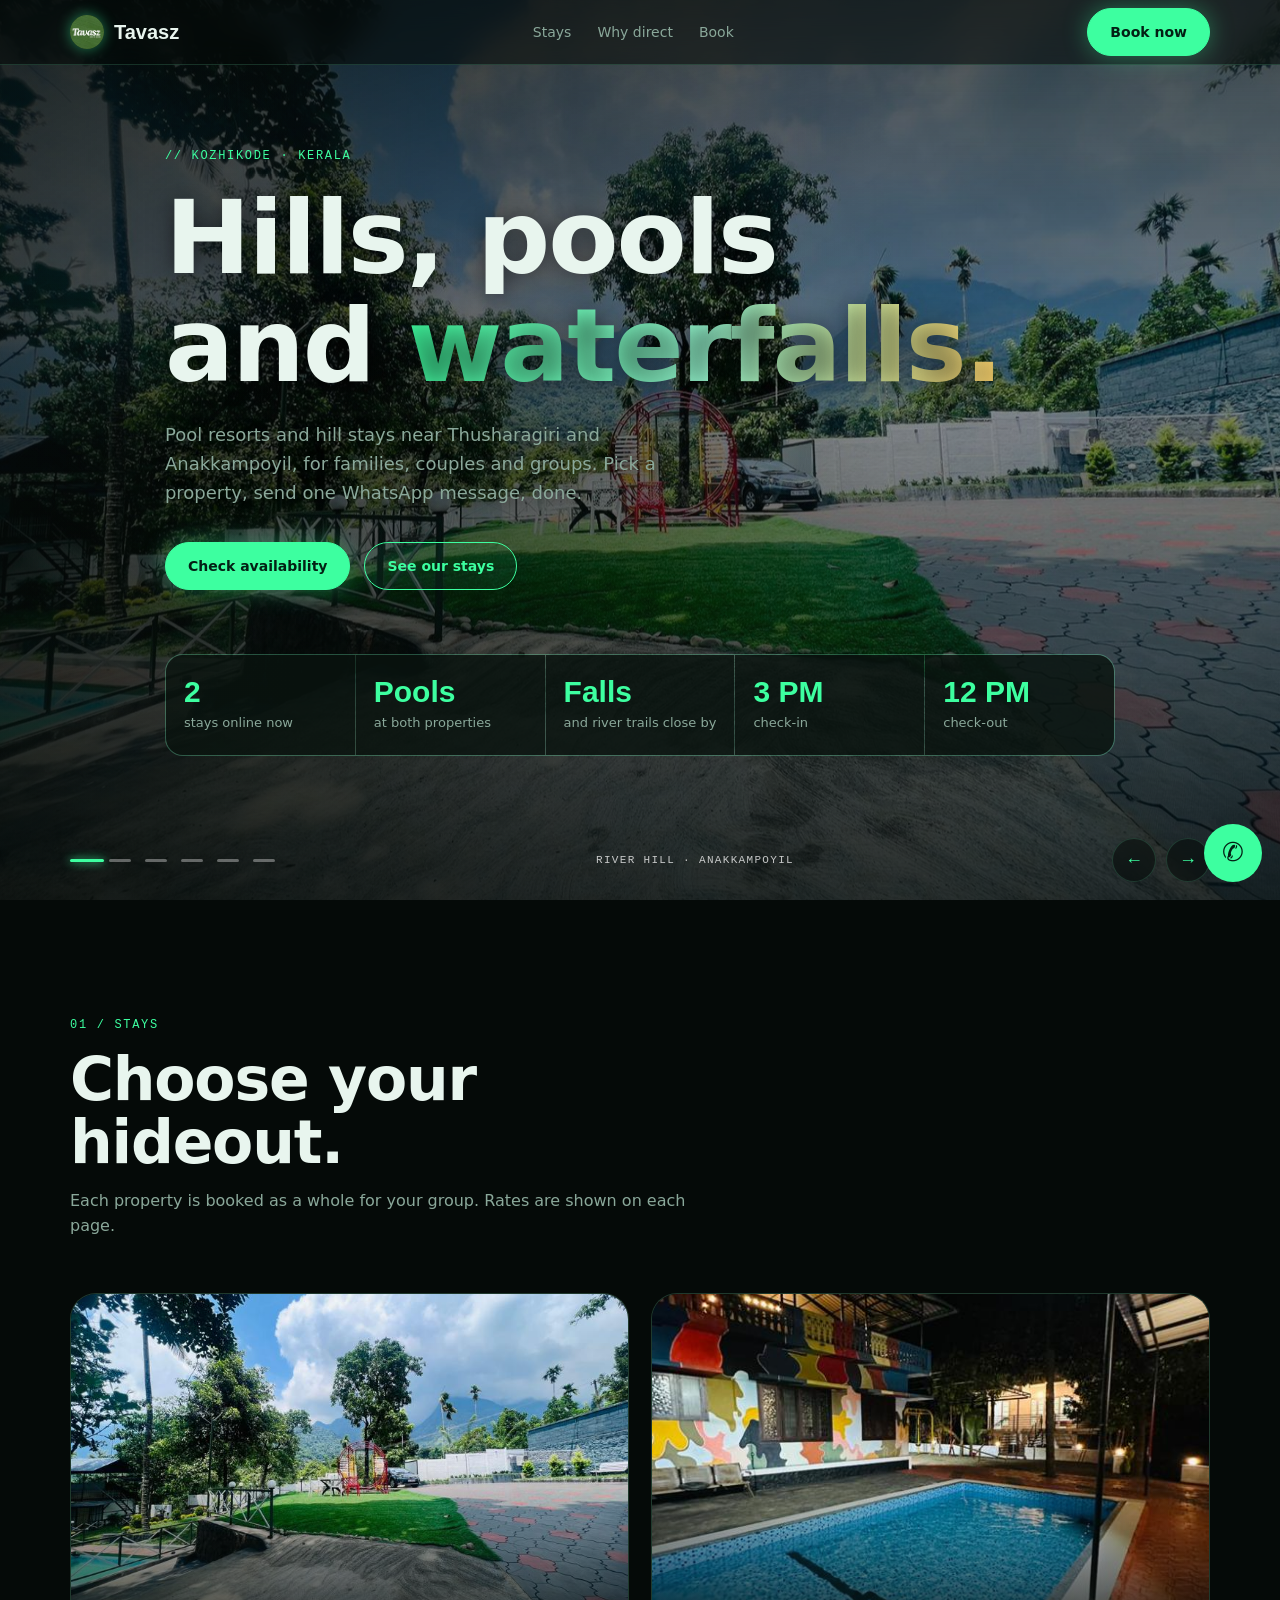
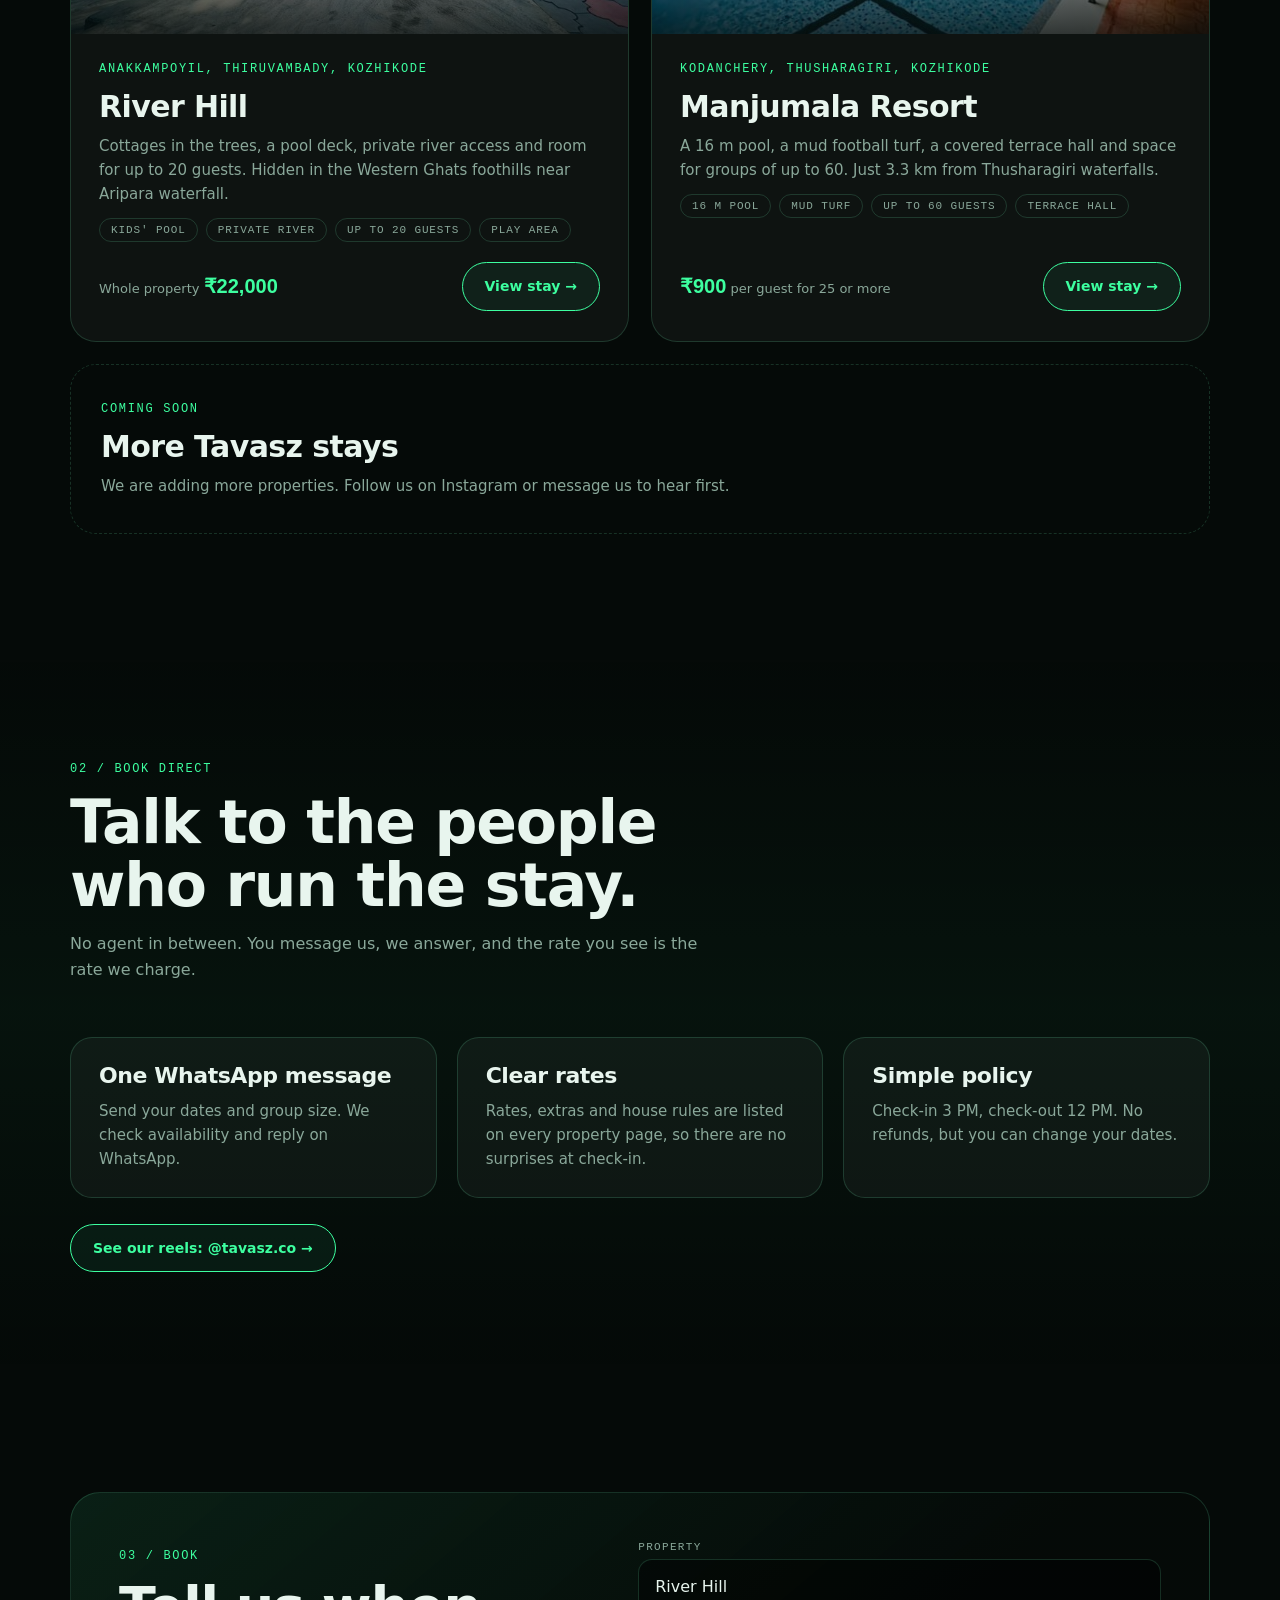
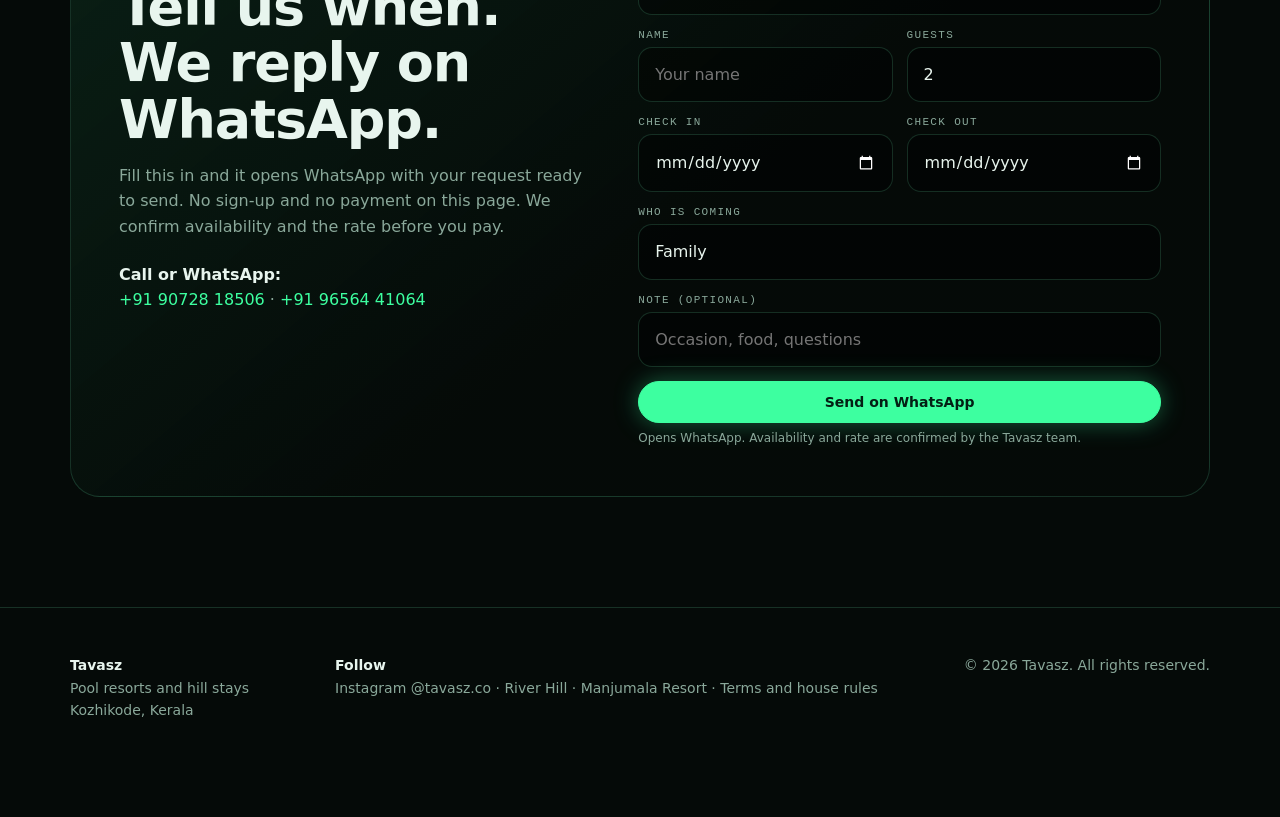
==== commit 058e0ee3: "SEO basics: robots, sitemap, canonical, share tags, schema, image sizes, terms and 404 pages Also re" ====
--- a/index.html
+++ b/index.html
@@ -3,20 +3,26 @@
 <head>
 <meta charset="utf-8">
 <meta name="viewport" content="width=device-width,initial-scale=1">
-<title>Tavasz | Resort stays near Thusharagiri and Anakkampoyil, Kozhikode</title>
+<title>Tavasz | Resort stays near Thusharagiri, Kozhikode</title>
 <meta name="description" content="Tavasz runs pool resorts and hill stays near Thusharagiri and Anakkampoyil in Kozhikode, Kerala. River Hill and Manjumala Resort. Book direct on WhatsApp.">
 <meta name="theme-color" content="#050a08">
 <link rel="icon" href="assets/logo.jpg">
 <link rel="apple-touch-icon" href="assets/logo.jpg">
-<meta property="og:title" content="Tavasz | Resort stays near Thusharagiri and Anakkampoyil, Kozhikode">
+<meta property="og:title" content="Tavasz | Resort stays near Thusharagiri, Kozhikode">
 <meta property="og:description" content="Tavasz runs pool resorts and hill stays near Thusharagiri and Anakkampoyil in Kozhikode, Kerala. River Hill and Manjumala Resort. Book direct on WhatsApp.">
 <meta property="og:type" content="website">
+<link rel="canonical" href="https://sadutdy.github.io/tavasz-website/">
+<meta property="og:url" content="https://sadutdy.github.io/tavasz-website/">
+<meta property="og:image" content="https://sadutdy.github.io/tavasz-website/img/river-hill/02.jpg">
+<meta name="twitter:image" content="https://sadutdy.github.io/tavasz-website/img/river-hill/02.jpg">
+<meta property="og:site_name" content="Tavasz">
+<meta name="twitter:card" content="summary_large_image">
+
 <link rel="stylesheet" href="assets/site.css">
 <link rel="stylesheet" href="assets/extra.css">
-<script type="application/ld+json">{"@context": "https://schema.org", "@type": "Organization", "name": "Tavasz", "description": "Tavasz runs pool resorts and hill stays near Thusharagiri and Anakkampoyil in Kozhikode, Kerala. River Hill and Manjumala Resort. Book direct on WhatsApp.", "telephone": "+919072818506", "sameAs": ["https://www.instagram.com/tavasz.co/"]}</script>
+<script type="application/ld+json">{"@context": "https://schema.org", "@type": "Organization", "name": "Tavasz", "description": "Tavasz runs pool resorts and hill stays near Thusharagiri and Anakkampoyil in Kozhikode, Kerala. River Hill and Manjumala Resort. Book direct on WhatsApp.", "url": "https://sadutdy.github.io/tavasz-website/", "logo": "https://sadutdy.github.io/tavasz-website/assets/logo.jpg", "telephone": "+919072818506", "sameAs": ["https://www.instagram.com/tavasz.co/"]}</script>
 </head>
 <body>
-<canvas id="bg" aria-hidden="true"></canvas>
 <nav>
   <div class="wrap">
     <a class="logo" href="#top"><img src="assets/logo.jpg" alt="" width="34" height="34">Tavasz</a>
@@ -26,12 +32,12 @@
 </nav>
 <header class="hero home" id="top">
   <div class="hc" id="hc" data-caps="[&quot;River Hill \u00b7 Anakkampoyil&quot;, &quot;Manjumala Resort \u00b7 Thusharagiri&quot;, &quot;River Hill \u00b7 Anakkampoyil&quot;, &quot;Manjumala Resort \u00b7 Thusharagiri&quot;, &quot;River Hill \u00b7 Anakkampoyil&quot;, &quot;Manjumala Resort \u00b7 Thusharagiri&quot;]" aria-roledescription="carousel" aria-label="Photos">
-    <div class="s on"><img src="img/river-hill/02.jpg" alt="Lawn and play area at River Hill" fetchpriority="high" decoding="async"></div>
-    <div class="s"><img data-src="img/manjumala/01.jpg" alt="Swimming pool at Manjumala Resort" decoding="async"></div>
-    <div class="s"><img data-src="img/river-hill/07.jpg" alt="Cottage with deer garden at River Hill" decoding="async"></div>
-    <div class="s"><img data-src="img/manjumala/03.jpg" alt="Manjumala Resort pool from above" decoding="async"></div>
-    <div class="s"><img data-src="img/river-hill/04.jpg" alt="Viewing deck at River Hill" decoding="async"></div>
-    <div class="s"><img data-src="img/manjumala/02.jpg" alt="Manjumala Resort pool in daylight" decoding="async"></div>
+    <div class="s on"><img src="img/river-hill/02.jpg" alt="Lawn and play area at River Hill" fetchpriority="high" decoding="async" width="1600" height="1200"></div>
+    <div class="s"><img data-src="img/manjumala/01.jpg" alt="Swimming pool at Manjumala Resort" decoding="async" width="960" height="1280"></div>
+    <div class="s"><img data-src="img/river-hill/07.jpg" alt="Cottage with deer garden at River Hill" decoding="async" width="1065" height="1065"></div>
+    <div class="s"><img data-src="img/manjumala/03.jpg" alt="Manjumala Resort pool from above" decoding="async" width="960" height="1280"></div>
+    <div class="s"><img data-src="img/river-hill/04.jpg" alt="Viewing deck at River Hill" decoding="async" width="1600" height="1066"></div>
+    <div class="s"><img data-src="img/manjumala/02.jpg" alt="Manjumala Resort pool in daylight" decoding="async" width="960" height="1280"></div>
   </div>
   <div class="hc-ui">
     <div class="dots" id="hcDots"></div>
@@ -49,7 +55,7 @@
 <section id="stays">
   <div class="wrap">
     <div class="sec-h rv"><span class="mono">01 / Stays</span><h2>Choose your hideout.</h2><p>Each property is booked as a whole for your group. Rates are shown on each page.</p></div>
-    <div class="pgrid"><a class="pcard rv" href="river-hill/"><div class="pimg"><img src="img/river-hill/th/02.jpg" alt="River Hill" loading="lazy"></div><div class="pbody"><span class="mono">Anakkampoyil, Thiruvambady, Kozhikode</span><h3>River Hill</h3><p>Cottages in the trees, a pool deck, private river access and room for up to 20 guests. Hidden in the Western Ghats foothills near Aripara waterfall.</p><div class="tags"><span>Kids&#x27; pool</span><span>Private river</span><span>Up to 20 guests</span><span>Play area</span></div><div class="go"><span class="from">Whole property <b>₹22,000</b></span><span class="btn">View stay →</span></div></div></a><a class="pcard rv" href="manjumala-resort/"><div class="pimg"><img src="img/manjumala/th/01.jpg" alt="Manjumala Resort" loading="lazy"></div><div class="pbody"><span class="mono">Kodanchery, Thusharagiri, Kozhikode</span><h3>Manjumala Resort</h3><p>A 16 m pool, a mud football turf, a covered terrace hall and space for groups of up to 60. Just 3.3 km from Thusharagiri waterfalls.</p><div class="tags"><span>16 m pool</span><span>Mud turf</span><span>Up to 60 guests</span><span>Terrace hall</span></div><div class="go"><span class="from"><b>₹900</b> per guest for 25 or more</span><span class="btn">View stay →</span></div></div></a>
+    <div class="pgrid"><a class="pcard rv" href="river-hill/"><div class="pimg"><img src="img/river-hill/th/02.jpg" alt="River Hill" loading="lazy" width="760" height="570"></div><div class="pbody"><span class="mono">Anakkampoyil, Thiruvambady, Kozhikode</span><h3>River Hill</h3><p>Cottages in the trees, a pool deck, private river access and room for up to 20 guests. Hidden in the Western Ghats foothills near Aripara waterfall.</p><div class="tags"><span>Kids&#x27; pool</span><span>Private river</span><span>Up to 20 guests</span><span>Play area</span></div><div class="go"><span class="from">Whole property <b>₹22,000</b></span><span class="btn">View stay →</span></div></div></a><a class="pcard rv" href="manjumala-resort/"><div class="pimg"><img src="img/manjumala/th/01.jpg" alt="Manjumala Resort" loading="lazy" width="570" height="760"></div><div class="pbody"><span class="mono">Kodanchery, Thusharagiri, Kozhikode</span><h3>Manjumala Resort</h3><p>A 16 m pool, a mud football turf, a covered terrace hall and space for groups of up to 60. Just 3.3 km from Thusharagiri waterfalls.</p><div class="tags"><span>16 m pool</span><span>Mud turf</span><span>Up to 60 guests</span><span>Terrace hall</span></div><div class="go"><span class="from"><b>₹900</b> per guest for 25 or more</span><span class="btn">View stay →</span></div></div></a>
       <div class="pcard soon rv" style="grid-column:1/-1;min-height:170px"><span class="mono">Coming soon</span><h3>More Tavasz stays</h3><p>We are adding more properties. Follow us on Instagram or message us to hear first.</p></div>
     </div>
   </div>
@@ -90,7 +96,7 @@
 <footer>
   <div class="wrap">
     <div><b>Tavasz</b><br>Pool resorts and hill stays<br>Kozhikode, Kerala</div>
-    <div><b>Follow</b><br><a href="https://www.instagram.com/tavasz.co/" target="_blank" rel="noopener">Instagram @tavasz.co</a> · <a href="river-hill/">River Hill</a> · <a href="manjumala-resort/">Manjumala Resort</a></div>
+    <div><b>Follow</b><br><a href="https://www.instagram.com/tavasz.co/" target="_blank" rel="noopener">Instagram @tavasz.co</a> · <a href="river-hill/">River Hill</a> · <a href="manjumala-resort/">Manjumala Resort</a> · <a href="terms/">Terms and house rules</a></div>
     <div>© <span data-yr></span> Tavasz. All rights reserved.</div>
   </div>
 </footer>
--- a/assets/site.css
+++ b/assets/site.css
@@ -9,7 +9,7 @@
 .wrap{max-width:1180px;margin:0 auto;padding:0 20px}
 h1,h2,h3{font-family:"Space Grotesk","Inter",system-ui,sans-serif;line-height:1.05;letter-spacing:-.02em}
 .mono{font-family:ui-monospace,"JetBrains Mono",Menlo,monospace;font-size:12px;letter-spacing:.14em;text-transform:uppercase;color:var(--g)}
-#bg{position:fixed;inset:0;z-index:-1;width:100%;height:100%}
+body::before{content:"";position:fixed;inset:0;z-index:-1;pointer-events:none;background:radial-gradient(120% 70% at 85% 0%,rgba(23,201,122,.16),transparent 60%),radial-gradient(90% 60% at 0% 100%,rgba(15,61,42,.5),transparent 65%)}
 nav{position:fixed;top:0;left:0;right:0;z-index:50;backdrop-filter:blur(14px);background:rgba(5,10,8,.55);border-bottom:1px solid var(--line)}
 nav .wrap{display:flex;align-items:center;justify-content:space-between;height:64px}
 .logo{display:flex;align-items:center;gap:10px;font-weight:700;font-family:"Space Grotesk",sans-serif;font-size:20px}
